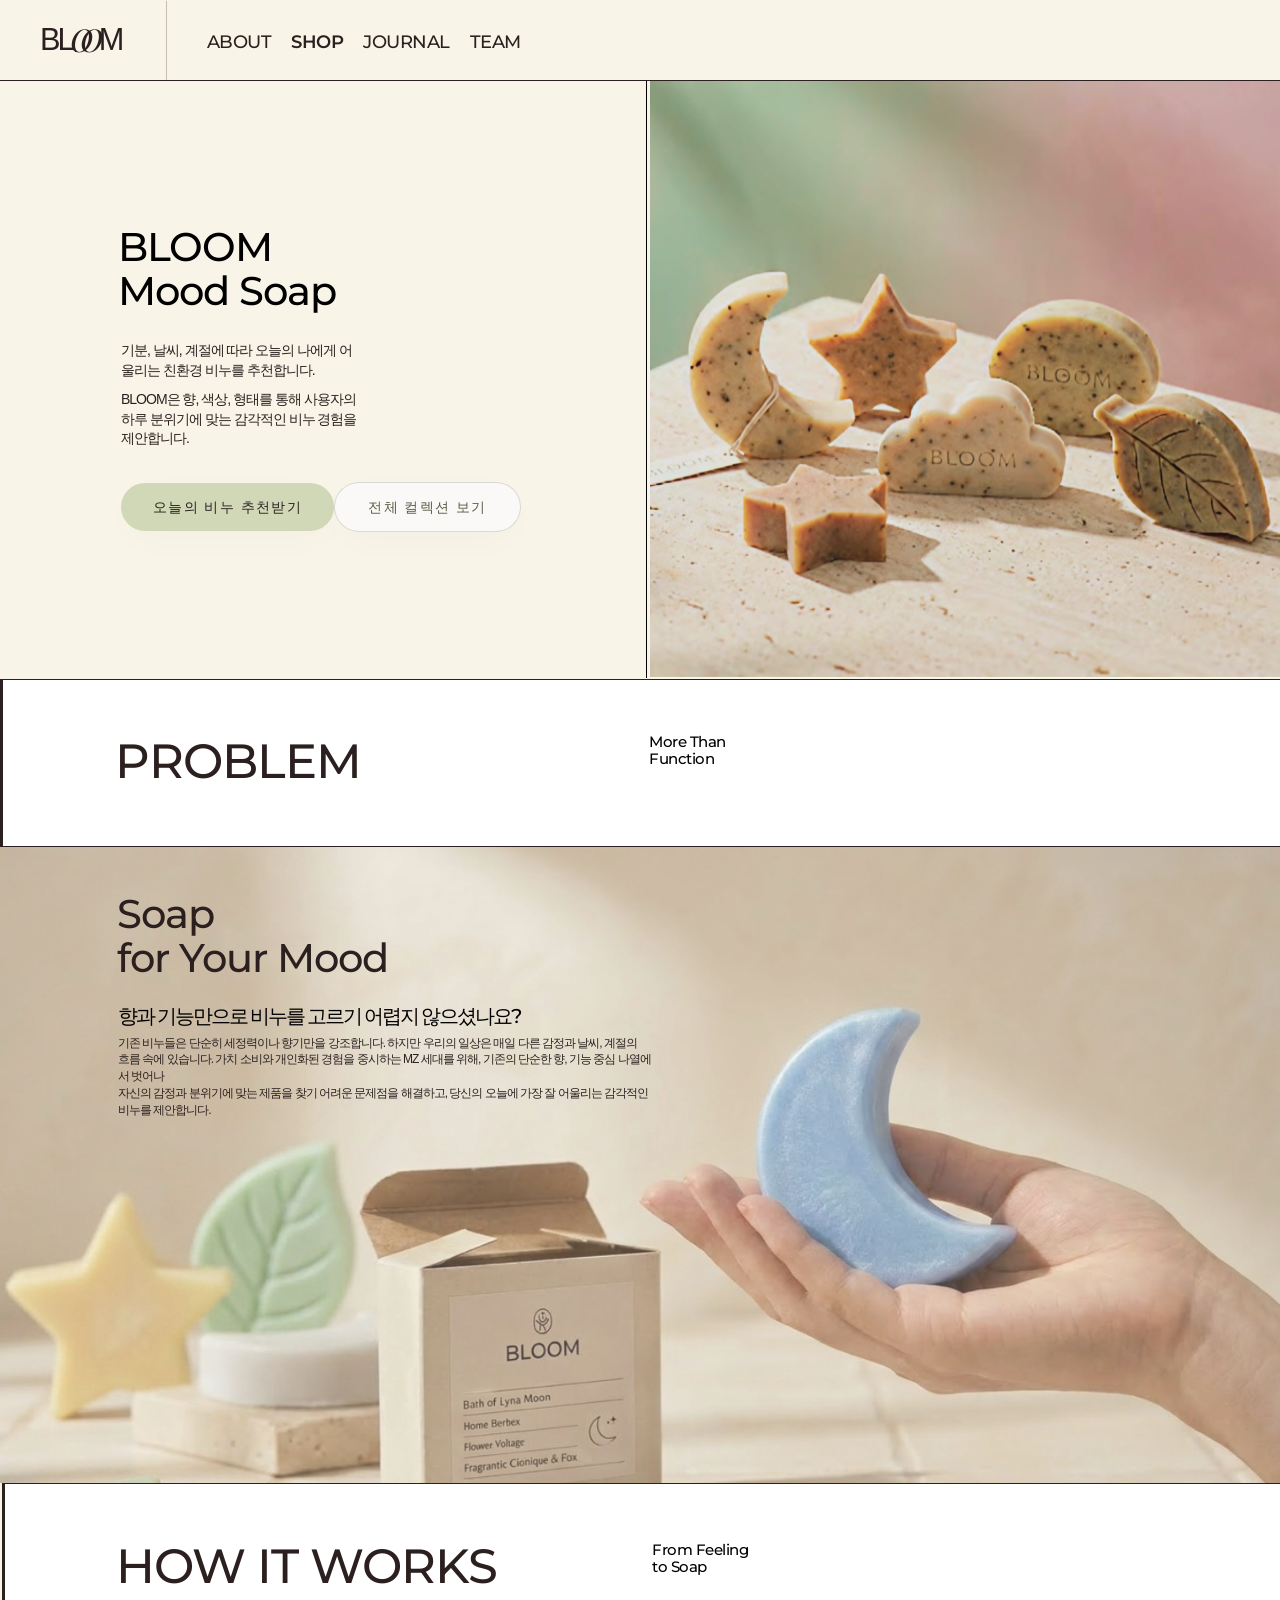
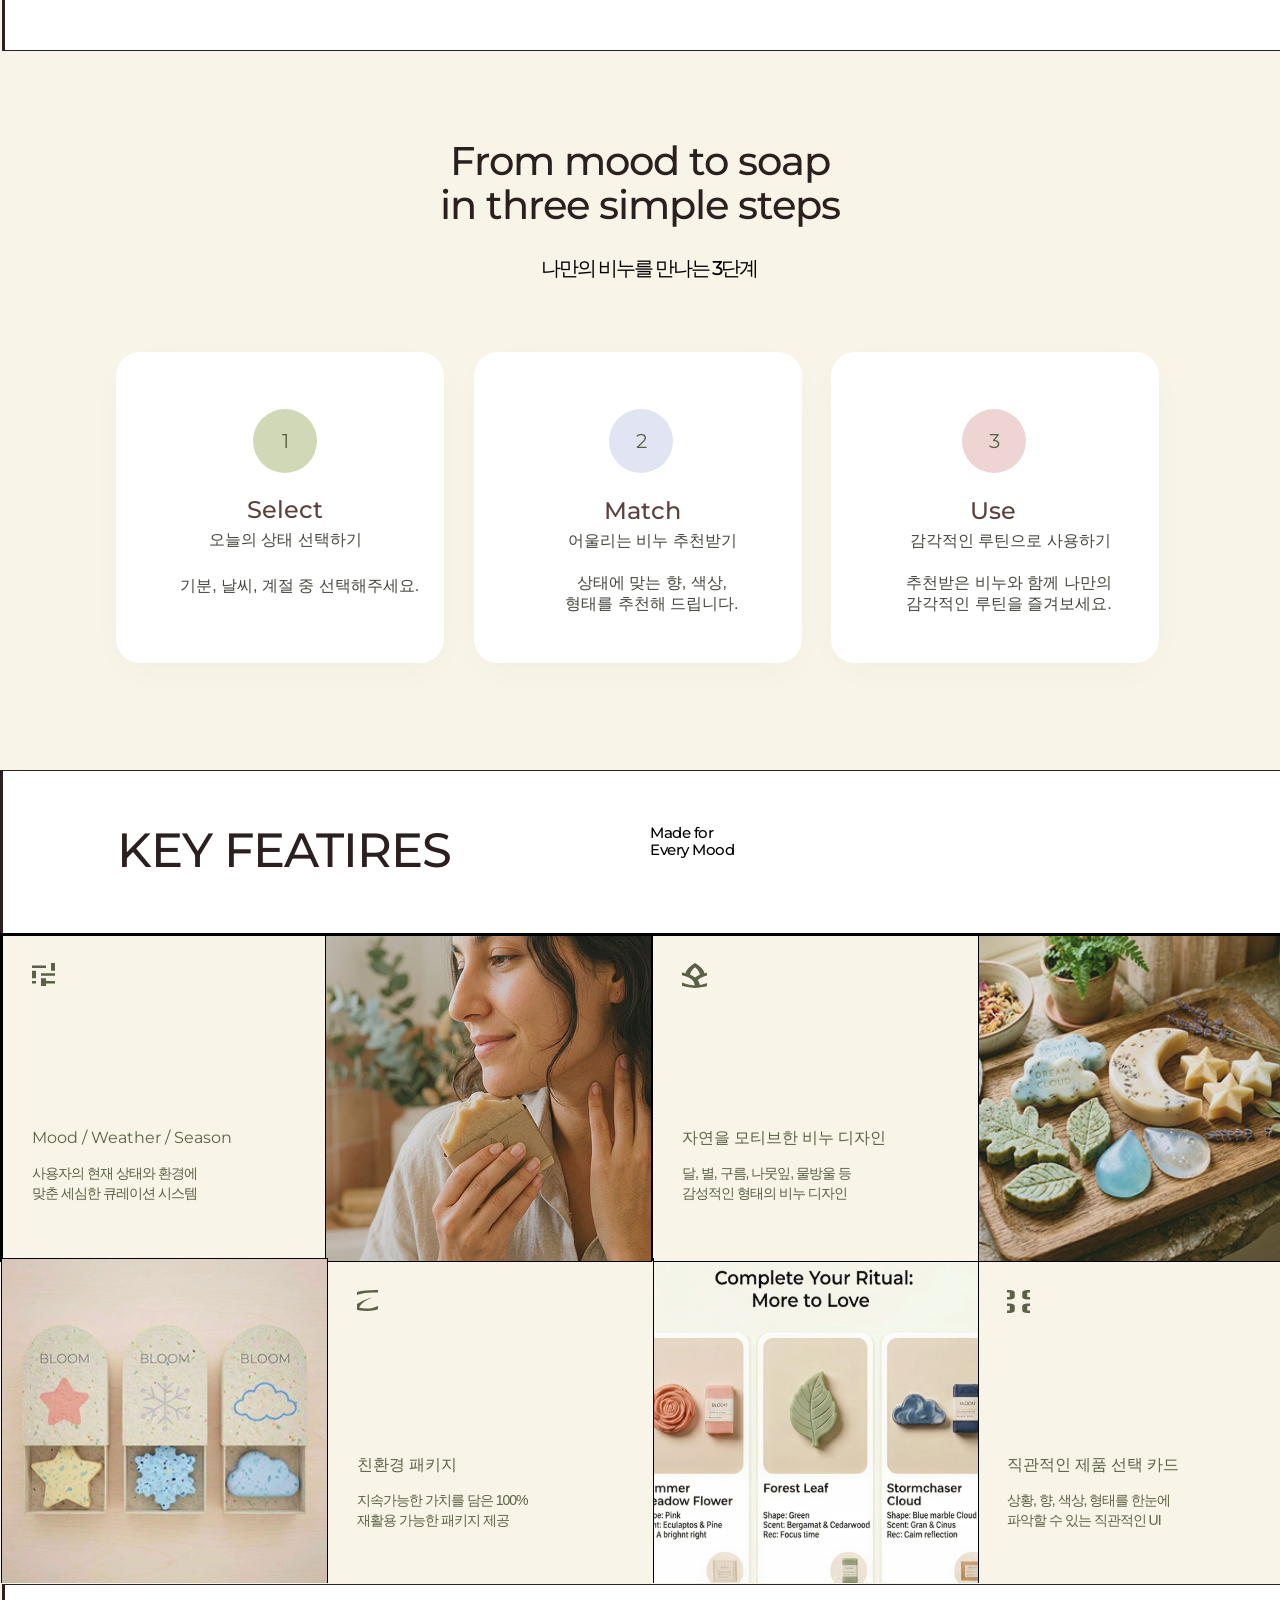
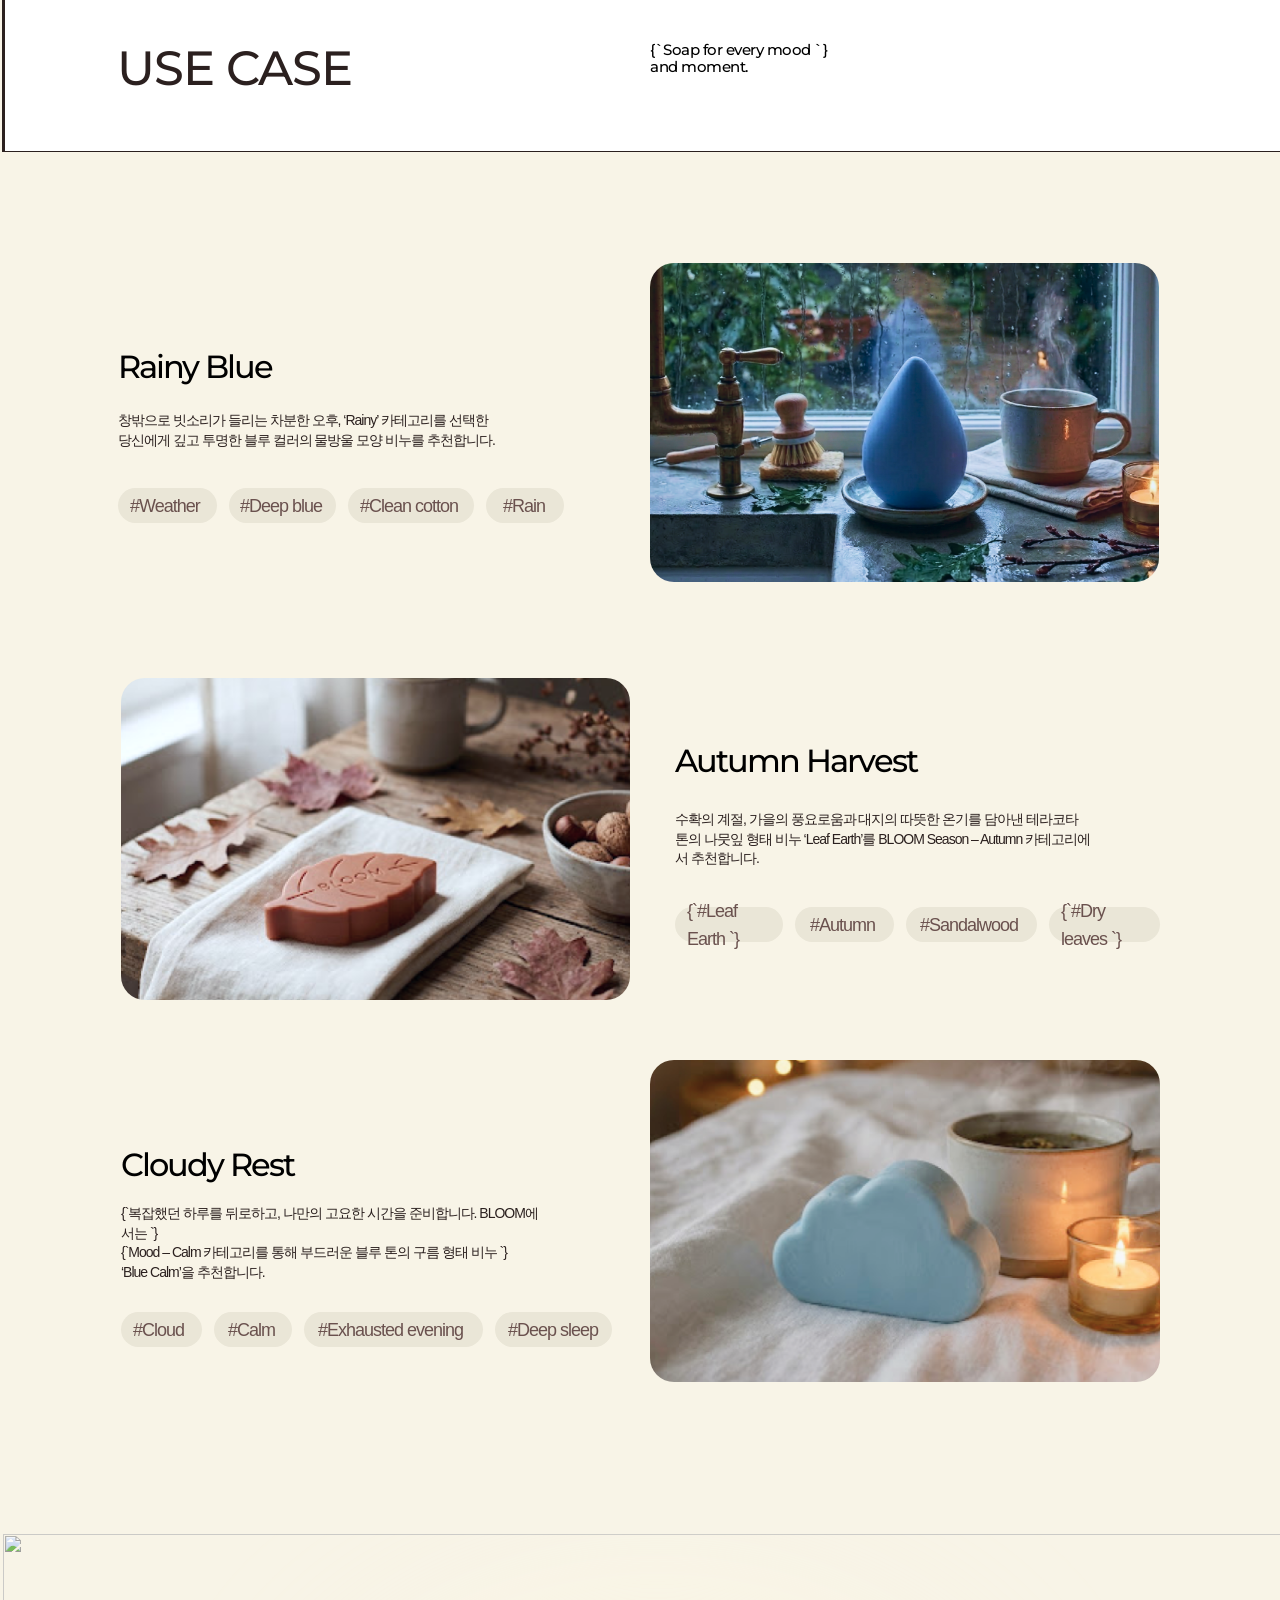
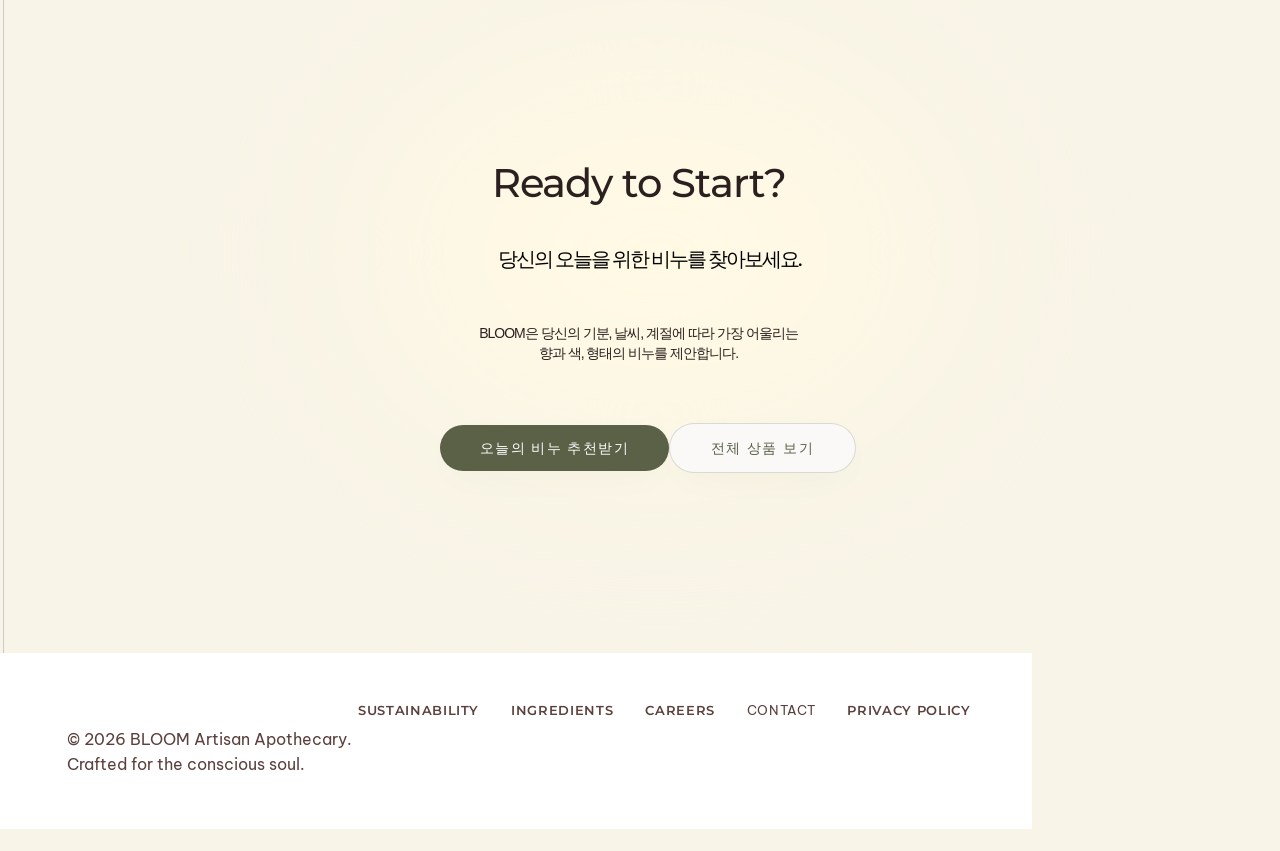
==== shop.html @ 7a65ee80 "add team page" ====
<!DOCTYPE html>
<html lang="ko">
<head>
  <meta charset="UTF-8">
  <meta name="viewport" content="width=device-width, initial-scale=1.0">
  <title>BLOOM | SHOP</title>
  <link rel="preconnect" href="https://fonts.googleapis.com">
  <link rel="preconnect" href="https://fonts.gstatic.com" crossorigin>
  <link href="https://fonts.googleapis.com/css2?family=Be+Vietnam+Pro:wght@400;600&family=Montserrat:ital,wght@0,400;0,500;0,600;1,400&family=Playfair+Display:ital@1&family=Helvetica+Neue:wght@500&display=swap" rel="stylesheet">
  <link rel="stylesheet" as="style" crossorigin href="https://cdn.jsdelivr.net/gh/orioncactus/pretendard@v1.3.9/dist/web/static/pretendard.min.css" />
  <link rel="stylesheet" href="style.css">
  <style>
    body { margin: 0; padding: 0; background-color: #e5e5e5; display: flex; justify-content: center; font-family: 'Pretendard', sans-serif; color: #2b201f; }
    .figma-container { width: 100vw; height: 5651px; overflow: hidden; position: relative; background: #f8f4e7; }
  </style>
</head>
<body>
  <div class="figma-container">
    <!-- Top horizontal line -->
    <div class="abs line-top-horiz">
      <img src="assets/vector2.svg" class="abs line-svg">
    </div>

    <!-- Header vertical line -->
    <div class="abs line-header-vert-wrapper">
      <div class="line-rotate">
        <div class="line-rotate-inner">
          <img src="assets/vector4.svg" class="abs line-svg">
        </div>
      </div>
    </div>

    <!-- Nav links -->
    <div class="abs flex-row nav-links-wrapper">
      <a href="index.html#everyday" class="nav-link nav-link-text" style="text-decoration: none; color: inherit; cursor: pointer;">ABOUT</a>
      <a href="shop.html" class="nav-link nav-link-text" style="font-weight: 600; text-decoration: none; color: inherit; cursor: pointer;">SHOP</a>
      <p class="nav-link nav-link-text">JOURNAL</p>
      <a href="team.html" class="nav-link nav-link-text" style="text-decoration: none; color: inherit;">TEAM</a>
    </div>

    <!-- Logo text top left -->
    <a href="index.html" class="abs logo-small-wrapper" style="text-decoration: none; cursor: pointer;">
      <span class="abs logo-small-oo">OO</span>
      <span class="abs logo-small-b">B</span>
      <span class="abs logo-small-l">L</span>
      <span class="abs logo-small-m">M</span>
      <div class="abs logo-small-dot"></div>
    </a>
    
    <div class="" data-node-id="124:429" data-name="Html → Body" style="position: relative; width: 100%; height: 100%; background-image: linear-gradient(90deg, rgb(248, 244, 231) 0%, rgb(248, 244, 231) 100%), linear-gradient(90deg, rgb(255, 255, 255) 0%, rgb(255, 255, 255) 100%);">
      <div class="content-stretch items-start left-0 right-0" style="position: absolute; background-color: white; display: flex; flex-direction: column; padding-left: 5.0vw; padding-right: 5.0vw; padding-top: 3.75vw; padding-bottom: 3.75vw; top: 426.015625vw;" data-node-id="124:453" data-name="Footer">
        <div class="max-w-[1280px]" style="position: relative; flex-shrink: 0; width: 100%;" data-node-id="124:454" data-name="Container">
          <div class="bg-clip-padding border-0 content-stretch items-start max-w-[inherit]" style="border-color: transparent; border-style: solid; display: flex; justify-content: space-between; position: relative; width: 100%; height: 100%;">
            <div class="content-stretch items-start" style="display: flex; flex-direction: column; gap: 1.25vw; position: relative; flex-shrink: 0;" data-node-id="124:455" data-name="Container">
              <div class="content-stretch items-start" style="display: flex; flex-direction: column; position: relative; flex-shrink: 0; width: 7.5vw;" data-node-id="124:456" data-name="Link">
                <div class="aspect-[96/52.880001068115234]" style="opacity: 0.8; position: relative; flex-shrink: 0; width: 100%;" data-node-id="124:457" data-name="BLOOM">
                  <div aria-hidden="true" class="" style="position: absolute; top: 0; right: 0; bottom: 0; left: 0; pointer-events: none;">
                    <div class="" style="position: absolute; top: 0; right: 0; bottom: 0; left: 0; overflow: hidden;">
                      <img alt="" class="left-0 top-0" style="position: absolute; height: 99.99%; max-width: none; width: 100%;" src="assets/715126c354b3178aac051726597514a368a217ac.png">
                    </div>
                    <div class="mix-blend-saturation" style="position: absolute; background-color: white; top: 0; right: 0; bottom: 0; left: 0;"></div>
                  </div>
                </div>
              </div>
              <div class="content-stretch items-start" style="display: flex; flex-direction: column; padding-bottom: 0.030859375vw; padding-top: 0.5308593749999999vw; position: relative; flex-shrink: 0;" data-node-id="124:458" data-name="Margin">
                <div class="[word-break:break-word] not-italic" style="display: flex; flex-direction: column; font-family: 'Be Vietnam Pro', sans-serif; justify-content: center; line-height: 0; position: relative; flex-shrink: 0; color: #5b403d; font-size: 1.25vw; white-space: nowrap;" data-node-id="124:459">
                  <p class="" style="line-height: 2.0vw; margin-bottom: 0;">© 2026 BLOOM Artisan Apothecary.</p>
                  <p class="" style="line-height: 2.0vw;">Crafted for the conscious soul.</p>
                </div>
              </div>
            </div>
            <div class="content-stretch items-start" style="display: flex; gap: 2.5vw; height: 1.015625vw; justify-content: flex-end; position: relative; flex-shrink: 0;" data-node-id="124:460" data-name="Container">
              <div class="content-stretch items-start self-stretch" style="display: flex; flex-direction: column; position: relative; flex-shrink: 0;" data-node-id="124:461" data-name="Link">
                <div class="[word-break:break-word]" style="display: flex; flex-direction: column; font-family: 'Montserrat', sans-serif; font-weight: 600; justify-content: center; line-height: 0; position: relative; flex-shrink: 0; color: #5b403d; font-size: 1.015625vw; letter-spacing: 0.05078125vw; text-transform: uppercase; white-space: nowrap;" data-node-id="124:462">
                  <p class="" style="line-height: 1.015625vw;">SUSTAINABILITY</p>
                </div>
              </div>
              <div class="content-stretch items-start self-stretch" style="display: flex; flex-direction: column; position: relative; flex-shrink: 0;" data-node-id="124:463" data-name="Link">
                <div class="[word-break:break-word]" style="display: flex; flex-direction: column; font-family: 'Montserrat', sans-serif; font-weight: 600; justify-content: center; line-height: 0; position: relative; flex-shrink: 0; color: #5b403d; font-size: 1.015625vw; letter-spacing: 0.05078125vw; text-transform: uppercase; white-space: nowrap;" data-node-id="124:464">
                  <p class="" style="line-height: 1.015625vw;">INGREDIENTS</p>
                </div>
              </div>
              <div class="content-stretch items-start self-stretch" style="display: flex; flex-direction: column; position: relative; flex-shrink: 0;" data-node-id="124:465" data-name="Link">
                <div class="[word-break:break-word]" style="display: flex; flex-direction: column; font-family: 'Montserrat', sans-serif; font-weight: 600; justify-content: center; line-height: 0; position: relative; flex-shrink: 0; color: #5b403d; font-size: 1.015625vw; letter-spacing: 0.05078125vw; text-transform: uppercase; white-space: nowrap;" data-node-id="124:466">
                  <p class="" style="line-height: 1.015625vw;">CAREERS</p>
                </div>
              </div>
              <div class="content-stretch items-start self-stretch" style="display: flex; flex-direction: column; position: relative; flex-shrink: 0;" data-node-id="124:467" data-name="Link">
                <div class="[word-break:break-word] not-italic" style="display: flex; flex-direction: column; font-family: 'Be Vietnam Pro', sans-serif; justify-content: center; line-height: 0; position: relative; flex-shrink: 0; color: #5b403d; font-size: 1.015625vw; letter-spacing: 0.05078125vw; text-transform: uppercase; white-space: nowrap;" data-node-id="124:468">
                  <p class="" style="line-height: 1.015625vw;">CONTACT</p>
                </div>
              </div>
              <div class="content-stretch items-start self-stretch" style="display: flex; flex-direction: column; position: relative; flex-shrink: 0;" data-node-id="124:469" data-name="Link">
                <div class="[word-break:break-word]" style="display: flex; flex-direction: column; font-family: 'Montserrat', sans-serif; font-weight: 600; justify-content: center; line-height: 0; position: relative; flex-shrink: 0; color: #5b403d; font-size: 1.015625vw; letter-spacing: 0.05078125vw; text-transform: uppercase; white-space: nowrap;" data-node-id="124:470">
                  <p class="" style="line-height: 1.015625vw;">PRIVACY POLICY</p>
                </div>
              </div>
            </div>
          </div>
        </div>
      </div>
      <div class="left-0" style="position: absolute; height: 46.71875vw; overflow: clip; top: 6.25vw; width: 100.0vw;" data-node-id="124:605" data-name="1">
        <div class="top-0" style="position: absolute; height: 46.71875vw; left: 50.78125vw; width: 49.21875vw;" data-node-id="125:629" data-name="BLOOM Mood Soap Collection">
          <img alt="" class="" style="position: absolute; top: 0; right: 0; bottom: 0; left: 0; max-width: none; object-position: bottom; pointer-events: none; width: 100%; height: 100%;" src="assets/2e177b580797db9822e70c5a8231b9b4d5d96bc9.png">
        </div>
        <div class="contents" style="position: absolute; display: contents; left: 9.21875vw; top: 11.328125vw;" data-node-id="124:487">
          <div class="content-stretch" style="position: absolute; display: flex; align-items: center; justify-content: space-between; left: 9.453125vw; top: 31.40625vw; width: 29.685234375vw;" data-node-id="126:696">
            <div class="content-stretch" style="background-color: #D1D8B7; display: flex; flex-direction: column; align-items: center; justify-content: center; padding-left: 2.5vw; padding-right: 2.5vw; padding-top: 1.328125vw; padding-bottom: 1.328125vw; position: relative; border-radius: 781.171875vw; flex-shrink: 0;" data-node-id="124:488" data-name="Button">
              <div class="" style="position: absolute; inset: 0 0.00234375vw 0 0; border-radius: 781.171875vw; box-shadow: 0.0vw 0.78125vw 3.125vw -0.78125vw rgba(0,0,0,0.04);" data-node-id="124:489" data-name="Button:shadow"></div>
              <div class="[word-break:break-word] not-italic" style="display: flex; flex-direction: column; font-family: 'Pretendard', sans-serif; justify-content: center; line-height: 0; position: relative; flex-shrink: 0; color: #2b201f; font-size: 1.09375vw; text-align: center; letter-spacing: 0.10937499999999999vw; text-transform: uppercase; white-space: nowrap;" data-node-id="124:490">
                <p class="" style="line-height: 1.09375vw;">오늘의 비누 추천받기</p>
              </div>
            </div>
            <div class="content-stretch" style="background-color: #faf9f7; border-width: 1px; border-color: rgba(91,97,71,0.2); border-style: solid; display: flex; flex-direction: column; align-items: center; justify-content: center; padding-left: 2.578125vw; padding-right: 2.578125vw; padding-top: 1.328125vw; padding-bottom: 1.328125vw; position: relative; border-radius: 781.171875vw; flex-shrink: 0;" data-node-id="124:491" data-name="Button">
              <div class="" style="position: absolute; background-color: rgba(255,255,255,0); inset: -0.078125vw -0.07578125vw -0.078125vw -0.078125vw; border-radius: 781.171875vw; box-shadow: 0.0vw 0.78125vw 3.125vw -0.78125vw rgba(0,0,0,0.04);" data-node-id="124:492" data-name="Button:shadow"></div>
              <div class="[word-break:break-word] not-italic" style="display: flex; flex-direction: column; font-family: 'Pretendard', sans-serif; justify-content: center; line-height: 0; position: relative; flex-shrink: 0; color: #5b6147; font-size: 1.09375vw; text-align: center; letter-spacing: 0.10937499999999999vw; text-transform: uppercase; white-space: nowrap;" data-node-id="124:493">
                <p class="" style="line-height: 1.09375vw;">전체 컬렉션 보기</p>
              </div>
            </div>
          </div>
          <div class="[word-break:break-word]" style="transform: translateY(-50%); position: absolute; display: flex; flex-direction: column; font-family: 'Montserrat', sans-serif; font-weight: 500; justify-content: center; line-height: 0; left: 9.21875vw; font-size: 3.125vw; color: black; top: 14.765625vw; letter-spacing: -0.078125vw; white-space: nowrap;" data-node-id="124:494">
            <p class="" style="line-height: 1.1; margin-bottom: 0;">BLOOM</p>
            <p class="" style="line-height: 1.1;">Mood Soap</p>
          </div>
          <div class="[word-break:break-word] content-stretch items-start not-italic" style="position: absolute; display: flex; flex-direction: column; font-family: 'Pretendard', sans-serif; gap: 0.78125vw; line-height: 0; left: 9.453125vw; color: #2b201f; font-size: 1.09375vw; top: 20.390625vw; letter-spacing: -0.078125vw; width: 19.0625vw;" data-node-id="126:695">
            <div class="" style="display: flex; flex-direction: column; justify-content: center; position: relative; flex-shrink: 0; width: 100%;" data-node-id="124:495">
              <p class="" style="line-height: 1.4;">기분, 날씨, 계절에 따라 오늘의 나에게 어울리는 친환경 비누를 추천합니다.</p>
            </div>
            <div class="" style="display: flex; flex-direction: column; justify-content: center; position: relative; flex-shrink: 0; width: 100%;" data-node-id="124:496">
              <p class="" style="line-height: 1.4;">BLOOM은 향, 색상, 형태를 통해 사용자의 하루 분위기에 맞는 감각적인 비누 경험을 제안합니다.</p>
            </div>
          </div>
        </div>
        <div class="top-0 w-0" style="position: absolute; display: flex; height: 46.71875vw; align-items: center; justify-content: center; left: 28.1vw;">
          <div class="flex-none" style="transform: rotate(90deg);">
            <div class="h-0" style="position: relative; width: 46.71875vw;" data-node-id="125:631">
              <div class="" style="position: absolute; inset: -0.078125vw 0 0 0;">
                <img alt="" class="block" style="max-width: none; width: 100%; height: 100%;" src="assets/0b0904033f8f4aa68ae2980372a6330263f604de.svg">
              </div>
            </div>
          </div>
        </div>
      </div>
      <div class="left-0" style="position: absolute; height: 62.8125vw; overflow: clip; top: 53.046875vw; width: 100.0vw;" data-node-id="125:623" data-name="2">
        <div class="left-0" style="position: absolute; height: 49.921875vw; top: 12.890625vw; width: 100.0vw;" data-node-id="125:624" data-name="image 725">
          <div class="" style="position: absolute; top: 0; right: 0; bottom: 0; left: 0; opacity: 0.75; overflow: hidden; pointer-events: none;">
            <img alt="" class="" style="position: absolute; height: 114.55%; left: -1.72%; max-width: none; top: -4.48%; width: 101.72%;" src="assets/f9c973a9ae3fbb43b12e964196175d963f8e803b.png">
          </div>
        </div>
        <div class="left-0 top-0" style="position: absolute; background-color: white; border-color: #2b201f; border-bottom-width: 1px; border-style: solid; border-top-width: 1px; height: 12.96875vw; width: 100.0vw;" data-node-id="125:626"></div>
        <div class="[word-break:break-word] contents" style="position: absolute; display: contents; line-height: 0; left: 9.140625vw; top: 16.640625vw;" data-node-id="124:522">
          <div class="" style="transform: translateY(-50%); position: absolute; display: flex; flex-direction: column; font-family: 'Montserrat', sans-serif; font-weight: 500; justify-content: center; left: calc(50% - 40.78125vw); font-size: 1.5625vw; color: black; top: 26.328125vw; letter-spacing: -0.15625vw; white-space: nowrap;" data-node-id="124:523">
            <p class="" style="line-height: 3.28125vw;">향과 기능만으로 비누를 고르기 어렵지 않으셨나요?</p>
          </div>
          <div class="not-italic" style="transform: translateY(-50%); position: absolute; display: flex; flex-direction: column; font-family: 'Pretendard', sans-serif; justify-content: center; left: calc(50% - 40.78125vw); color: #2b201f; font-size: 0.9375vw; top: 31.0546875vw; letter-spacing: -0.078125vw; width: 41.640625vw; white-space: pre-wrap;" data-node-id="124:524">
            <p class="" style="line-height: 1.4; margin-bottom: 0;">기존 비누들은 단순히 세정력이나 향기만을 강조합니다. 하지만 우리의 일상은 매일 다른 감정과 날씨, 계절의</p>
            <p class="" style="line-height: 1.4; margin-bottom: 0;">흐름 속에 있습니다. 가치 소비와 개인화된 경험을 중시하는 MZ 세대를 위해, 기존의 단순한 향, 기능 중심 나열에서 벗어나</p>
            <p class="" style="line-height: 1.4;">자신의 감정과 분위기에 맞는 제품을 찾기 어려운 문제점을 해결하고, 당신의 오늘에 가장 잘 어울리는 감각적인 비누를 제안합니다.</p>
          </div>
          <div class="" style="transform: translateY(-50%); position: absolute; display: flex; flex-direction: column; font-family: 'Montserrat', sans-serif; font-weight: 500; justify-content: center; left: 9.140625vw; color: #2b201f; font-size: 3.125vw; top: 20.078125vw; letter-spacing: -0.078125vw; white-space: nowrap;" data-node-id="124:525">
            <p class="" style="line-height: 1.1; margin-bottom: 0;">Soap</p>
            <p class="" style="line-height: 1.1;">for Your Mood</p>
          </div>
        </div>
        <div class="[word-break:break-word]" style="transform: translateY(-50%); position: absolute; display: flex; flex-direction: column; font-family: 'Montserrat', sans-serif; font-weight: 500; justify-content: center; line-height: 0; left: calc(50% - 41.015625vw); color: #2b201f; font-size: 3.75vw; top: 6.40625vw; letter-spacing: -0.078125vw; text-transform: uppercase; white-space: nowrap;" data-node-id="124:563">
          <p class="" style="line-height: 5.46875vw;">Problem</p>
        </div>
        <div class="[word-break:break-word]" style="transform: translateY(-50%); position: absolute; display: flex; flex-direction: column; font-family: 'Montserrat', sans-serif; font-weight: 500; justify-content: center; line-height: 0; left: 50.703125vw; font-size: 1.171875vw; color: black; top: 5.625vw; letter-spacing: -0.0390625vw; white-space: nowrap;" data-node-id="124:567">
          <p class="" style="line-height: 1.12; margin-bottom: 0;">More Than</p>
          <p class="" style="line-height: 1.12;">Function</p>
        </div>
      </div>
      <div class="" style="position: absolute; height: 69.296875vw; left: 0.15625vw; overflow: clip; top: 115.859375vw; width: 100.46875vw;" data-node-id="125:635" data-name="4">
        <div class="contents" style="position: absolute; display: contents; left: 8.90625vw; top: 20.0vw;" data-node-id="125:636">
          <div class="[word-break:break-word]" style="transform: translateY(-50%); position: absolute; display: flex; flex-direction: column; font-family: 'Montserrat', sans-serif; font-weight: 500; justify-content: center; line-height: 0; left: calc(50% - 8.125vw); font-size: 1.5625vw; color: black; top: 30.078125vw; letter-spacing: -0.15625vw; white-space: nowrap;" data-node-id="125:637">
            <p class="" style="line-height: 3.28125vw;">나만의 비누를 만나는 3단계</p>
          </div>
          <div class="" style="transform: translateX(-50%); position: absolute; background-color: white; height: 24.296875vw; left: calc(50% - 28.515625vw); border-radius: 1.875vw; box-shadow: 0.0vw 0.78125vw 3.125vw -0.78125vw rgba(0,0,0,0.04); top: 36.670312499999994vw; width: 25.625vw;" data-node-id="125:638" data-name="Step 1:shadow"></div>
          <div class="contents" style="position: absolute; display: contents; left: 11.71875vw; top: 41.09375vw;" data-node-id="125:639">
            <div class="content-stretch" style="transform: translateX(-50%); position: absolute; background-color: #d1d8b7; display: flex; align-items: center; justify-content: center; left: calc(50% - 28.09921875vw); border-radius: 781.171875vw; width: 5.0vw; height: 5.0vw; top: 41.09375vw;" data-node-id="125:640" data-name="Background">
              <div class="[word-break:break-word]" style="display: flex; flex-direction: column; font-family: 'Montserrat', sans-serif; font-weight: 400; justify-content: center; line-height: 0; position: relative; flex-shrink: 0; color: #5b6147; font-size: 1.5625vw; text-align: center; white-space: nowrap;" data-node-id="125:641">
                <p class="" style="line-height: 2.1875vw;">1</p>
              </div>
            </div>
            <div class="content-stretch right-[869.33px]" style="position: absolute; display: flex; flex-direction: column; align-items: center; left: 11.71875vw; top: 47.65625vw;" data-node-id="125:642" data-name="Heading 3">
              <div class="[word-break:break-word]" style="display: flex; flex-direction: column; font-family: 'Montserrat', sans-serif; font-weight: 500; justify-content: center; line-height: 0; position: relative; flex-shrink: 0; color: #5b403d; font-size: 1.875vw; text-align: center; white-space: nowrap; left: 7.4vw;" data-node-id="125:643">
                <p class="" style="line-height: 2.625vw; ">Select</p>
              </div>
            </div>
            <div class="content-stretch" style="position: absolute; display: flex; flex-direction: column; align-items: center; left: 11.71875vw; top: 50.3125vw; width: 20.833359374999997vw;" data-node-id="125:644" data-name="Heading 4">
              <div class="[word-break:break-word] not-italic" style="display: flex; flex-direction: column; font-family: 'Pretendard', sans-serif; justify-content: center; line-height: 0; position: relative; flex-shrink: 0; color: #46483f; font-size: 1.25vw; text-align: center; white-space: nowrap;" data-node-id="125:645">
                <p class="" style="line-height: 2.0vw;">오늘의 상태 선택하기</p>
              </div>
            </div>
            <div class="content-stretch right-[869.33px]" style="position: absolute; display: flex; flex-direction: column; align-items: center; left: 11.71875vw; top: 53.90625vw;" data-node-id="125:646" data-name="Container">
              <div class="[word-break:break-word] not-italic" style="display: flex; flex-direction: column; font-family: 'Pretendard', sans-serif; justify-content: center; line-height: 0; position: relative; flex-shrink: 0; color: #46483f; font-size: 1.25vw; text-align: center; white-space: nowrap; left: 2.2vw" data-node-id="125:647">
                <p class="" style="line-height: 2.0vw;">기분, 날씨, 계절 중 선택해주세요.</p>
              </div>
            </div>
          </div>
          <div class="" style="transform: translateX(-50%); position: absolute; background-color: white; height: 24.296875vw; left: calc(50% - 0.546875vw); border-radius: 1.875vw; box-shadow: 0.0vw 0.78125vw 3.125vw -0.78125vw rgba(0,0,0,0.04); top: 36.670312499999994vw; width: 25.625vw;" data-node-id="125:648" data-name="Step 2:shadow"></div>
          <div class="contents" style="position: absolute; display: contents; left: 39.53125vw; top: 41.09375vw;" data-node-id="125:649">
            <div class="content-stretch" style="transform: translateX(-50%); position: absolute; background-color: #e1e5f3; display: flex; align-items: center; justify-content: center; left: calc(50% - 0.28671874999999997vw); border-radius: 781.171875vw; width: 5.0vw; height: 5.0vw; top: 41.09375vw;" data-node-id="125:650" data-name="Background">
              <div class="[word-break:break-word]" style="display: flex; flex-direction: column; font-family: 'Montserrat', sans-serif; font-weight: 400; justify-content: center; line-height: 0; position: relative; flex-shrink: 0; color: #5b6147; font-size: 1.5625vw; text-align: center; white-space: nowrap;" data-node-id="125:651">
                <p class="" style="line-height: 2.1875vw;">2</p>
              </div>
            </div>
            <div class="content-stretch right-[513.33px]" style="position: absolute; display: flex; flex-direction: column; align-items: center; left: 39.53125vw; padding-top: 0.05468749999999999vw; top: 47.65625vw;" data-node-id="125:652" data-name="Heading 3">
              <div class="[word-break:break-word]" style="display: flex; flex-direction: column; font-family: 'Montserrat', sans-serif; font-weight: 500; justify-content: center; line-height: 0; position: relative; flex-shrink: 0; color: #5b403d; font-size: 1.875vw; text-align: center; white-space: nowrap; left: 7.5vw" data-node-id="125:653">
                <p class="" style="line-height: 2.625vw;">Match</p>
              </div>
            </div>
            <div class="content-stretch right-[513.33px]" style="position: absolute; display: flex; flex-direction: column; align-items: center; left: 44.2vw; padding-top: 0.05546875vw; top: 50.3125vw;" data-node-id="125:654" data-name="Heading 4">
              <div class="[word-break:break-word] not-italic" style="display: flex; flex-direction: column; font-family: 'Pretendard', sans-serif; justify-content: center; line-height: 0; position: relative; flex-shrink: 0; color: #46483f; font-size: 1.25vw; text-align: center; white-space: nowrap; " data-node-id="125:655">
                <p class="" style="line-height: 2.0vw;">어울리는 비누 추천받기</p>
              </div>
            </div>
            <div class="content-stretch right-[513px]" style="position: absolute; display: flex; flex-direction: column; align-items: center; left: 44vw; top: 53.90625vw;" data-node-id="125:656" data-name="Container">
              <div class="[word-break:break-word] not-italic" style="display: flex; flex-direction: column; font-family: 'Pretendard', sans-serif; justify-content: center; line-height: 0; position: relative; flex-shrink: 0; color: #46483f; font-size: 1.25vw; text-align: center; white-space: nowrap;" data-node-id="125:657">
                <p class="" style="line-height: 1.3; margin-bottom: 0;">상태에 맞는 향, 색상,</p>
                <p class="" style="line-height: 1.3;">형태를 추천해 드립니다.</p>
              </div>
            </div>
          </div>
          <div class="" style="transform: translateX(-50%); position: absolute; background-color: white; height: 24.296875vw; left: calc(50% + 27.34375vw); border-radius: 1.875vw; box-shadow: 0.0vw 0.78125vw 3.125vw -0.78125vw rgba(0,0,0,0.04); top: 36.670312499999994vw; width: 25.625vw;" data-node-id="125:658" data-name="Step 3:shadow"></div>
          <div class="contents" style="position: absolute; display: contents; left: 67.109375vw; top: 41.09375vw;" data-node-id="125:659">
            <div class="content-stretch" style="transform: translateX(-50%); position: absolute; background-color: #efd4d4; display: flex; align-items: center; justify-content: center; left: calc(50% + 27.291406249999998vw); border-radius: 781.171875vw; width: 5.0vw; height: 5.0vw; top: 41.09375vw;" data-node-id="125:660" data-name="Background">
              <div class="[word-break:break-word]" style="display: flex; flex-direction: column; font-family: 'Montserrat', sans-serif; font-weight: 400; justify-content: center; line-height: 0; position: relative; flex-shrink: 0; color: #5b6147; font-size: 1.5625vw; text-align: center; white-space: nowrap;" data-node-id="125:661">
                <p class="" style="line-height: 2.1875vw;">3</p>
              </div>
            </div>
            <div class="content-stretch right-[160.33px]" style="position: absolute; display: flex; flex-direction: column; align-items: center; left: 67.109375vw; padding-top: 0.05468749999999999vw; top: 47.67968749999999vw;" data-node-id="125:662" data-name="Heading 3">
              <div class="[word-break:break-word]" style="display: flex; flex-direction: column; font-family: 'Montserrat', sans-serif; font-weight: 500; justify-content: center; line-height: 0; position: relative; left: 8.5vw; flex-shrink: 0; color: #5b403d; font-size: 1.875vw; text-align: center; white-space: nowrap;" data-node-id="125:663">
                <p class="" style="line-height: 2.625vw;">Use</p>
              </div>
            </div>
            <div class="content-stretch right-[160.33px]" style="position: absolute; display: flex; flex-direction: column; align-items: center; left: 67.109375vw; padding-top: 0.05546875vw; top: 50.3125vw;" data-node-id="125:664" data-name="Heading 4">
              <div class="[word-break:break-word] not-italic" style="display: flex; flex-direction: column; font-family: 'Pretendard', sans-serif;     left: 3.8vw;justify-content: center; line-height: 0; position: relative; flex-shrink: 0; color: #46483f; font-size: 1.25vw; text-align: center; white-space: nowrap;" data-node-id="125:665">
                <p class="" style="line-height: 2.0vw;">감각적인 루틴으로 사용하기</p>
              </div>
            </div>
            <div class="content-stretch right-[159.67px]" style="position: absolute; display: flex; flex-direction: column; align-items: center; left: 67.16171874999999vw; top: 53.90625vw;" data-node-id="125:666" data-name="Container">
              <div class="[word-break:break-word] not-italic" style="display: flex; flex-direction: column; font-family: 'Pretendard', sans-serif; left: 3.5vw;justify-content: center; line-height: 0; position: relative; flex-shrink: 0; color: #46483f; font-size: 1.25vw; text-align: center; white-space: nowrap;" data-node-id="125:667">
                <p class="" style="line-height: 1.3; margin-bottom: 0;">추천받은 비누와 함께 나만의</p>
                <p class="" style="line-height: 1.3;">감각적인 루틴을 즐겨보세요.</p>
              </div>
            </div>
          </div>
          <div class="[word-break:break-word]" style="transform: translateX(-50%); transform: translateY(-50%); position: absolute; display: flex; flex-direction: column; font-family: 'Montserrat', sans-serif; font-weight: 500; justify-content: center; line-height: 0; left: 34.2vw; color: #2b201f; font-size: 3.125vw; text-align: center; top: 23.4375vw; letter-spacing: -0.078125vw; white-space: nowrap;" data-node-id="125:668">
            <p class="" style="line-height: 1.1; margin-bottom: 0;">From mood to soap</p>
            <p class="" style="line-height: 1.1;">in three simple steps</p>
          </div>
        </div>
        <div class="left-0 top-0" style="position: absolute; background-color: white; border-color: #2b201f; border-bottom-width: 1px; border-style: solid; border-top-width: 1px; height: 12.96875vw; width: 100.0vw;" data-node-id="125:669"></div>
        <div class="[word-break:break-word]" style="transform: translateY(-50%); position: absolute; display: flex; flex-direction: column; font-family: 'Montserrat', sans-serif; font-weight: 500; justify-content: center; line-height: 0; left: calc(50% - 41.328125vw); color: #2b201f; font-size: 3.75vw; top: 6.484375vw; letter-spacing: -0.078125vw; text-transform: uppercase; white-space: nowrap;" data-node-id="125:670">
          <p class="" style="line-height: 5.46875vw;">HOW IT WORKS</p>
        </div>
        <div class="[word-break:break-word]" style="transform: translateY(-50%); position: absolute; display: flex; flex-direction: column; font-family: 'Montserrat', sans-serif; font-weight: 500; justify-content: center; line-height: 0; left: 50.78125vw; font-size: 1.171875vw; color: black; top: 5.9375vw; letter-spacing: -0.0390625vw; white-space: nowrap;" data-node-id="125:671">
          <p class="" style="line-height: 1.12; margin-bottom: 0;">From Feeling</p>
          <p class="" style="line-height: 1.12;">to Soap</p>
        </div>
      </div>
      <div class="" style="position: absolute; height: 63.515625vw; left: 0; overflow: clip; top: 185.15625vw; width: 100.0vw;" data-node-id="134:235" data-name="5">
      <div class="" style="position: absolute; background-color: white; border-color: #2b201f;  border-style: solid; border-top-width: 1px; height: 12.734375vw; left: 0; top: 0; width: 100.0vw;" data-node-id="134:240"></div>
      <div class="" style="transform: translateX(-50%); position: absolute; background-color: #f8f4e7; left: calc(50vw - 37.3046875vw); width: 25.390625vw; height: 25.390625vw; top: 12.734375vw;" data-node-id="134:241"></div>
      <div class="" style="transform: translateX(-50%); position: absolute; background-color: #f8f4e7; left: calc(50vw - 11.9140625vw); width: 25.390625vw; height: 25.390625vw; top: 38.125vw;" data-node-id="134:242"></div>
      <div class="" style="transform: translateX(-50%); position: absolute; background-color: #f8f4e7; left: calc(50vw + 13.4765625vw); width: 25.390625vw; height: 25.390625vw; top: 12.734375vw;" data-node-id="134:243"></div>
      <div class="" style="transform: translateX(-50%); position: absolute; background-color: #f8f4e7; height: 25.390625vw; left: calc(50vw + 38.0859375vw); top: 38.125vw; width: 23.828125vw;" data-node-id="134:244"></div>
      <div class="[word-break:break-word]" style="transform: translateY(-50%); position: absolute; display: flex; flex-direction: column; font-family: 'Montserrat', sans-serif; font-weight: 500; justify-content: center; line-height: 0; left: calc(50vw - 40.859375vw); color: #2b201f; font-size: 3.75vw; top: 6.25vw; letter-spacing: -0.078125vw; text-transform: uppercase; white-space: nowrap;" data-node-id="134:245">
        <p class="" style="line-height: 5.46875vw;">KEY FEATIRES</p>
      </div>
      <div class="[word-break:break-word]" style="transform: translateY(-50%); position: absolute; display: flex; flex-direction: column; font-family: 'Montserrat', sans-serif; font-weight: 500; justify-content: center; line-height: 0; left: 50.78125vw; font-size: 1.171875vw; color: black; top: 5.625vw; letter-spacing: -0.0390625vw; white-space: nowrap;" data-node-id="134:246">
        <p class="mb-0" style="line-height: 1.12;">Made for</p>
        <p class="" style="line-height: 1.12;">Every Mood</p>
      </div>
      <div class="" style="position: absolute; border-bottom-width: 1px; border-color: black; border-right-width: 1px; border-style: solid; left: 50.78125vw; width: 25.390625vw; height: 25.390625vw; top: 38.125vw;" data-node-id="134:334" data-name="key4 2">
        <img alt="" class="" style="object-fit: cover; position: absolute; top: 0; right: 0; bottom: 0; left: 0; max-width: none; object-fit: cover; pointer-events: none; width: 100%; height: 100%;" src="assets/c7fa7ae02f1e7f4fccd74523ca53c37f36195894.png">
      </div>
      <div class="" style="position: absolute; border-bottom-width: 1px; border-color: black; border-right-width: 1px; border-style: solid; left: 76.171875vw; width: 25.390625vw; height: 25.390625vw; top: 12.734375vw;" data-node-id="134:335" data-name="key2 2">
        <div class="" style="position: absolute; top: 0; right: 0; bottom: 0; left: 0; overflow: hidden; pointer-events: none;">
          <img alt="" class="" style="object-fit: cover; position: absolute; height: 106.23%; left: 0; max-width: none; top: -6.19%; width: 100%;" src="assets/bb3d31f91850b559e0c11a14eb5be5a840b62716.png">
        </div>
      </div>
      <div class="" style="position: absolute; background-color: #f8f4e7; border-bottom-width: 1px; border-color: black; border-right-width: 1px; border-style: solid; left: 0; width: 25.390625vw; height: 25.390625vw; top: 12.734375vw;" data-node-id="134:336"></div>
      <div class="" style="position: absolute; background-color: #f8f4e7; border-bottom-width: 1px; border-color: black; border-right-width: 1px; border-style: solid; left: 50.78125vw; width: 25.390625vw; height: 25.390625vw; top: 12.734375vw;" data-node-id="134:337"></div>
      <div class="" style="position: absolute; background-color: #f8f4e7; border-bottom-width: 1px; border-color: black; border-right-width: 1px; border-style: solid; left: 25.390625vw; width: 25.390625vw; height: 25.390625vw; top: 38.125vw;" data-node-id="134:338"></div>
      <!-- <div class="" style="position: absolute; background-color: #f8f4e7; border-bottom-width: 1px; border-color: black; border-right-width: 1px; border-style: solid; left: 76.171875vw; width: 25.390625vw; height: 25.390625vw; top: 38.125vw;" data-node-id="134:339"></div> -->
      <div class="" style="position: absolute; border-bottom-width: 1px; border-color: black; border-right-width: 1px; border-style: solid; left: 25.390625vw; width: 25.390625vw; height: 25.390625vw; top: 12.734375vw;    border-left-width: 1px;
" data-node-id="134:340" data-name="key 1 1">
        <img alt="" class="" style="object-fit: cover; position: absolute; top: 0; right: 0; bottom: 0; left: 0; max-width: none; object-fit: cover; pointer-events: none; width: 100%; height: 100%;" src="assets/a76e3bc385cb7fb89344d05b3546209b2b3ec771.png">
      </div>
      <div class="" style="position: absolute; border-bottom-width: 0px; border-color: black; border-right-width: 1px; border-style: solid; left: 0.0390625vw; width: 25.390625vw; height: 25.390625vw; top: 38.125vw; border-left-width: 1px; border-top-width: 1px;" data-node-id="134:341" data-name="key3 1">
        <img alt="" class="" style="object-fit: cover; position: absolute; top: 0; right: 0; bottom: 0; left: 0; max-width: none; object-fit: cover; pointer-events: none; width: 100%; height: 100%;" src="assets/2bb98733d2978ba7cbbc76244d9b91a45138c771.png">
      </div>
      <div class="[word-break:break-word]" style="transform: translateY(-50%); position: absolute; display: flex; flex-direction: column; font-family: 'Montserrat', sans-serif; font-weight: 400; justify-content: center; line-height: 0; left: 2.5vw; color: #5b6147; font-size: 1.25vw; top: 28.75vw; white-space: nowrap;" data-node-id="134:342">
        <p class="" style="line-height: 1.875vw;">Mood / Weather / Season</p>
      </div>
      <div class="[word-break:break-word]" style="transform: translateY(-50%); position: absolute; display: flex; flex-direction: column; font-family: 'Montserrat', sans-serif; font-weight: 400; justify-content: center; line-height: 0; left: 27.890625vw; color: #5b6147; font-size: 1.25vw; top: 54.296875vw; white-space: nowrap;" data-node-id="134:343">
        <p class="" style="line-height: 1.875vw;">친환경 패키지</p>
      </div>
      <div class="[word-break:break-word]" style="transform: translateY(-50%); position: absolute; display: flex; flex-direction: column; font-family: 'Montserrat', sans-serif; font-weight: 400; justify-content: center; line-height: 0; left: 78.671875vw; color: #5b6147; font-size: 1.25vw; top: 54.296875vw; white-space: nowrap;" data-node-id="134:344">
        <p class="" style="line-height: 1.875vw;">직관적인 제품 선택 카드</p>
      </div>
      <div class="[word-break:break-word]" style="transform: translateY(-50%); position: absolute; display: flex; flex-direction: column; font-family: 'Montserrat', sans-serif; font-weight: 400; justify-content: center; line-height: 0; left: 53.28125vw; color: #5b6147; font-size: 1.25vw; top: 28.75vw; white-space: nowrap;" data-node-id="134:345">
        <p class="" style="line-height: 1.875vw;">자연을 모티브한 비누 디자인</p>
      </div>
      <div class="[word-break:break-word] not-italic" style="transform: translateY(-50%); position: absolute; display: flex; flex-direction: column; font-family: 'Pretendard', sans-serif; justify-content: center; line-height: 0; left: 2.5vw; color: #5b6147; font-size: 1.09375vw; top: 32.34375vw; letter-spacing: -0.078125vw; white-space: nowrap;" data-node-id="134:346">
        <p class="mb-0" style="line-height: 1.4;">사용자의 현재 상태와 환경에</p>
        <p class="" style="line-height: 1.4;">맞춘 세심한 큐레이션 시스템</p>
      </div>
      <div class="[word-break:break-word] not-italic" style="transform: translateY(-50%); position: absolute; display: flex; flex-direction: column; font-family: 'Pretendard', sans-serif; justify-content: center; line-height: 0; left: 27.890625vw; color: #5b6147; font-size: 1.09375vw; top: 57.890625vw; letter-spacing: -0.078125vw; white-space: nowrap;" data-node-id="134:347">
        <p class="mb-0" style="line-height: 1.4;">지속가능한 가치를 담은 100%</p>
        <p class="" style="line-height: 1.4;">재활용 가능한 패키지 제공</p>
      </div>
      <div class="[word-break:break-word] not-italic" style="transform: translateY(-50%); position: absolute; display: flex; flex-direction: column; font-family: 'Pretendard', sans-serif; justify-content: center; line-height: 0; left: 78.671875vw; color: #5b6147; font-size: 1.09375vw; top: 57.890625vw; letter-spacing: -0.078125vw; white-space: nowrap;" data-node-id="134:348">
        <p class="mb-0" style="line-height: 1.4;">상황, 향, 색상, 형태를 한눈에</p>
        <p class="" style="line-height: 1.4;">파악할 수 있는 직관적인 UI</p>
      </div>
      <div class="[word-break:break-word] not-italic" style="transform: translateY(-50%); position: absolute; display: flex; flex-direction: column; font-family: 'Pretendard', sans-serif; justify-content: center; line-height: 0; left: 53.28125vw; color: #5b6147; font-size: 1.09375vw; top: 32.34375vw; letter-spacing: -0.078125vw; white-space: nowrap;" data-node-id="134:349">
        <p class="mb-0" style="line-height: 1.4;">달, 별, 구름, 나뭇잎, 물방울 등</p>
        <p class="" style="line-height: 1.4;">감성적인 형태의 비누 디자인</p>
      </div>
      <div class="" style="position: absolute; left: 2.5vw; width: 1.7578125vw; height: 1.7578125vw; top: 15.078125vw;" data-node-id="134:350" data-name="Icon">
        <img alt="" class="block" style="object-fit: cover; position: absolute; top: 0; right: 0; bottom: 0; left: 0; max-width: none; width: 100%; height: 100%;" src="assets/a80a695158b558534d3f60d79fba2cf360057dae.svg">
      </div>
      <div class="" style="position: absolute; left: 78.671875vw; width: 1.7578125vw; height: 1.7578125vw; top: 40.625vw;" data-node-id="134:351" data-name="Icon">
        <img alt="" class="block" style="object-fit: cover; position: absolute; top: 0; right: 0; bottom: 0; left: 0; max-width: none; width: 100%; height: 100%;" src="assets/d3a4f7930b9eae18eeb9ee450f8c730ae1bde107.svg">
      </div>
      <div class="" style="position: absolute; left: 53.28125vw; width: 1.953125vw; height: 1.953125vw; top: 15.078125vw;" data-node-id="134:352" data-name="Icon">
        <img alt="" class="block" style="object-fit: cover; position: absolute; top: 0; right: 0; bottom: 0; left: 0; max-width: none; width: 100%; height: 100%;" src="assets/baed350c137d5e633d976094a82e9131e96dc794.svg">
      </div>
      <div class="" style="position: absolute; height: 1.6593749999999998vw; left: 27.890625vw; top: 40.625vw; width: 1.6596875vw;" data-node-id="134:353" data-name="Icon">
        <img alt="" class="block" style="object-fit: cover; position: absolute; top: 0; right: 0; bottom: 0; left: 0; max-width: none; width: 100%; height: 100%;" src="assets/92a7df1e48981c777d31e09b46129ad57a5b7b24.svg">
      </div>
    </div>
      <div class="" style="position: absolute; height: 121.015625vw; left: 0.15625vw; overflow: clip; top: 248.75vw; width: 99.84375vw;" data-node-id="125:676" data-name="6">
        <div class="left-0 top-0" style="position: absolute; background-color: white; border-color: #2b201f; border-bottom-width: 1px; border-style: solid; border-top-width: 1px; height: 12.96875vw; width: 100.0vw;" data-node-id="125:677"></div>
        <div class="" style="position: absolute; background-color: #eae6d7; height: 2.734375vw; left: 9.0625vw; border-radius: 2.34375vw; top: 39.375vw; width: 7.734375vw;" data-node-id="124:437"></div>
        <div class="" style="position: absolute; background-color: #eae6d7; height: 2.734375vw; left: 17.734375vw; border-radius: 2.34375vw; top: 39.375vw; width: 8.359375vw;" data-node-id="124:438"></div>
        <div class="" style="position: absolute; background-color: #eae6d7; height: 2.734375vw; left: 27.03125vw; border-radius: 2.34375vw; top: 39.375vw; width: 9.84375vw;" data-node-id="124:439"></div>
        <div class="" style="position: absolute; background-color: #eae6d7; height: 2.734375vw; left: 37.8125vw; border-radius: 2.34375vw; top: 39.375vw; width: 6.09375vw;" data-node-id="124:440"></div>
        <div class="" style="position: absolute; background-color: #eae6d7; height: 2.734375vw; left: 52.578125vw; border-radius: 2.34375vw; top: 72.109375vw; width: 8.4375vw;" data-node-id="124:441"></div>
        <div class="" style="position: absolute; background-color: #eae6d7; height: 2.734375vw; left: 61.953125vw; border-radius: 2.34375vw; top: 72.109375vw; width: 7.734375vw;" data-node-id="124:442"></div>
        <div class="" style="position: absolute; background-color: #eae6d7; height: 2.734375vw; left: 70.625vw; border-radius: 2.34375vw; top: 72.109375vw; width: 10.234375vw;" data-node-id="124:443"></div>
        <div class="" style="position: absolute; background-color: #eae6d7; height: 2.734375vw; left: 81.796875vw; border-radius: 2.34375vw; top: 72.109375vw; width: 8.671875vw;" data-node-id="124:444"></div>
        <div class="[word-break:break-word] contents" style="position: absolute; display: contents; line-height: 0; left: 9.0625vw; top: 28.28125vw;" data-node-id="124:497">
          <div class="" style="transform: translateY(-50%); position: absolute; display: flex; flex-direction: column; font-family: 'Montserrat', sans-serif; font-weight: 500; justify-content: center; left: 9.0625vw; font-size: 2.5vw; color: black; top: 29.921875vw; letter-spacing: -0.15625vw; white-space: nowrap;" data-node-id="124:498">
            <p class="" style="line-height: 3.28125vw;">Rainy Blue</p>
          </div>
          <div class="not-italic" style="transform: translateY(-50%); position: absolute; display: flex; flex-direction: column; font-family: 'Pretendard', sans-serif; justify-content: center; left: calc(50% - 40.859375vw); color: #2b201f; font-size: 1.09375vw; top: 34.921875vw; letter-spacing: -0.078125vw; width: 29.453125vw;" data-node-id="124:499">
            <p class="" style="line-height: 1.4;">창밖으로 빗소리가 들리는 차분한 오후, ‘Rainy’ 카테고리를 선택한 당신에게 깊고 투명한 블루 컬러의 물방울 모양 비누를 추천합니다.</p>
          </div>
          <div class="not-italic" style="transform: translateY(-50%); position: absolute; display: flex; flex-direction: column; font-family: 'Pretendard', sans-serif; justify-content: center; left: calc(50% - 39.921875vw); color: #6a514e; font-size: 1.40625vw; top: 40.78125vw; letter-spacing: -0.078125vw; width: 5.859375vw;" data-node-id="124:500">
            <p class="" style="line-height: 2.1875vw;">#Weather</p>
          </div>
          <div class="not-italic" style="transform: translateY(-50%); position: absolute; display: flex; flex-direction: column; font-family: 'Pretendard', sans-serif; justify-content: center; left: calc(50% - 31.328125vw); color: #6a514e; font-size: 1.40625vw; top: 40.78125vw; letter-spacing: -0.078125vw; width: 6.640625vw;" data-node-id="124:501">
            <p class="" style="line-height: 2.1875vw;">#Deep blue</p>
          </div>
          <div class="not-italic" style="transform: translateY(-50%); position: absolute; display: flex; flex-direction: column; font-family: 'Pretendard', sans-serif; justify-content: center; left: calc(50% - 21.953125vw); color: #6a514e; font-size: 1.40625vw; top: 40.78125vw; letter-spacing: -0.078125vw; width: 7.96875vw;" data-node-id="124:502">
            <p class="" style="line-height: 2.1875vw;">#Clean cotton</p>
          </div>
          <div class="not-italic" style="transform: translateY(-50%); position: absolute; display: flex; flex-direction: column; font-family: 'Pretendard', sans-serif; justify-content: center; left: calc(50% - 10.78125vw); color: #6a514e; font-size: 1.40625vw; top: 40.78125vw; letter-spacing: -0.078125vw; width: 3.359375vw;" data-node-id="124:503">
            <p class="" style="line-height: 2.1875vw;">#Rain</p>
          </div>
        </div>
        <div class="contents" style="position: absolute; display: contents; left: 9.296875vw; top: 90.625vw;" data-node-id="124:504">
          <div class="[word-break:break-word]" style="transform: translateY(-50%); position: absolute; display: flex; flex-direction: column; font-family: 'Montserrat', sans-serif; font-weight: 500; justify-content: center; line-height: 0; left: 9.296875vw; font-size: 2.5vw; color: black; top: 92.265625vw; letter-spacing: -0.15625vw; white-space: nowrap;" data-node-id="124:505">
            <p class="" style="line-height: 3.28125vw;">Cloudy Rest</p>
          </div>
          <div class="[word-break:break-word] not-italic" style="transform: translateY(-50%); position: absolute; display: flex; flex-direction: column; font-family: 'Pretendard', sans-serif; justify-content: center; line-height: 0; left: calc(50% - 40.625vw); color: #2b201f; font-size: 1.09375vw; top: 98.359375vw; letter-spacing: -0.078125vw; width: 33.046875vw; white-space: pre-wrap;" data-node-id="124:506">
            <p class="" style="line-height: 1.4; margin-bottom: 0;">{`복잡했던 하루를 뒤로하고, 나만의 고요한 시간을 준비합니다. BLOOM에서는 `}</p>
            <p class="" style="line-height: 1.4; margin-bottom: 0;">{`Mood – Calm 카테고리를 통해 부드러운 블루 톤의 구름 형태 비누 `}</p>
            <p class="" style="line-height: 1.4;">‘Blue Calm’을 추천합니다.</p>
          </div>
          <div class="" style="position: absolute; background-color: #eae6d7; height: 2.734375vw; left: 9.296875vw; border-radius: 2.34375vw; top: 103.75vw; width: 6.328125vw;" data-node-id="124:507"></div>
          <div class="" style="position: absolute; background-color: #eae6d7; height: 2.734375vw; left: 16.5625vw; border-radius: 2.34375vw; top: 103.75vw; width: 6.09375vw;" data-node-id="124:508"></div>
          <div class="" style="position: absolute; background-color: #eae6d7; height: 2.734375vw; left: 23.59375vw; border-radius: 2.34375vw; top: 103.75vw; width: 13.984375vw;" data-node-id="124:509"></div>
          <div class="" style="position: absolute; background-color: #eae6d7; height: 2.734375vw; left: 38.515625vw; border-radius: 2.34375vw; top: 103.75vw; width: 9.140625vw;" data-node-id="124:510"></div>
          <div class="[word-break:break-word] not-italic" style="transform: translateY(-50%); position: absolute; display: flex; flex-direction: column; font-family: 'Pretendard', sans-serif; justify-content: center; line-height: 0; left: calc(50% - 32.265625vw); color: #6a514e; font-size: 1.40625vw; top: 105.15625vw; letter-spacing: -0.078125vw; width: 5.3125vw;" data-node-id="124:511">
            <p class="" style="line-height: 2.1875vw;">#Calm</p>
          </div>
          <div class="[word-break:break-word] not-italic" style="transform: translateY(-50%); position: absolute; display: flex; flex-direction: column; font-family: 'Pretendard', sans-serif; justify-content: center; line-height: 0; left: calc(50% - 25.234375vw); color: #6a514e; font-size: 1.40625vw; top: 105.15625vw; letter-spacing: -0.078125vw; width: 11.796875vw;" data-node-id="124:512">
            <p class="" style="line-height: 2.1875vw;">#Exhausted evening</p>
          </div>
          <div class="[word-break:break-word] not-italic" style="transform: translateY(-50%); position: absolute; display: flex; flex-direction: column; font-family: 'Pretendard', sans-serif; justify-content: center; line-height: 0; left: calc(50% - 39.6875vw); color: #6a514e; font-size: 1.40625vw; top: 105.15625vw; letter-spacing: -0.078125vw; width: 6.796875vw;" data-node-id="124:513">
            <p class="" style="line-height: 2.1875vw;">#Cloud</p>
          </div>
          <div class="[word-break:break-word] not-italic" style="transform: translateY(-50%); position: absolute; display: flex; flex-direction: column; font-family: 'Pretendard', sans-serif; justify-content: center; line-height: 0; left: calc(50% - 10.390625vw); color: #6a514e; font-size: 1.40625vw; top: 105.15625vw; letter-spacing: -0.078125vw; width: 7.578125vw;" data-node-id="124:514">
            <p class="" style="line-height: 2.1875vw;">#Deep sleep</p>
          </div>
        </div>
        <div class="[word-break:break-word] contents" style="position: absolute; display: contents; line-height: 0; left: 52.578125vw; top: 59.0625vw;" data-node-id="124:515">
          <div class="" style="transform: translateY(-50%); position: absolute; display: flex; flex-direction: column; font-family: 'Montserrat', sans-serif; font-weight: 500; justify-content: center; left: 52.578125vw; font-size: 2.5vw; color: black; top: 60.703125vw; letter-spacing: -0.15625vw; white-space: nowrap;" data-node-id="124:516">
            <p class="" style="line-height: 3.28125vw;">Autumn Harvest</p>
          </div>
          <div class="not-italic" style="transform: translateY(-50%); position: absolute; display: flex; flex-direction: column; font-family: 'Pretendard', sans-serif; justify-content: center; left: calc(50% + 2.65625vw); color: #2b201f; font-size: 1.09375vw; top: 66.796875vw; letter-spacing: -0.078125vw; width: 32.578125vw;" data-node-id="124:517">
            <p class="" style="line-height: 1.4;">수확의 계절, 가을의 풍요로움과 대지의 따뜻한 온기를 담아낸 테라코타 톤의 나뭇잎 형태 비누 ‘Leaf Earth’를 BLOOM Season – Autumn 카테고리에서 추천합니다.</p>
          </div>
          <div class="not-italic" style="transform: translateY(-50%); position: absolute; display: flex; flex-direction: column; font-family: 'Pretendard', sans-serif; justify-content: center; left: calc(50% + 13.203125vw); color: #6a514e; font-size: 1.40625vw; top: 73.515625vw; letter-spacing: -0.078125vw; width: 5.3125vw;" data-node-id="124:518">
            <p class="" style="line-height: 2.1875vw;">#Autumn</p>
          </div>
          <div class="not-italic" style="transform: translateY(-50%); position: absolute; display: flex; flex-direction: column; font-family: 'Pretendard', sans-serif; justify-content: center; left: calc(50% + 21.796875vw); color: #6a514e; font-size: 1.40625vw; top: 73.515625vw; letter-spacing: -0.078125vw; width: 8.28125vw;" data-node-id="124:519">
            <p class="" style="line-height: 2.1875vw;">#Sandalwood</p>
          </div>
          <div class="not-italic" style="transform: translateY(-50%); position: absolute; display: flex; flex-direction: column; font-family: 'Pretendard', sans-serif; justify-content: center; left: calc(50% + 3.59375vw); color: #6a514e; font-size: 1.40625vw; top: 73.515625vw; letter-spacing: -0.078125vw; width: 6.796875vw;" data-node-id="124:520">
            <p class="" style="line-height: 2.1875vw;">{`#Leaf Earth `}</p>
          </div>
          <div class="not-italic" style="transform: translateY(-50%); position: absolute; display: flex; flex-direction: column; font-family: 'Pretendard', sans-serif; justify-content: center; left: calc(50% + 32.8125vw); color: #6a514e; font-size: 1.40625vw; top: 73.515625vw; letter-spacing: -0.078125vw; width: 6.796875vw;" data-node-id="124:521">
            <p class="" style="line-height: 2.1875vw;">{`#Dry leaves `}</p>
          </div>
        </div>
        <div class="[word-break:break-word]" style="transform: translateY(-50%); position: absolute; display: flex; flex-direction: column; font-family: 'Montserrat', sans-serif; font-weight: 500; justify-content: center; line-height: 0; left: calc(50% - 40.9375vw); color: #2b201f; font-size: 3.75vw; top: 6.5625vw; letter-spacing: -0.078125vw; text-transform: uppercase; white-space: nowrap;" data-node-id="124:566">
          <p class="" style="line-height: 5.46875vw;">USE CASE</p>
        </div>
        <div class="[word-break:break-word]" style="transform: translateY(-50%); position: absolute; display: flex; flex-direction: column; font-family: 'Montserrat', sans-serif; font-weight: 500; justify-content: center; line-height: 0; left: 50.625vw; font-size: 1.171875vw; color: black; top: 5.859375vw; letter-spacing: -0.0390625vw; width: 14.296875vw; white-space: pre-wrap;" data-node-id="124:570">
          <p class="" style="line-height: 1.12; margin-bottom: 0;">{`Soap for every mood `}</p>
          <p class="" style="line-height: 1.12;">and moment.</p>
        </div>
        <div class="" style="position: absolute; height: 25.15625vw; left: 50.625vw; border-radius: 1.875vw; top: 84.0625vw; width: 39.84375vw;" data-node-id="124:572" data-name="Cloudy Rest Soap Experience">
          <img alt="" class="" style="position: absolute; top: 0; right: 0; bottom: 0; left: 0; max-width: none; object-position: bottom; pointer-events: none; border-radius: 1.875vw; width: 100%; height: 100%;" src="assets/6691bbdcffacc5fb0a222c980602f03068c25358.png">
        </div>
        <div class="" style="position: absolute; height: 25.15625vw; left: 9.296875vw; border-radius: 1.875vw; top: 54.21875vw; width: 39.765625vw;" data-node-id="124:573" data-name="Autumn Harvest Soap Experience">
          <img alt="" class="" style="position: absolute; top: 0; right: 0; bottom: 0; left: 0; max-width: none; object-position: bottom; pointer-events: none; border-radius: 1.875vw; width: 100%; height: 100%;" src="assets/f357f53b05600b9f9033c540e21729be3ee1d2e5.png">
        </div>
        <div class="" style="position: absolute; height: 24.921875vw; left: 50.625vw; border-radius: 1.875vw; top: 21.796875vw; width: 39.765625vw;" data-node-id="124:574" data-name="image 714">
          <img alt="" class="" style="position: absolute; top: 0; right: 0; bottom: 0; left: 0; max-width: none; object-position: bottom; pointer-events: none; border-radius: 1.875vw; width: 100%; height: 100%;" src="assets/f18fadd674c0f68a267afc389fb519de1df3db0e.png">
        </div>
      </div>
      <div class="" style="position: absolute; height: 56.171875vw; left: 0.234375vw; overflow: clip; top: 369.84375vw; width: 99.765625vw;" data-node-id="125:679" data-name="7">
        <div class="left-0 top-0" style="position: absolute; height: 56.25vw; width: 100.0vw;" data-node-id="125:680">
          <img alt="" class="" style="position: absolute; top: 0; right: 0; bottom: 0; left: 0; max-width: none; object-fit: cover; opacity: 0.8; pointer-events: none; width: 100%; height: 100%;" src="assets/e18b84d5f16917064ecfc340706b36bf6fa15375.png">
        </div>
        <div class="" style="transform: translateX(-50%); position: absolute; height: 30.390625vw; left: calc(50% + 1.2109375vw); top: 9.6875vw; width: 44.53125vw;" data-node-id="124:575">
          <div class="" style="position: absolute; inset: -51.41% -35.09%;">
            <img alt="" class="block" style="max-width: none; width: 100%; height: 100%;" src="assets/4324e5d6420a53b6f9cee2b8392313865ec7fb1a.svg">
          </div>
        </div>
        <div class="content-stretch" style="position: absolute; display: flex; flex-direction: column; gap: 2.578125vw; align-items: center; line-height: 0; left: 28.828125vw; top: 17.734375vw; width: 41.640625vw;" data-node-id="126:709">
          <div class="[word-break:break-word]" style="display: flex; flex-direction: column; font-family: 'Montserrat', sans-serif; font-weight: 500; justify-content: center; position: relative; flex-shrink: 0; color: #2b201f; font-size: 3.125vw; text-align: center; letter-spacing: -0.078125vw; width: 100%;" data-node-id="124:603">
            <p class="" style="line-height: 1.1;">Ready to Start?</p>
          </div>
          <div class="content-stretch" style="display: flex; flex-direction: column; gap: 4.6875vw; align-items: center; position: relative; flex-shrink: 0; width: 100%;" data-node-id="124:576">
            <div class="[word-break:break-word] grid-cols-[max-content] grid-rows-[max-content] inline-grid place-items-start" style="position: relative; flex-shrink: 0;" data-node-id="124:577">
              <div class="col-1 mt-0 row-1" style="display: flex; flex-direction: column; font-family: 'Montserrat', sans-serif; font-weight: 500; justify-content: center; margin-left: 9.84375vw; position: relative; font-size: 1.5625vw; color: black; letter-spacing: -0.15625vw; white-space: nowrap;" data-node-id="124:578">
                <p class="" style="line-height: 3.28125vw;">당신의 오늘을 위한 비누를 찾아보세요.</p>
              </div>
              <div class="col-1 ml-0 not-italic row-1" style="display: flex; flex-direction: column; font-family: 'Pretendard', sans-serif; justify-content: center; margin-top: 3.4375vw; position: relative; color: #2b201f; font-size: 1.09375vw; text-align: center; letter-spacing: -0.078125vw; width: 41.640625vw;" data-node-id="124:579">
                <p class="" style="line-height: 1.4; margin-bottom: 0;">BLOOM은 당신의 기분, 날씨, 계절에 따라 가장 어울리는</p>
                <p class="" style="line-height: 1.4;">향과 색, 형태의 비누를 제안합니다.</p>
              </div>
            </div>
            <div class="grid-cols-[max-content] grid-rows-[max-content] inline-grid place-items-start" style="position: relative; flex-shrink: 0;" data-node-id="124:580">
              <div class="col-1 content-stretch ml-0 mt-0 row-1" style="display: flex; align-items: center; justify-content: space-between; position: relative; width: 31.0540625vw;" data-node-id="126:708">
                <div class="content-stretch" style="background-color: #5b6147; display: flex; flex-direction: column; align-items: center; justify-content: center; padding-left: 3.125vw; padding-right: 3.125vw; padding-top: 1.25vw; padding-bottom: 1.25vw; position: relative; border-radius: 781.171875vw; flex-shrink: 0;" data-node-id="124:581" data-name="Button">
                  <div class="" style="position: absolute; background-color: rgba(255,255,255,0); inset: 0 0.00234375vw 0 0; border-radius: 781.171875vw; box-shadow: 0.0vw 0.78125vw 3.125vw -0.78125vw rgba(0,0,0,0.04);" data-node-id="124:582" data-name="Button:shadow"></div>
                  <div class="[word-break:break-word] not-italic" style="display: flex; flex-direction: column; font-family: 'Pretendard', sans-serif; justify-content: center; line-height: 0; position: relative; flex-shrink: 0; font-size: 1.09375vw; text-align: center; color: white; letter-spacing: 0.10937499999999999vw; text-transform: uppercase; white-space: nowrap;" data-node-id="124:583">
                    <p class="" style="line-height: 1.09375vw;">오늘의 비누 추천받기</p>
                  </div>
                </div>
                <div class="content-stretch" style="background-color: #faf9f7; border-width: 1px; border-color: rgba(91,97,71,0.2); border-style: solid; display: flex; flex-direction: column; align-items: center; justify-content: center; padding-left: 3.203125vw; padding-right: 3.203125vw; padding-top: 1.328125vw; padding-bottom: 1.328125vw; position: relative; border-radius: 781.171875vw; flex-shrink: 0;" data-node-id="124:584" data-name="Button">
                  <div class="" style="position: absolute; background-color: rgba(255,255,255,0); inset: -0.078125vw -0.07578125vw -0.078125vw -0.078125vw; border-radius: 781.171875vw; box-shadow: 0.0vw 0.78125vw 3.125vw -0.78125vw rgba(0,0,0,0.04);" data-node-id="124:585" data-name="Button:shadow"></div>
                  <div class="[word-break:break-word] not-italic" style="display: flex; flex-direction: column; font-family: 'Pretendard', sans-serif; justify-content: center; line-height: 0; position: relative; flex-shrink: 0; color: #5b6147; font-size: 1.09375vw; text-align: center; letter-spacing: 0.10937499999999999vw; text-transform: uppercase; white-space: nowrap;" data-node-id="124:586">
                    <p class="" style="line-height: 1.09375vw;">전체 상품 보기</p>
                  </div>
                </div>
              </div>
            </div>
          </div>
        </div>
      </div>
    </div>
  
  </div>
</body>
</html>
---- style.css ----
/* Globals & Utilities */
body {
  margin: 0;
  padding: 0;
  background-color: #e5e5e5;
  display: flex;
  justify-content: center;
  font-family: 'Pretendard', sans-serif;
  color: #2b201f;
}

.figma-container {
  width: 100vw;
  height: 246.0156vw;
  position: relative;
  background: #f8f4e7;
  overflow: hidden;
  box-shadow: 0 0 1.5625vw rgba(0,0,0,0.05);
}

.abs { position: absolute; }
.flex-col { display: flex; flex-direction: column; }
.flex-row { display: flex; flex-direction: row; }
.center-y { transform: translateY(-50%); }
.center-x { transform: translateX(-50%); }
.center-xy { transform: translate(-50%, -50%); }
p { margin: 0; }

.nav-link { cursor: pointer; transition: opacity 0.2s; }
.nav-link:hover { opacity: 0.6; }



/* Layer Orders (z-index) */
/* 
  z-index 1: Background Images
  z-index 2: Gradients / Blend layers
  z-index 3: Lines (Vectors)
  z-index 4: Snippet Backgrounds / White strips
  z-index 5: Foregound images
  z-index 10: General text, logos, feature backgrounds
  z-index 11: Feature texts and icons
  z-index 20: High priority (Huge logo, Footer wrapper)
*/

/* Hero Section */
.hero-bg-wrapper { width: 100vw; height: 51.3281vw; left: 0; top: 0; overflow: hidden; pointer-events: none; z-index: 1; }
.hero-bg-img { height: 129.88%; width: 100%; left: 0; top: -24.21%; max-width: none; object-fit: cover; z-index: 1; }
.hero-gradient { width: 100vw; height: 19.5312vw; left: 0; top: 0; background: linear-gradient(180deg, rgba(200,158,110,0.5) 12.139%, rgba(255,255,255,0) 100%); z-index: 2; }

/* Lines */
.line-top-horiz { width: 100vw; height: 0.0781vw; left: 0; top: 6.25vw; z-index: 9999; }
.line-svg { width: 100%; height: 100%; top: 0; max-width: none; }
.line-header-vert-wrapper { width: 0; height: 6.25vw; left: calc(8.33% + 4.7135vw); top: 0; display: flex; align-items: center; justify-content: center; z-index: 9999; }
.line-rotate { flex: none; transform: rotate(90deg); }
.line-rotate-inner { position: relative; width: 6.25vw; height: 0.0781vw; }

/* Navigation */
.nav-links-wrapper { left: calc(8.33% + 7.8385vw); top: 2.3438vw; font-family: 'Montserrat', sans-serif; font-size: 1.4062vw; font-weight: 500; letter-spacing: -0.0391vw; gap: 1.5625vw; z-index: 10; }
.nav-link-text { line-height: 1.875vw; }

/* Logos */
.logo-small-wrapper { left: 0; top: 0; font-size: 2.4005vw; white-space: nowrap; line-height: 1.5; color: #2b201f; z-index: 10; }
.logo-small-oo { font-family: 'Playfair Display', serif; font-style: italic; left: 5.4297vw; top: 1.25vw; letter-spacing: -0.9609vw; font-size: 2.4609vw;}
.logo-small-b { font-family: 'Helvetica Neue', sans-serif; font-weight: 500; left: 3.125vw; top: 1.3458vw; letter-spacing: -0.0938vw; }
.logo-small-l { font-family: 'Helvetica Neue', sans-serif; font-weight: 500; left: 4.4932vw; top: 1.3458vw; letter-spacing: -0.0938vw; }
.logo-small-m { font-family: 'Helvetica Neue', sans-serif; font-weight: 500; left: 7.7099vw; top: 1.3458vw; letter-spacing: -0.0938vw; }
.logo-small-dot { background: #2b201f; width: 0.0719vw; height: 0.0479vw; left: 5.8375vw; top: 4.0109vw; }

/* Strip Section */
.white-strip { background: white; width: 100vw; height: 12.9688vw; left: 0; top: 47.6562vw; z-index: 4; }
.strip-line-top { width: 100vw; height: 0.0781vw; left: 0; top: 47.6562vw; z-index: 9999; }
.strip-line-bot { width: 100vw; height: 0.0781vw; left: 0; top: 60.7031vw; z-index: 9999; }
.strip-line-mood { width: 100vw; height: 0.0781vw; left: 0; top: 109.1406vw; z-index: 9999; }

.everyday-vert-left { width: 0; height: 48.4375vw; left: 3.125vw; top: 60.7031vw; display: flex; align-items: center; justify-content: center; z-index: 9999; }
.everyday-vert-right { width: 0; height: 48.4375vw; left: calc(100% - 3.125vw); top: 60.7031vw; display: flex; align-items: center; justify-content: center; z-index: 9999; }
.everyday-vert-inner { position: relative; width: 48.4375vw; height: 0.0781vw; }

.brand-statement { left: calc(37.5% - 7.8708vw); top: 53.5vw; font-family: 'Montserrat', sans-serif; font-size: 1.4062vw; font-weight: 500; letter-spacing: -0.0391vw; white-space: nowrap; z-index: 10; }

/* Large Logo */
.logo-huge-wrapper { left: 0; top: 0; font-size: 9.0906vw; white-space: nowrap; line-height: 1.5; color: #2b201f; z-index: 20; }
.logo-huge-oo { font-family: 'Playfair Display', serif; font-style: italic; left: 11.3vw; top: 46.7188vw; letter-spacing: -3.6328vw; font-size: 9.375vw;}
.logo-huge-b { font-family: 'Helvetica Neue', sans-serif; font-weight: 500; left: 2.5781vw; top: 47.0818vw; letter-spacing: -0.3594vw; }
.logo-huge-l { font-family: 'Helvetica Neue', sans-serif; font-weight: 500; left: 7.7604vw; top: 47.0818vw; letter-spacing: -0.3594vw; }
.logo-huge-m { font-family: 'Helvetica Neue', sans-serif; font-weight: 500; left: 19.9391vw; top: 47.0818vw; letter-spacing: -0.3594vw; }
.logo-huge-dot { background: #2b201f; width: 0.2729vw; height: 0.1818vw; left: 12.8453vw; top: 57.1734vw; }

/* Everyday Section Text */
.everyday-text-1 { left: 50%; top: 91.3281vw; font-size: 1.4062vw; font-weight: 500; letter-spacing: -0.0781vw; text-align: center; white-space: nowrap; z-index: 10; }
.everyday-text-1 p { line-height: 2.1875vw; }
.everyday-text-2 { left: calc(50% - 19.6875vw); top: 84.8438vw; font-size: 2.5vw; font-weight: 600; letter-spacing: -0.0781vw; white-space: nowrap; z-index: 10; }
.everyday-text-2 p { line-height: 3.2812vw; }
.everyday-title { left: calc(33.33% + 16.6667vw); top: 75.8594vw; font-family: 'Montserrat', sans-serif; font-size: 4.6875vw; font-weight: 500; letter-spacing: -0.1562vw; text-align: center; white-space: nowrap; color: #000; z-index: 10; }
.everyday-title p { line-height: 4.9219vw; }

/* Everyday Images */
.everyday-img-moon { width: 53.2812vw; height: 42.3438vw; left: calc(41.67% + 5.0521vw); top: 66.7188vw; overflow: hidden; pointer-events: none; z-index: 5; }
.everyday-img-moon img { height: 100.88%; width: 143.55%; left: 0; top: -0.07%; max-width: none; }

.everyday-img-snip-1 { width: 57.4219vw; height: 14.4531vw; left: 3.125vw; top: 94.6094vw; overflow: hidden; pointer-events: none; z-index: 4; }
.everyday-img-snip-1 img { height: 607.11%; width: 101.36%; left: -1.36%; top: -507.11%; max-width: none; }
.everyday-img-snip-2 { width: 46.875vw; height: 14.4531vw; left: 50%; top: 94.6875vw; overflow: hidden; pointer-events: none; z-index: 4; }
.everyday-img-snip-2 img { height: 607.11%; width: 480.65%; left: -380.65%; top: -507.11%; max-width: none; }

/* Mood Section */
.mood-img-wrap { width: 50vw; height: 46.0938vw; left: calc(79.17% - 4.1667vw); top: 109.1406vw; overflow: hidden; pointer-events: none; z-index: 5; }
.mood-img-wrap img { width: 100%; height: 100%; object-fit: cover; }
.mood-white-bg { background: white; width: 50vw; height: 46.0938vw; left: 0; top: 109.1406vw; z-index: 4; }

.mood-text-1 { left: calc(16.67% - 13.5417vw); top: 148.8281vw; width: 30.2344vw; font-size: 1.4062vw; font-weight: 500; letter-spacing: -0.0781vw; z-index: 10; }
.mood-text-1 p { line-height: 2.1875vw; }
.mood-text-2 { left: calc(12.5% - 9.375vw); top: 140.7031vw; font-size: 2.5vw; font-weight: 600; letter-spacing: -0.0781vw; white-space: nowrap; z-index: 10; }
.mood-text-2 p { line-height: 3.2812vw; }
.mood-title { left: 2.8125vw; top: 130.9375vw; font-family: 'Montserrat', sans-serif; font-size: 4.6875vw; font-weight: 500; letter-spacing: -0.1562vw; white-space: nowrap; color: #000; z-index: 10; }
.mood-title p { line-height: 4.9219vw; }
.mood-title span { font-weight: 700; }

/* Rooted Section */
.rooted-bg-wrap { width: 100vw; height: 53.3594vw; left: 0vw; top: 175.7812vw; overflow: hidden; pointer-events: none; z-index: 1; }
.rooted-bg-wrap img { height: 280.8%; width: 100%; left: 0; top: 0; max-width: none; }

.rooted-title { left: 2.8125vw; top: 164.6094vw; font-family: 'Montserrat', sans-serif; font-size: 4.6875vw; font-weight: 500; letter-spacing: -0.1562vw; white-space: nowrap; color: #000; z-index: 10; }
.rooted-title p { line-height: 4.9219vw; }

.feature-box-1 { background: #d1d8b7; opacity: 0.8; border-radius: 1.5625vw; width: 22.8125vw; height: 13.2812vw; left: 3.125vw; top: 173.9844vw; z-index: 10; }
.feature-text-1-desc { left: calc(12.5% - 7.8125vw); top: 182.4219vw; font-size: 1.4062vw; font-weight: 500; letter-spacing: -0.0781vw; white-space: nowrap; z-index: 11; }
.feature-text-1-title { left: calc(8.33% - 1.3807vw); top: 176.7969vw; font-size: 1.4062vw; font-weight: 600; letter-spacing: -0.0781vw; white-space: nowrap; z-index: 11; }
.feature-icon-1 { left: 4.8438vw; top: 176.1719vw; width: 1.3281vw; height: 1.3281vw; z-index: 11; }

.feature-box-2 { background: #e1e5f3; opacity: 0.8; border-radius: 1.5625vw; width: 22.8125vw; height: 13.2812vw; left: calc(41.67% + 4.8177vw); top: 180.7031vw; z-index: 10; }
.feature-text-2-desc { left: calc(58.33% - 10.2865vw); top: 189.1406vw; font-size: 1.4062vw; font-weight: 500; letter-spacing: -0.0781vw; white-space: nowrap; z-index: 11; }
.feature-text-2-title { left: calc(54.17% - 3.6198vw); top: 183.5156vw; font-size: 1.4062vw; font-weight: 600; letter-spacing: -0.0781vw; white-space: nowrap; z-index: 11; }
.feature-icon-2 { left: calc(41.67% + 6.3802vw); top: 182.6562vw; width: 1.6406vw; height: 1.6406vw; z-index: 11; }

.feature-box-3 { background: #efd4d4; opacity: 0.8; border-radius: 1.5625vw; width: 22.8125vw; height: 13.2812vw; left: calc(16.67% + 2.3182vw); top: 191.9531vw; z-index: 10; }
.feature-text-3-desc { left: calc(29.17% - 8.6198vw); top: 200.3906vw; font-size: 1.4062vw; font-weight: 500; letter-spacing: -0.0781vw; white-space: nowrap; z-index: 11; }
.feature-text-3-title { left: calc(25% - 2.1875vw); top: 194.7656vw; font-size: 1.4062vw; font-weight: 600; letter-spacing: -0.0781vw; white-space: nowrap; z-index: 11; }
.feature-icon-3 { left: calc(16.67% + 3.8802vw); top: 194.0625vw; width: 1.5625vw; height: 1.3281vw; z-index: 11; }
.feature-desc-p { line-height: 2.1875vw; }

/* Footer */
.footer-wrap { background: white; width: 100vw; padding: 3.75vw 5vw; left: 0; top: 229.1406vw; display: flex; justify-content: space-between; align-items: flex-start; box-sizing: border-box; z-index: 20; }
.footer_team-wrap { background: white; width: 100vw; padding: 3.75vw 5vw; left: 0; top: 247.3vw; display: flex; justify-content: space-between; align-items: flex-start; box-sizing: border-box; z-index: 20; }
.footer-left { gap: 1.25vw; }
.footer-logo-wrap { width: 7.5vw; height: 4.1406vw; position: relative; opacity: 0.8; }
.footer-logo-bg { position: absolute; inset: 0; background: white; mix-blend-mode: saturation; z-index: 2; pointer-events: none; }
.footer-logo-img { width: 100%; height: 100%; object-fit: contain; position: relative; z-index: 1; }
.footer-copy { font-family: sans-serif; font-size: 1.25vw; color: #5b403d; line-height: 2vw; }
.footer-links-wrap { gap: 2.5vw; padding-top: 0.7812vw; }
.footer-link-text { font-family: 'Montserrat', sans-serif; font-weight: 600; font-size: 1.0156vw; color: #5b403d; letter-spacing: 0.051vw; }



/* TEAM PAGE SPECIFIC */
.team-container { height: 264.1406vw; }
.team-hero-bg { width: 100vw; height: 60.7031vw; left: 0; top: 0; z-index: 1; overflow: hidden; }
.team-hero-bg img { width: 100%; height: 100%; object-fit: cover; }
.team-hero-title { left: 50%; top: 32.6562vw; z-index: 10; font-family: 'Montserrat', sans-serif; font-size: 2.8125vw; font-weight: 600; letter-spacing: -0.0781vw; transform: translateX(-50%); white-space: nowrap; color: #2b201f; }
.team-hero-desc { left: 50%; top: 38.2812vw; z-index: 10; font-size: 1.4062vw; font-weight: 500; transform: translateX(-50%); white-space: nowrap; color: #2b201f; }
.team-bg-strip-1 { width: 100vw; height: 19.375vw; left: 0; top: 60.7812vw; background: white; z-index: 2; }
.team-bg-strip-2 { width: 100vw; height: 21.1719vw; left: 0; top: 177.5781vw; background: white; z-index: 2; }
.team-bg-half-left { width: 100vw; height: 48.6719vw; left: 0; top: 80.2344vw; background: #f8f4e7; z-index: 2; }
.team-bg-half-right { width: 100vw; height: 48.6719vw; left: 0; top: 128.9062vw; background: #f8f4e7; z-index: 2; }
.team-line-horiz-1 { width: 100vw; height: 0.0781vw; left: 0; top: 60.7031vw; z-index: 9999; }
.team-line-horiz-2 { width: 100vw; height: 0.0781vw; left: 0; top: 80.1562vw; z-index: 9999; }
.team-line-horiz-3 { width: 100vw; height: 0.0781vw; left: 0; top: 177.5781vw; z-index: 9999; }
.team-line-horiz-4 { width: 100vw; height: 0.0781vw; left: 0; top: 198.75vw; z-index: 9999; }
.team-vert-left { width: 0; height: 97.4219vw; left: 3.125vw; top: 80.1562vw; z-index: 9999; display: flex; align-items: center; justify-content: center; }
.team-vert-right { width: 0; height: 97.4219vw; left: 96.875vw; top: 80.1562vw; z-index: 9999; display: flex; align-items: center; justify-content: center; }
.team-vert-inner { position: relative; width: 97.4219vw; height: 0.0781vw; }
.team-title-1 { left: 3.125vw; top: 65.3906vw; font-family: 'Montserrat', sans-serif; font-size: 5.4688vw; font-weight: 500; text-transform: uppercase; z-index: 10; line-height: 5.4688vw; color: #2b201f; }
.team-title-2 { left: 3.125vw; top: 180.0781vw; font-family: 'Montserrat', sans-serif; font-size: 5.4688vw; font-weight: 500; text-transform: uppercase; z-index: 10; line-height: 5.4688vw; color: #2b201f; }
.team-title-desc { left: 50vw; top: 65.3906vw; font-size: 1.4062vw; z-index: 10; line-height: 2.1875vw; color: #2b201f; }
.team-person1-img { width: 50vw; height: 48.6719vw; left: 0; top: 80.2344vw; z-index: 5; }
.team-person1-img img { width: 100%; height: 100%; object-fit: cover; }
.team-person1-floral { width: 33.3594vw; height: 42.5vw; left: 66.6406vw; top: 86.4062vw; z-index: 3; opacity: 0.3; pointer-events: none; }
.team-person1-floral img { width: 100%; height: 100%; object-fit: cover; }
.team-person1-role { left: 53.5156vw; top: 96.9531vw; font-family: 'Montserrat', sans-serif; font-size: 1.875vw; font-weight: 600; z-index: 10; letter-spacing: -0.0781vw; line-height: 2.3438vw; color: #2b201f; }
.team-person1-name { left: 53.5156vw; top: 101.7969vw; font-size: 1.875vw; font-weight: 500; z-index: 10; line-height: 2.5vw; color: #2b201f; }
.team-person1-desc { left: 53.5156vw; top: 104.5312vw; font-size: 0.9375vw; z-index: 10; line-height: 1.4062vw; color: #2b201f; }
.team-person2-img { width: 50vw; height: 48.6719vw; left: 50vw; top: 128.9062vw; z-index: 5; }
.team-person2-img img { width: 100%; height: 100%; object-fit: cover; object-position: top; }
.team-person2-floral { width: 31.0156vw; height: 34.6875vw; left: 0; top: 142.8906vw; z-index: 3; opacity: 0.3; pointer-events: none; transform: scaleX(-1); }
.team-person2-floral img { width: 100%; height: 100%; object-fit: cover; object-position: 38% center; }
.team-person2-role { left: 46.4844vw; top: 145.625vw; font-family: 'Montserrat', sans-serif; font-size: 1.875vw; font-weight: 600; z-index: 10; letter-spacing: -0.0781vw; text-align: right; transform: translateX(-100%); line-height: 2.3438vw; color: #2b201f; }
.team-person2-name { left: 46.4844vw; top: 150.4688vw; font-size: 1.875vw; font-weight: 500; z-index: 10; text-align: right; transform: translateX(-100%); line-height: 2.5vw; color: #2b201f; }
.team-person2-desc { left: 46.4844vw; top: 153.2031vw; font-size: 0.9375vw; z-index: 10; text-align: right; transform: translateX(-100%); line-height: 1.4062vw; color: #2b201f; }
.team-promise-text { left: 50%; top: 194.2578vw; font-size: 1.0938vw; z-index: 10; text-align: left; transform: translateY(-50%); line-height: 1.7188vw; color: #2b201f; }
.team-bottom-img { width: 100vw; height: 51.5625vw; left: 0; top: 198.75vw; z-index: 5; }
.team-bottom-img img { width: 100%; height: 100%; object-fit: cover; transform: scaleX(-1); }
.team-footer-wrap { top: 250.3125vw; }

.dark-text { color: #2b201f !important; }
.team-hero-logo { width: 26.3281vw; height: 6.9531vw; left: 50%; top: 24.0625vw; z-index: 10; transform: translateX(-50%); }
.team-hero-logo img { width: 100%; height: 100%; object-fit: contain; }

.team-hero-rect { position: absolute; width: 100vw; height: 23.75vw; left: 0; top: 20.3125vw; background: rgba(239, 235, 221, 0.6); z-index: 2; pointer-events: none; }
.team-hero-line-01 { position: absolute; width: 100vw; height: 0.0781vw; left: 0; top: 20.3125vw; z-index: 9999; }
.team-hero-line-02 { position: absolute; width: 100vw; height: 0.0781vw; left: 0; top: 44.0625vw; z-index: 9999; }

html { scroll-behavior: smooth; }

/* Shop Page Styles */
.shop-container {
  width: 100vw;
  height: 441.484vw; /* 5651px */
  background: linear-gradient(90deg, #f8f4e7 0%, #f8f4e7 100%);
  position: relative;
  overflow: hidden;
}

.shop-bg-gradient {
  width: 100vw;
  height: 100%;
  background: linear-gradient(90deg, #f8f4e7 0%, #ffffff 100%);
  opacity: 0.7;
}

.shop-header-bg {
  width: 100vw;
  height: 6.25vw; /* 80px */
  background: white;
  opacity: 0.5;
  top: 0;
  left: 0;
  z-index: 100;
}

.shop-hero-img {
  width: 49.21875vw; /* 630px */
  height: 46.71875vw; /* 598px */
  left: 50.78125vw;
  top: 6.25vw;
}

.shop-hero-text {
  left: 3.125vw; /* 40px */
  top: 19.84375vw; /* 254px */
}

.shop-hero-title {
  font-family: 'Montserrat', sans-serif;
  font-weight: 500;
  font-size: 2.5vw; /* 32px */
  line-height: 1.3125; /* 42px / 32px */
  letter-spacing: -0.15625vw;
  color: black;
}

.shop-hero-desc {
  font-family: 'Pretendard', sans-serif;
  font-size: 1.40625vw; /* 18px */
  line-height: 1.55;
  letter-spacing: -0.078125vw;
  color: #2b201f;
  margin-top: 5.3125vw; /* 68px */
  width: 24.7656vw; /* 317px */
}

.shop-hero-desc2 {
  font-family: 'Pretendard', sans-serif;
  font-size: 1.40625vw;
  line-height: 1.55;
  letter-spacing: -0.078125vw;
  color: #2b201f;
  margin-top: 2.5vw;
  width: 24.7656vw;
}

.shop-btn-primary {
  background: #5b6147;
  padding: 1.25vw 2.5vw; /* 16px 32px */
  border-radius: 78.125vw;
  color: white;
  font-family: 'Pretendard', sans-serif;
  font-size: 1.171875vw; /* 15px */
  text-transform: uppercase;
  letter-spacing: 0.109375vw;
  cursor: pointer;
  box-shadow: 0 0.78125vw 3.125vw -0.78125vw rgba(0,0,0,0.04);
}
.shop-btn-primary p { margin: 0; }

.shop-btn-secondary {
  background: #faf9f7;
  border: 1px solid rgba(91,97,71,0.2);
  padding: 1.25vw 2.5vw;
  border-radius: 78.125vw;
  color: #5b6147;
  font-family: 'Pretendard', sans-serif;
  font-size: 1.171875vw;
  text-transform: uppercase;
  letter-spacing: 0.109375vw;
  cursor: pointer;
}
.shop-btn-secondary p { margin: 0; }

.shop-line {
  width: 100vw;
  height: 12.96875vw; /* 166px */
  background: white;
  border-top: 1px solid #2b201f;
  border-bottom: 1px solid #2b201f;
  left: 0;
}

.shop-section-title {
  font-family: 'Montserrat', sans-serif;
  font-weight: 500;
  font-size: 5.46875vw; /* 70px */
  color: #2b201f;
  text-transform: uppercase;
  letter-spacing: -0.078125vw;
}

.shop-section-subtitle {
  font-family: 'Montserrat', sans-serif;
  font-weight: 500;
  font-size: 1.171875vw; /* 15px */
  color: black;
  letter-spacing: -0.0390625vw;
  line-height: 1.12;
}

.shop-problem-main {
  font-family: 'Montserrat', sans-serif;
  font-weight: 500;
  font-size: 3.125vw; /* 40px */
  color: #2b201f;
  line-height: 1.1;
  letter-spacing: -0.078125vw;
}

.shop-problem-sub1 {
  font-family: 'Montserrat', sans-serif;
  font-weight: 500;
  font-size: 1.5625vw; /* 20px */
  color: black;
  letter-spacing: -0.15625vw;
}

.shop-problem-sub2 {
  font-family: 'Pretendard', sans-serif;
  font-size: 0.9375vw; /* 12px */
  color: #2b201f;
  line-height: 1.4;
  letter-spacing: -0.078125vw;
  white-space: pre-wrap;
}

.shop-how-title {
  font-family: 'Montserrat', sans-serif;
  font-weight: 500;
  font-size: 3.125vw; /* 40px */
  color: #2b201f;
  line-height: 1.1;
  letter-spacing: -0.078125vw;
}

.shop-how-subtitle {
  font-family: 'Montserrat', sans-serif;
  font-weight: 500;
  font-size: 1.5625vw; /* 20px */
  color: black;
  letter-spacing: -0.15625vw;
}

.shop-how-card {
  width: 28.333vw; /* 362.66px */
  height: 26.875vw; /* 344px */
  background: white;
  border-radius: 1.875vw; /* 24px */
  box-shadow: 0 0.78125vw 3.125vw -0.78125vw rgba(0,0,0,0.04);
  display: flex;
  flex-direction: column;
  align-items: center;
}

.shop-how-circle {
  width: 5vw; /* 64px */
  height: 5vw;
  border-radius: 50%;
  display: flex;
  justify-content: center;
  align-items: center;
  font-family: 'Montserrat', sans-serif;
  font-size: 1.5625vw; /* 20px */
  color: #5b6147;
  top: 5vw;
  left: 11.66vw;
}

.shop-how-step-title {
  font-family: 'Montserrat', sans-serif;
  font-weight: 500;
  font-size: 1.875vw; /* 24px */
  color: #5b403d;
  margin-top: 11.5625vw; /* 148px */
}

.shop-how-step-desc1 {
  font-family: 'Pretendard', sans-serif;
  font-size: 1.25vw; /* 16px */
  color: #46483f;
  margin-top: 1.25vw;
}

.shop-how-step-desc2 {
  font-family: 'Pretendard', sans-serif;
  font-size: 1.25vw;
  color: #46483f;
  text-align: center;
  margin-top: 1.25vw;
  line-height: 1.3;
}

.shop-feature {
  width: auto;
  align-items: center;
}

.shop-feat-icon {
  width: 1.7578vw; /* ~22px */
  height: 1.7578vw;
  margin-bottom: 1.5625vw;
}

.shop-feat-title {
  font-family: 'Montserrat', sans-serif;
  font-weight: 500;
  font-size: 1.25vw; /* 16px */
  color: #5b6147;
  margin-bottom: 0.78125vw;
}

.shop-feat-desc {
  font-family: 'Pretendard', sans-serif;
  font-size: 1.25vw; /* 16px */
  color: #5b6147;
  text-align: center;
  line-height: 1.5;
}

.shop-vert-divider {
  width: 0.078125vw;
  height: 50.78125vw; /* 650px */
}

.shop-horiz-divider {
  width: 100vw;
  height: 0.078125vw;
  left: 0;
}

.shop-case-img {
  width: 44.140625vw; /* 565px */
  height: 27.65625vw; /* 354px */
}

.shop-case-title {
  font-family: 'Montserrat', sans-serif;
  font-weight: 500;
  font-size: 2.5vw; /* 32px */
  color: black;
  letter-spacing: -0.15625vw;
}

.shop-case-desc {
  font-family: 'Pretendard', sans-serif;
  font-size: 1.40625vw; /* 18px */
  color: #2b201f;
  line-height: 1.55;
  width: 41.640625vw; /* 533px */
  letter-spacing: -0.078125vw;
}

.shop-tags {
  gap: 0.625vw;
  flex-wrap: wrap;
  width: 35vw;
}

.shop-tag {
  background: #eae6d7;
  border-radius: 2.34375vw;
  padding: 0.625vw 1.25vw;
  font-family: 'Pretendard', sans-serif;
  font-size: 1.40625vw;
  color: #6a514e;
  letter-spacing: -0.078125vw;
}

.shop-bg-img1 {
  width: 25.46875vw; /* 326px */
  height: 28.4375vw; /* 364px */
  left: 47.421875vw;
  top: 223.359375vw;
}
.shop-bg-img2 {
  width: 25.46875vw;
  height: 25.625vw; /* 328px */
  left: 88.90625vw;
  top: 198.046875vw;
}

.shop-ready-title {
  font-family: 'Montserrat', sans-serif;
  font-weight: 500;
  font-size: 1.875vw; /* 24px */
  color: black;
  letter-spacing: -0.15625vw;
}

.shop-ready-subtitle {
  font-family: 'Pretendard', sans-serif;
  font-size: 1.40625vw; /* 18px */
  color: #2b201f;
  text-align: center;
  line-height: 1.55;
  letter-spacing: -0.078125vw;
}

.shop-ready-btns {
  gap: 1.5625vw; /* 20px */
}
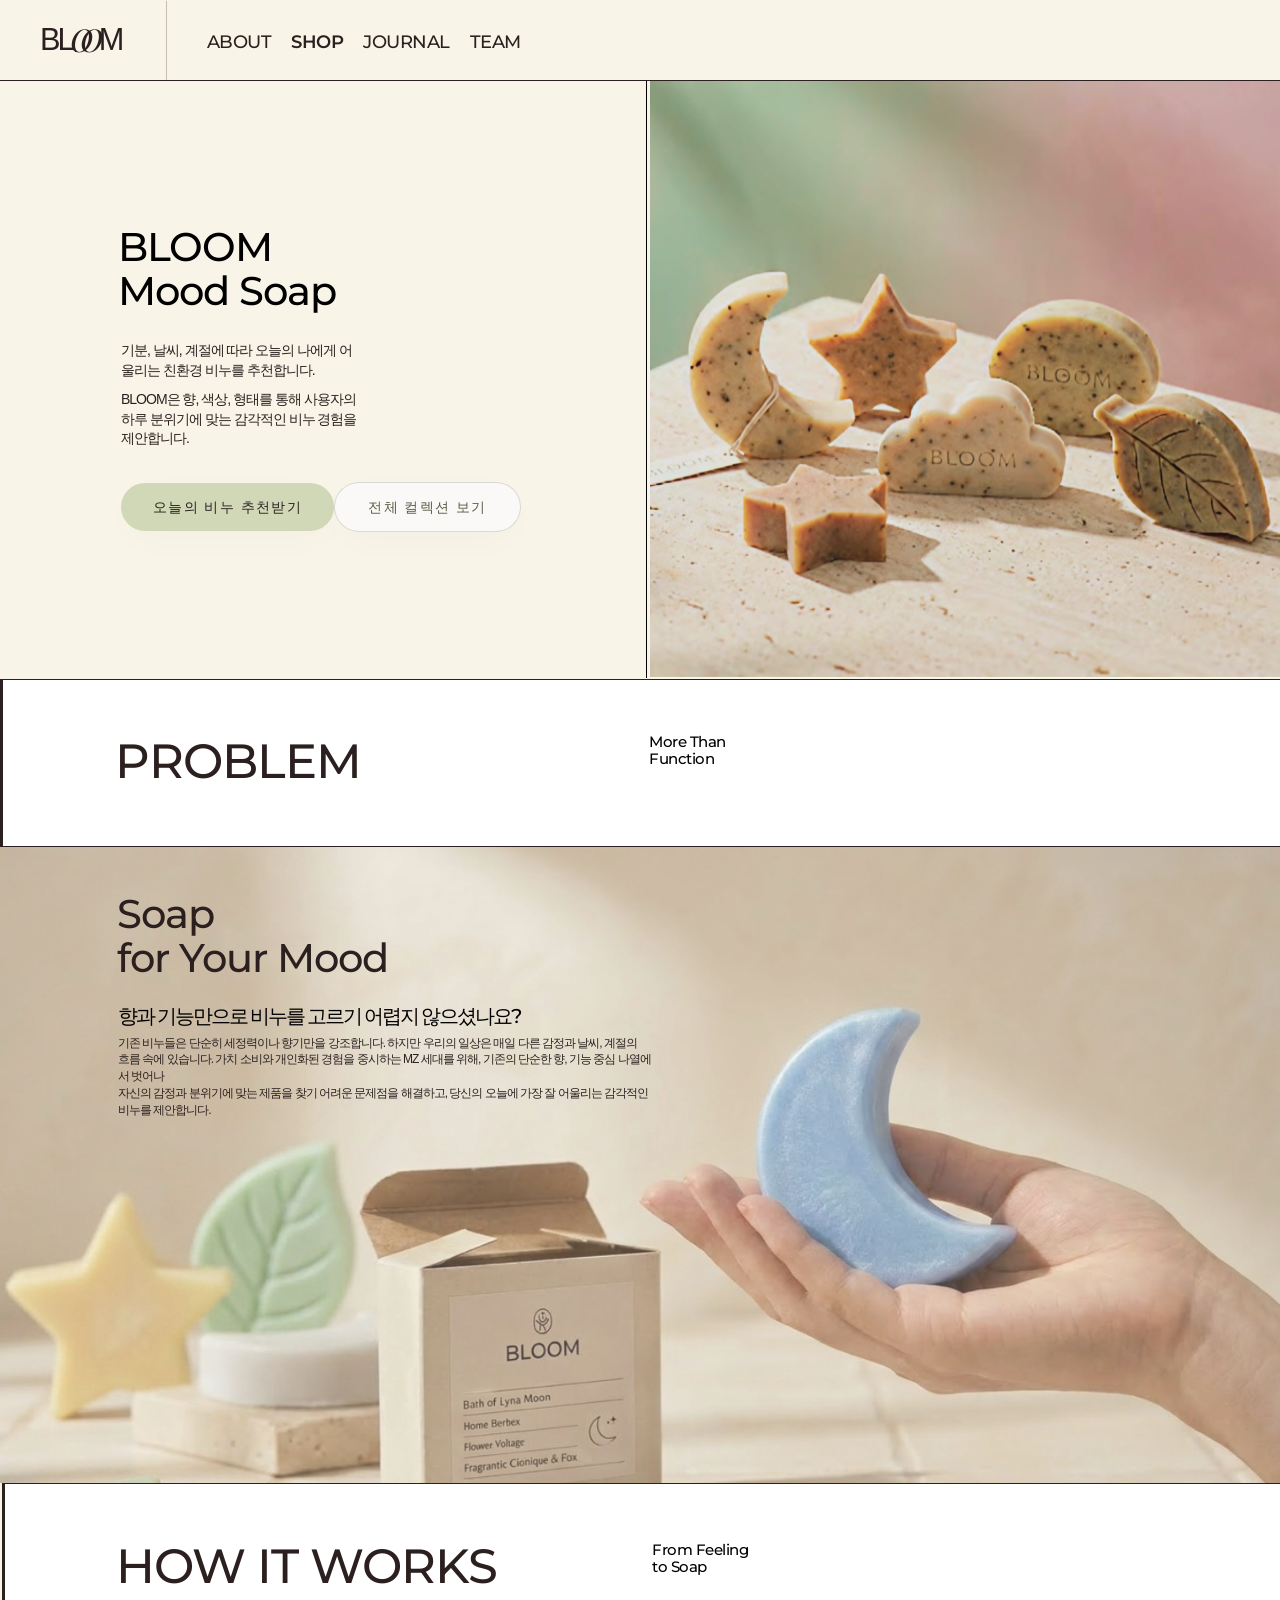
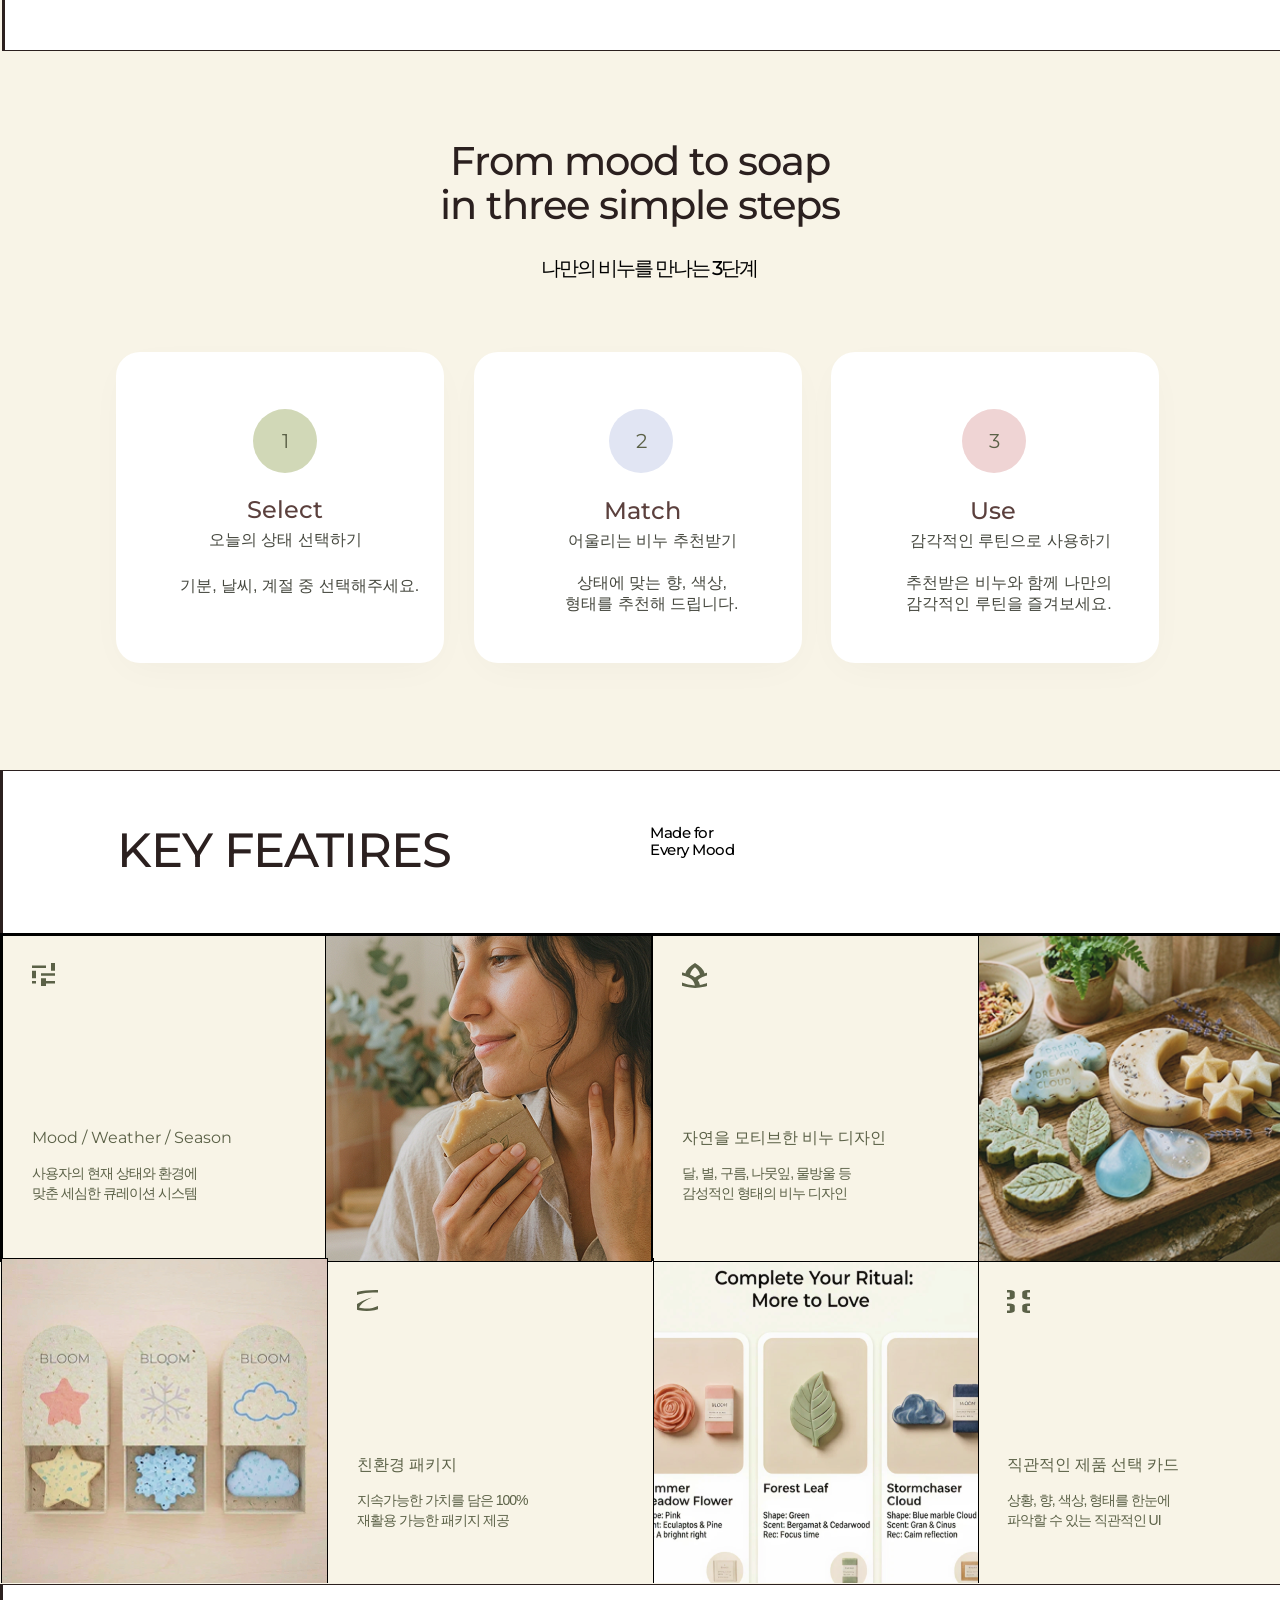
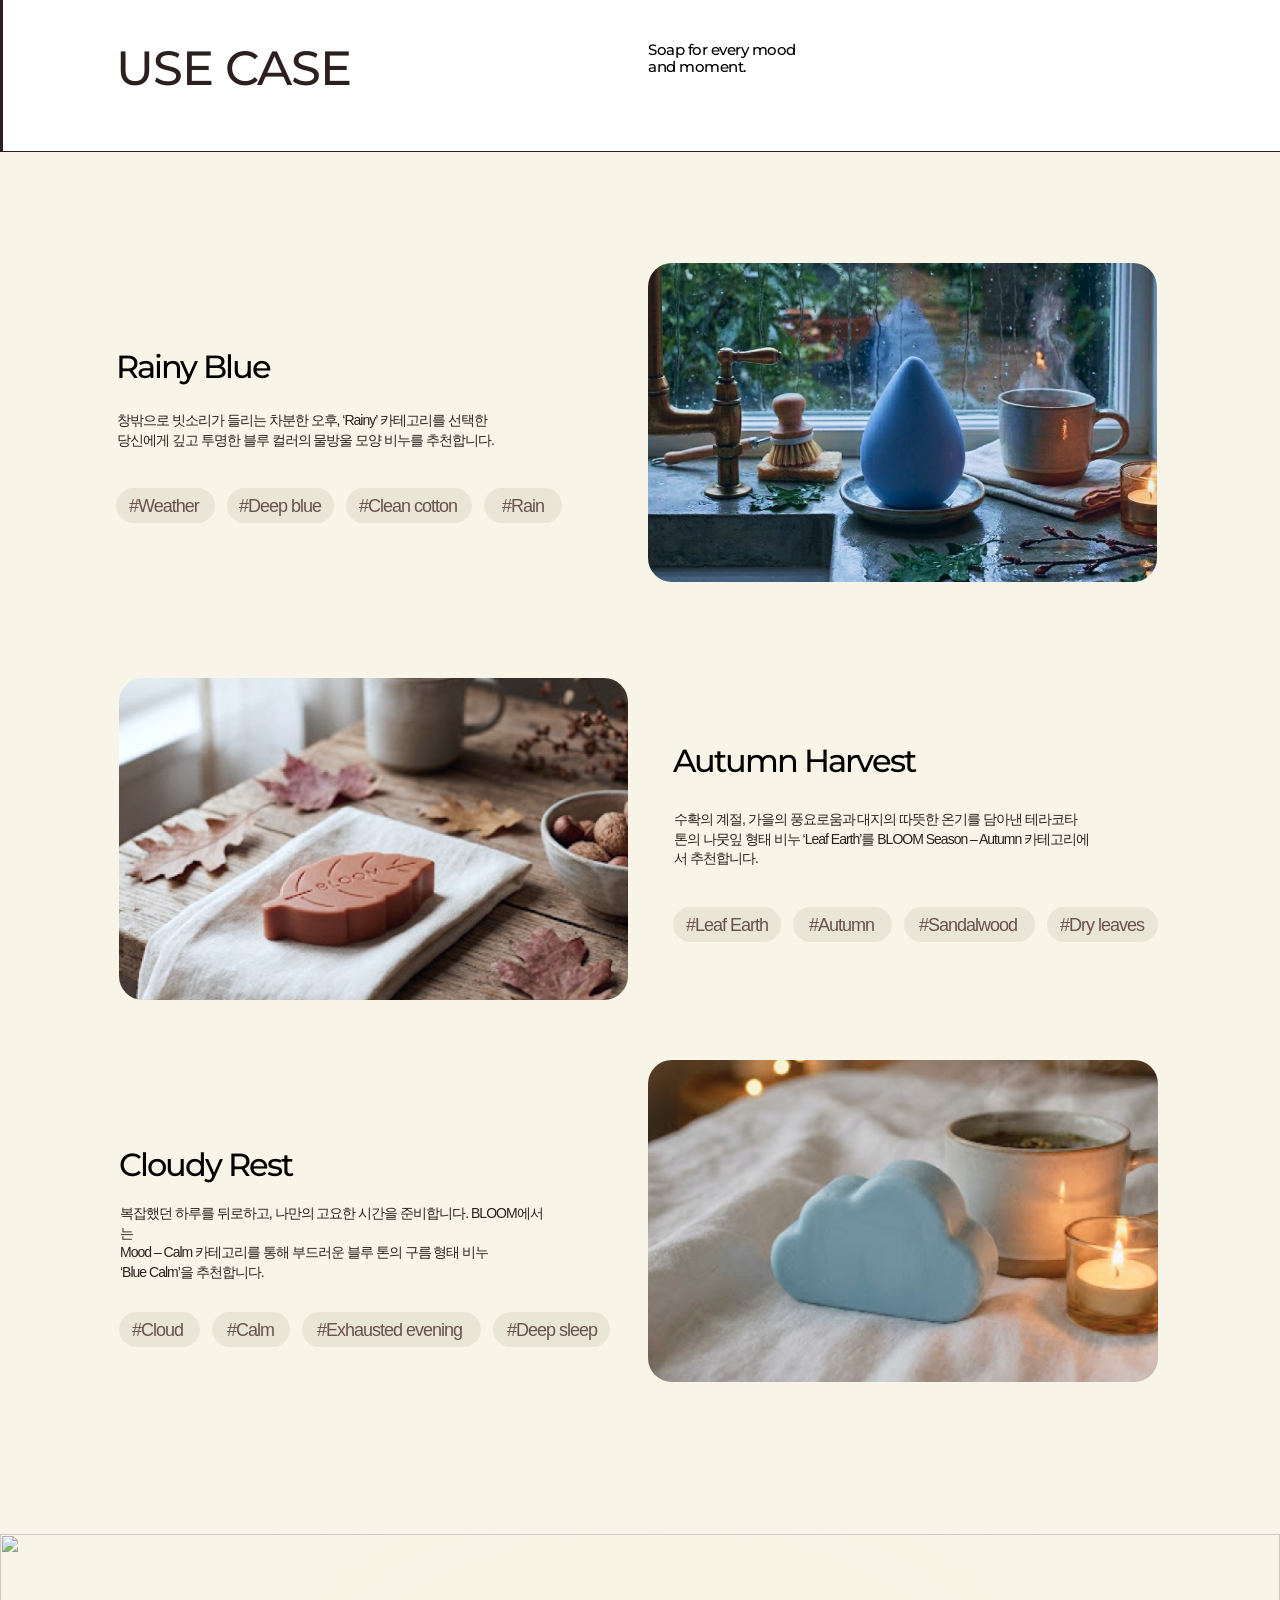
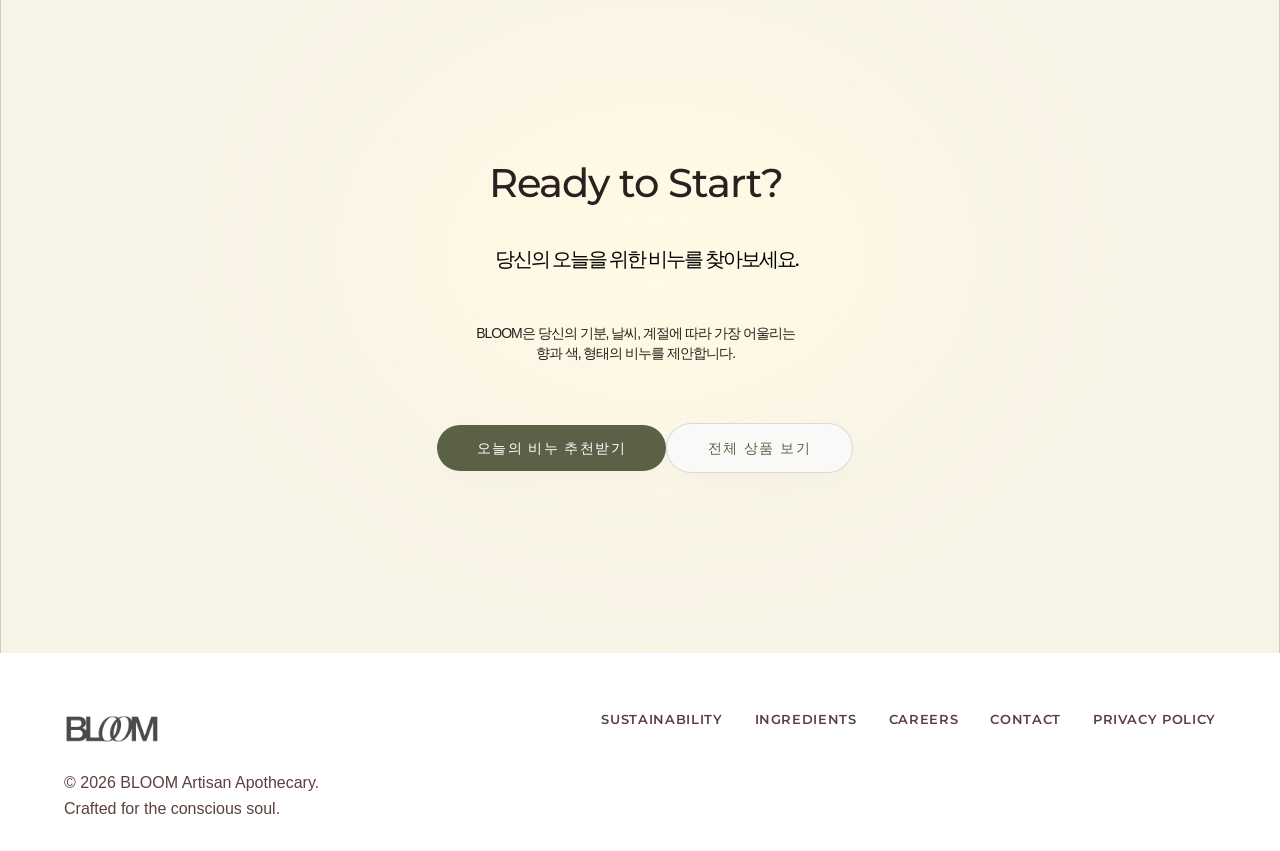
==== commit f5f674f3: "add use case page" ====
--- a/shop.html
+++ b/shop.html
@@ -11,7 +11,7 @@
   <link rel="stylesheet" href="style.css">
   <style>
     body { margin: 0; padding: 0; background-color: #e5e5e5; display: flex; justify-content: center; font-family: 'Pretendard', sans-serif; color: #2b201f; }
-    .figma-container { width: 100vw; height: 5651px; overflow: hidden; position: relative; background: #f8f4e7; }
+    .figma-container { width: 100vw; height: 441.484vw; overflow: hidden; position: relative; background: #f8f4e7; }
   </style>
 </head>
 <body>
@@ -48,62 +48,32 @@
     </a>
     
     <div class="" data-node-id="124:429" data-name="Html → Body" style="position: relative; width: 100%; height: 100%; background-image: linear-gradient(90deg, rgb(248, 244, 231) 0%, rgb(248, 244, 231) 100%), linear-gradient(90deg, rgb(255, 255, 255) 0%, rgb(255, 255, 255) 100%);">
-      <div class="content-stretch items-start left-0 right-0" style="position: absolute; background-color: white; display: flex; flex-direction: column; padding-left: 5.0vw; padding-right: 5.0vw; padding-top: 3.75vw; padding-bottom: 3.75vw; top: 426.015625vw;" data-node-id="124:453" data-name="Footer">
-        <div class="max-w-[1280px]" style="position: relative; flex-shrink: 0; width: 100%;" data-node-id="124:454" data-name="Container">
-          <div class="bg-clip-padding border-0 content-stretch items-start max-w-[inherit]" style="border-color: transparent; border-style: solid; display: flex; justify-content: space-between; position: relative; width: 100%; height: 100%;">
-            <div class="content-stretch items-start" style="display: flex; flex-direction: column; gap: 1.25vw; position: relative; flex-shrink: 0;" data-node-id="124:455" data-name="Container">
-              <div class="content-stretch items-start" style="display: flex; flex-direction: column; position: relative; flex-shrink: 0; width: 7.5vw;" data-node-id="124:456" data-name="Link">
-                <div class="aspect-[96/52.880001068115234]" style="opacity: 0.8; position: relative; flex-shrink: 0; width: 100%;" data-node-id="124:457" data-name="BLOOM">
-                  <div aria-hidden="true" class="" style="position: absolute; top: 0; right: 0; bottom: 0; left: 0; pointer-events: none;">
-                    <div class="" style="position: absolute; top: 0; right: 0; bottom: 0; left: 0; overflow: hidden;">
-                      <img alt="" class="left-0 top-0" style="position: absolute; height: 99.99%; max-width: none; width: 100%;" src="assets/715126c354b3178aac051726597514a368a217ac.png">
-                    </div>
-                    <div class="mix-blend-saturation" style="position: absolute; background-color: white; top: 0; right: 0; bottom: 0; left: 0;"></div>
-                  </div>
-                </div>
-              </div>
-              <div class="content-stretch items-start" style="display: flex; flex-direction: column; padding-bottom: 0.030859375vw; padding-top: 0.5308593749999999vw; position: relative; flex-shrink: 0;" data-node-id="124:458" data-name="Margin">
-                <div class="[word-break:break-word] not-italic" style="display: flex; flex-direction: column; font-family: 'Be Vietnam Pro', sans-serif; justify-content: center; line-height: 0; position: relative; flex-shrink: 0; color: #5b403d; font-size: 1.25vw; white-space: nowrap;" data-node-id="124:459">
-                  <p class="" style="line-height: 2.0vw; margin-bottom: 0;">© 2026 BLOOM Artisan Apothecary.</p>
-                  <p class="" style="line-height: 2.0vw;">Crafted for the conscious soul.</p>
-                </div>
-              </div>
-            </div>
-            <div class="content-stretch items-start" style="display: flex; gap: 2.5vw; height: 1.015625vw; justify-content: flex-end; position: relative; flex-shrink: 0;" data-node-id="124:460" data-name="Container">
-              <div class="content-stretch items-start self-stretch" style="display: flex; flex-direction: column; position: relative; flex-shrink: 0;" data-node-id="124:461" data-name="Link">
-                <div class="[word-break:break-word]" style="display: flex; flex-direction: column; font-family: 'Montserrat', sans-serif; font-weight: 600; justify-content: center; line-height: 0; position: relative; flex-shrink: 0; color: #5b403d; font-size: 1.015625vw; letter-spacing: 0.05078125vw; text-transform: uppercase; white-space: nowrap;" data-node-id="124:462">
-                  <p class="" style="line-height: 1.015625vw;">SUSTAINABILITY</p>
-                </div>
-              </div>
-              <div class="content-stretch items-start self-stretch" style="display: flex; flex-direction: column; position: relative; flex-shrink: 0;" data-node-id="124:463" data-name="Link">
-                <div class="[word-break:break-word]" style="display: flex; flex-direction: column; font-family: 'Montserrat', sans-serif; font-weight: 600; justify-content: center; line-height: 0; position: relative; flex-shrink: 0; color: #5b403d; font-size: 1.015625vw; letter-spacing: 0.05078125vw; text-transform: uppercase; white-space: nowrap;" data-node-id="124:464">
-                  <p class="" style="line-height: 1.015625vw;">INGREDIENTS</p>
-                </div>
-              </div>
-              <div class="content-stretch items-start self-stretch" style="display: flex; flex-direction: column; position: relative; flex-shrink: 0;" data-node-id="124:465" data-name="Link">
-                <div class="[word-break:break-word]" style="display: flex; flex-direction: column; font-family: 'Montserrat', sans-serif; font-weight: 600; justify-content: center; line-height: 0; position: relative; flex-shrink: 0; color: #5b403d; font-size: 1.015625vw; letter-spacing: 0.05078125vw; text-transform: uppercase; white-space: nowrap;" data-node-id="124:466">
-                  <p class="" style="line-height: 1.015625vw;">CAREERS</p>
-                </div>
-              </div>
-              <div class="content-stretch items-start self-stretch" style="display: flex; flex-direction: column; position: relative; flex-shrink: 0;" data-node-id="124:467" data-name="Link">
-                <div class="[word-break:break-word] not-italic" style="display: flex; flex-direction: column; font-family: 'Be Vietnam Pro', sans-serif; justify-content: center; line-height: 0; position: relative; flex-shrink: 0; color: #5b403d; font-size: 1.015625vw; letter-spacing: 0.05078125vw; text-transform: uppercase; white-space: nowrap;" data-node-id="124:468">
-                  <p class="" style="line-height: 1.015625vw;">CONTACT</p>
-                </div>
-              </div>
-              <div class="content-stretch items-start self-stretch" style="display: flex; flex-direction: column; position: relative; flex-shrink: 0;" data-node-id="124:469" data-name="Link">
-                <div class="[word-break:break-word]" style="display: flex; flex-direction: column; font-family: 'Montserrat', sans-serif; font-weight: 600; justify-content: center; line-height: 0; position: relative; flex-shrink: 0; color: #5b403d; font-size: 1.015625vw; letter-spacing: 0.05078125vw; text-transform: uppercase; white-space: nowrap;" data-node-id="124:470">
-                  <p class="" style="line-height: 1.015625vw;">PRIVACY POLICY</p>
-                </div>
-              </div>
-            </div>
-          </div>
-        </div>
-      </div>
+          <!-- Footer -->
+    <div class="abs footer-wrap" style="top: 426.015625vw;">
+      <div class="flex-col footer-left">
+        <div class="footer-logo-wrap">
+          <div class="footer-logo-bg"></div>
+          <img src="assets/bloom.png" class="footer-logo-img">
+        </div>
+        <div class="footer-copy">
+          <p>© 2026 BLOOM Artisan Apothecary.</p>
+          <p>Crafted for the conscious soul.</p>
+        </div>
+      </div>
+      <div class="flex-row footer-links-wrap">
+        <p class="nav-link footer-link-text">SUSTAINABILITY</p>
+        <p class="nav-link footer-link-text">INGREDIENTS</p>
+        <p class="nav-link footer-link-text">CAREERS</p>
+        <p class="nav-link footer-link-text">CONTACT</p>
+        <p class="nav-link footer-link-text">PRIVACY POLICY</p>
+      </div>
+    </div>
+
       <div class="left-0" style="position: absolute; height: 46.71875vw; overflow: clip; top: 6.25vw; width: 100.0vw;" data-node-id="124:605" data-name="1">
         <div class="top-0" style="position: absolute; height: 46.71875vw; left: 50.78125vw; width: 49.21875vw;" data-node-id="125:629" data-name="BLOOM Mood Soap Collection">
           <img alt="" class="" style="position: absolute; top: 0; right: 0; bottom: 0; left: 0; max-width: none; object-position: bottom; pointer-events: none; width: 100%; height: 100%;" src="assets/2e177b580797db9822e70c5a8231b9b4d5d96bc9.png">
         </div>
-        <div class="contents" style="position: absolute; display: contents; left: 9.21875vw; top: 11.328125vw;" data-node-id="124:487">
+        <div class="contents" style="display: contents;" data-node-id="124:487">
           <div class="content-stretch" style="position: absolute; display: flex; align-items: center; justify-content: space-between; left: 9.453125vw; top: 31.40625vw; width: 29.685234375vw;" data-node-id="126:696">
             <div class="content-stretch" style="background-color: #D1D8B7; display: flex; flex-direction: column; align-items: center; justify-content: center; padding-left: 2.5vw; padding-right: 2.5vw; padding-top: 1.328125vw; padding-bottom: 1.328125vw; position: relative; border-radius: 781.171875vw; flex-shrink: 0;" data-node-id="124:488" data-name="Button">
               <div class="" style="position: absolute; inset: 0 0.00234375vw 0 0; border-radius: 781.171875vw; box-shadow: 0.0vw 0.78125vw 3.125vw -0.78125vw rgba(0,0,0,0.04);" data-node-id="124:489" data-name="Button:shadow"></div>
@@ -148,7 +118,7 @@
           </div>
         </div>
         <div class="left-0 top-0" style="position: absolute; background-color: white; border-color: #2b201f; border-bottom-width: 1px; border-style: solid; border-top-width: 1px; height: 12.96875vw; width: 100.0vw;" data-node-id="125:626"></div>
-        <div class="[word-break:break-word] contents" style="position: absolute; display: contents; line-height: 0; left: 9.140625vw; top: 16.640625vw;" data-node-id="124:522">
+        <div class="[word-break:break-word] contents" style="display: contents; line-height: 0;" data-node-id="124:522">
           <div class="" style="transform: translateY(-50%); position: absolute; display: flex; flex-direction: column; font-family: 'Montserrat', sans-serif; font-weight: 500; justify-content: center; left: calc(50% - 40.78125vw); font-size: 1.5625vw; color: black; top: 26.328125vw; letter-spacing: -0.15625vw; white-space: nowrap;" data-node-id="124:523">
             <p class="" style="line-height: 3.28125vw;">향과 기능만으로 비누를 고르기 어렵지 않으셨나요?</p>
           </div>
@@ -171,12 +141,12 @@
         </div>
       </div>
       <div class="" style="position: absolute; height: 69.296875vw; left: 0.15625vw; overflow: clip; top: 115.859375vw; width: 100.46875vw;" data-node-id="125:635" data-name="4">
-        <div class="contents" style="position: absolute; display: contents; left: 8.90625vw; top: 20.0vw;" data-node-id="125:636">
+        <div class="contents" style="display: contents;" data-node-id="125:636">
           <div class="[word-break:break-word]" style="transform: translateY(-50%); position: absolute; display: flex; flex-direction: column; font-family: 'Montserrat', sans-serif; font-weight: 500; justify-content: center; line-height: 0; left: calc(50% - 8.125vw); font-size: 1.5625vw; color: black; top: 30.078125vw; letter-spacing: -0.15625vw; white-space: nowrap;" data-node-id="125:637">
             <p class="" style="line-height: 3.28125vw;">나만의 비누를 만나는 3단계</p>
           </div>
           <div class="" style="transform: translateX(-50%); position: absolute; background-color: white; height: 24.296875vw; left: calc(50% - 28.515625vw); border-radius: 1.875vw; box-shadow: 0.0vw 0.78125vw 3.125vw -0.78125vw rgba(0,0,0,0.04); top: 36.670312499999994vw; width: 25.625vw;" data-node-id="125:638" data-name="Step 1:shadow"></div>
-          <div class="contents" style="position: absolute; display: contents; left: 11.71875vw; top: 41.09375vw;" data-node-id="125:639">
+          <div class="contents" style="display: contents;" data-node-id="125:639">
             <div class="content-stretch" style="transform: translateX(-50%); position: absolute; background-color: #d1d8b7; display: flex; align-items: center; justify-content: center; left: calc(50% - 28.09921875vw); border-radius: 781.171875vw; width: 5.0vw; height: 5.0vw; top: 41.09375vw;" data-node-id="125:640" data-name="Background">
               <div class="[word-break:break-word]" style="display: flex; flex-direction: column; font-family: 'Montserrat', sans-serif; font-weight: 400; justify-content: center; line-height: 0; position: relative; flex-shrink: 0; color: #5b6147; font-size: 1.5625vw; text-align: center; white-space: nowrap;" data-node-id="125:641">
                 <p class="" style="line-height: 2.1875vw;">1</p>
@@ -199,7 +169,7 @@
             </div>
           </div>
           <div class="" style="transform: translateX(-50%); position: absolute; background-color: white; height: 24.296875vw; left: calc(50% - 0.546875vw); border-radius: 1.875vw; box-shadow: 0.0vw 0.78125vw 3.125vw -0.78125vw rgba(0,0,0,0.04); top: 36.670312499999994vw; width: 25.625vw;" data-node-id="125:648" data-name="Step 2:shadow"></div>
-          <div class="contents" style="position: absolute; display: contents; left: 39.53125vw; top: 41.09375vw;" data-node-id="125:649">
+          <div class="contents" style="display: contents;" data-node-id="125:649">
             <div class="content-stretch" style="transform: translateX(-50%); position: absolute; background-color: #e1e5f3; display: flex; align-items: center; justify-content: center; left: calc(50% - 0.28671874999999997vw); border-radius: 781.171875vw; width: 5.0vw; height: 5.0vw; top: 41.09375vw;" data-node-id="125:650" data-name="Background">
               <div class="[word-break:break-word]" style="display: flex; flex-direction: column; font-family: 'Montserrat', sans-serif; font-weight: 400; justify-content: center; line-height: 0; position: relative; flex-shrink: 0; color: #5b6147; font-size: 1.5625vw; text-align: center; white-space: nowrap;" data-node-id="125:651">
                 <p class="" style="line-height: 2.1875vw;">2</p>
@@ -223,7 +193,7 @@
             </div>
           </div>
           <div class="" style="transform: translateX(-50%); position: absolute; background-color: white; height: 24.296875vw; left: calc(50% + 27.34375vw); border-radius: 1.875vw; box-shadow: 0.0vw 0.78125vw 3.125vw -0.78125vw rgba(0,0,0,0.04); top: 36.670312499999994vw; width: 25.625vw;" data-node-id="125:658" data-name="Step 3:shadow"></div>
-          <div class="contents" style="position: absolute; display: contents; left: 67.109375vw; top: 41.09375vw;" data-node-id="125:659">
+          <div class="contents" style="display: contents;" data-node-id="125:659">
             <div class="content-stretch" style="transform: translateX(-50%); position: absolute; background-color: #efd4d4; display: flex; align-items: center; justify-content: center; left: calc(50% + 27.291406249999998vw); border-radius: 781.171875vw; width: 5.0vw; height: 5.0vw; top: 41.09375vw;" data-node-id="125:660" data-name="Background">
               <div class="[word-break:break-word]" style="display: flex; flex-direction: column; font-family: 'Montserrat', sans-serif; font-weight: 400; justify-content: center; line-height: 0; position: relative; flex-shrink: 0; color: #5b6147; font-size: 1.5625vw; text-align: center; white-space: nowrap;" data-node-id="125:661">
                 <p class="" style="line-height: 2.1875vw;">3</p>
@@ -333,100 +303,100 @@
         <img alt="" class="block" style="object-fit: cover; position: absolute; top: 0; right: 0; bottom: 0; left: 0; max-width: none; width: 100%; height: 100%;" src="assets/92a7df1e48981c777d31e09b46129ad57a5b7b24.svg">
       </div>
     </div>
-      <div class="" style="position: absolute; height: 121.015625vw; left: 0.15625vw; overflow: clip; top: 248.75vw; width: 99.84375vw;" data-node-id="125:676" data-name="6">
-        <div class="left-0 top-0" style="position: absolute; background-color: white; border-color: #2b201f; border-bottom-width: 1px; border-style: solid; border-top-width: 1px; height: 12.96875vw; width: 100.0vw;" data-node-id="125:677"></div>
-        <div class="" style="position: absolute; background-color: #eae6d7; height: 2.734375vw; left: 9.0625vw; border-radius: 2.34375vw; top: 39.375vw; width: 7.734375vw;" data-node-id="124:437"></div>
-        <div class="" style="position: absolute; background-color: #eae6d7; height: 2.734375vw; left: 17.734375vw; border-radius: 2.34375vw; top: 39.375vw; width: 8.359375vw;" data-node-id="124:438"></div>
-        <div class="" style="position: absolute; background-color: #eae6d7; height: 2.734375vw; left: 27.03125vw; border-radius: 2.34375vw; top: 39.375vw; width: 9.84375vw;" data-node-id="124:439"></div>
-        <div class="" style="position: absolute; background-color: #eae6d7; height: 2.734375vw; left: 37.8125vw; border-radius: 2.34375vw; top: 39.375vw; width: 6.09375vw;" data-node-id="124:440"></div>
-        <div class="" style="position: absolute; background-color: #eae6d7; height: 2.734375vw; left: 52.578125vw; border-radius: 2.34375vw; top: 72.109375vw; width: 8.4375vw;" data-node-id="124:441"></div>
-        <div class="" style="position: absolute; background-color: #eae6d7; height: 2.734375vw; left: 61.953125vw; border-radius: 2.34375vw; top: 72.109375vw; width: 7.734375vw;" data-node-id="124:442"></div>
-        <div class="" style="position: absolute; background-color: #eae6d7; height: 2.734375vw; left: 70.625vw; border-radius: 2.34375vw; top: 72.109375vw; width: 10.234375vw;" data-node-id="124:443"></div>
-        <div class="" style="position: absolute; background-color: #eae6d7; height: 2.734375vw; left: 81.796875vw; border-radius: 2.34375vw; top: 72.109375vw; width: 8.671875vw;" data-node-id="124:444"></div>
-        <div class="[word-break:break-word] contents" style="position: absolute; display: contents; line-height: 0; left: 9.0625vw; top: 28.28125vw;" data-node-id="124:497">
-          <div class="" style="transform: translateY(-50%); position: absolute; display: flex; flex-direction: column; font-family: 'Montserrat', sans-serif; font-weight: 500; justify-content: center; left: 9.0625vw; font-size: 2.5vw; color: black; top: 29.921875vw; letter-spacing: -0.15625vw; white-space: nowrap;" data-node-id="124:498">
-            <p class="" style="line-height: 3.28125vw;">Rainy Blue</p>
-          </div>
-          <div class="not-italic" style="transform: translateY(-50%); position: absolute; display: flex; flex-direction: column; font-family: 'Pretendard', sans-serif; justify-content: center; left: calc(50% - 40.859375vw); color: #2b201f; font-size: 1.09375vw; top: 34.921875vw; letter-spacing: -0.078125vw; width: 29.453125vw;" data-node-id="124:499">
-            <p class="" style="line-height: 1.4;">창밖으로 빗소리가 들리는 차분한 오후, ‘Rainy’ 카테고리를 선택한 당신에게 깊고 투명한 블루 컬러의 물방울 모양 비누를 추천합니다.</p>
-          </div>
-          <div class="not-italic" style="transform: translateY(-50%); position: absolute; display: flex; flex-direction: column; font-family: 'Pretendard', sans-serif; justify-content: center; left: calc(50% - 39.921875vw); color: #6a514e; font-size: 1.40625vw; top: 40.78125vw; letter-spacing: -0.078125vw; width: 5.859375vw;" data-node-id="124:500">
-            <p class="" style="line-height: 2.1875vw;">#Weather</p>
-          </div>
-          <div class="not-italic" style="transform: translateY(-50%); position: absolute; display: flex; flex-direction: column; font-family: 'Pretendard', sans-serif; justify-content: center; left: calc(50% - 31.328125vw); color: #6a514e; font-size: 1.40625vw; top: 40.78125vw; letter-spacing: -0.078125vw; width: 6.640625vw;" data-node-id="124:501">
-            <p class="" style="line-height: 2.1875vw;">#Deep blue</p>
-          </div>
-          <div class="not-italic" style="transform: translateY(-50%); position: absolute; display: flex; flex-direction: column; font-family: 'Pretendard', sans-serif; justify-content: center; left: calc(50% - 21.953125vw); color: #6a514e; font-size: 1.40625vw; top: 40.78125vw; letter-spacing: -0.078125vw; width: 7.96875vw;" data-node-id="124:502">
-            <p class="" style="line-height: 2.1875vw;">#Clean cotton</p>
-          </div>
-          <div class="not-italic" style="transform: translateY(-50%); position: absolute; display: flex; flex-direction: column; font-family: 'Pretendard', sans-serif; justify-content: center; left: calc(50% - 10.78125vw); color: #6a514e; font-size: 1.40625vw; top: 40.78125vw; letter-spacing: -0.078125vw; width: 3.359375vw;" data-node-id="124:503">
-            <p class="" style="line-height: 2.1875vw;">#Rain</p>
-          </div>
-        </div>
-        <div class="contents" style="position: absolute; display: contents; left: 9.296875vw; top: 90.625vw;" data-node-id="124:504">
-          <div class="[word-break:break-word]" style="transform: translateY(-50%); position: absolute; display: flex; flex-direction: column; font-family: 'Montserrat', sans-serif; font-weight: 500; justify-content: center; line-height: 0; left: 9.296875vw; font-size: 2.5vw; color: black; top: 92.265625vw; letter-spacing: -0.15625vw; white-space: nowrap;" data-node-id="124:505">
-            <p class="" style="line-height: 3.28125vw;">Cloudy Rest</p>
-          </div>
-          <div class="[word-break:break-word] not-italic" style="transform: translateY(-50%); position: absolute; display: flex; flex-direction: column; font-family: 'Pretendard', sans-serif; justify-content: center; line-height: 0; left: calc(50% - 40.625vw); color: #2b201f; font-size: 1.09375vw; top: 98.359375vw; letter-spacing: -0.078125vw; width: 33.046875vw; white-space: pre-wrap;" data-node-id="124:506">
-            <p class="" style="line-height: 1.4; margin-bottom: 0;">{`복잡했던 하루를 뒤로하고, 나만의 고요한 시간을 준비합니다. BLOOM에서는 `}</p>
-            <p class="" style="line-height: 1.4; margin-bottom: 0;">{`Mood – Calm 카테고리를 통해 부드러운 블루 톤의 구름 형태 비누 `}</p>
-            <p class="" style="line-height: 1.4;">‘Blue Calm’을 추천합니다.</p>
-          </div>
-          <div class="" style="position: absolute; background-color: #eae6d7; height: 2.734375vw; left: 9.296875vw; border-radius: 2.34375vw; top: 103.75vw; width: 6.328125vw;" data-node-id="124:507"></div>
-          <div class="" style="position: absolute; background-color: #eae6d7; height: 2.734375vw; left: 16.5625vw; border-radius: 2.34375vw; top: 103.75vw; width: 6.09375vw;" data-node-id="124:508"></div>
-          <div class="" style="position: absolute; background-color: #eae6d7; height: 2.734375vw; left: 23.59375vw; border-radius: 2.34375vw; top: 103.75vw; width: 13.984375vw;" data-node-id="124:509"></div>
-          <div class="" style="position: absolute; background-color: #eae6d7; height: 2.734375vw; left: 38.515625vw; border-radius: 2.34375vw; top: 103.75vw; width: 9.140625vw;" data-node-id="124:510"></div>
-          <div class="[word-break:break-word] not-italic" style="transform: translateY(-50%); position: absolute; display: flex; flex-direction: column; font-family: 'Pretendard', sans-serif; justify-content: center; line-height: 0; left: calc(50% - 32.265625vw); color: #6a514e; font-size: 1.40625vw; top: 105.15625vw; letter-spacing: -0.078125vw; width: 5.3125vw;" data-node-id="124:511">
-            <p class="" style="line-height: 2.1875vw;">#Calm</p>
-          </div>
-          <div class="[word-break:break-word] not-italic" style="transform: translateY(-50%); position: absolute; display: flex; flex-direction: column; font-family: 'Pretendard', sans-serif; justify-content: center; line-height: 0; left: calc(50% - 25.234375vw); color: #6a514e; font-size: 1.40625vw; top: 105.15625vw; letter-spacing: -0.078125vw; width: 11.796875vw;" data-node-id="124:512">
-            <p class="" style="line-height: 2.1875vw;">#Exhausted evening</p>
-          </div>
-          <div class="[word-break:break-word] not-italic" style="transform: translateY(-50%); position: absolute; display: flex; flex-direction: column; font-family: 'Pretendard', sans-serif; justify-content: center; line-height: 0; left: calc(50% - 39.6875vw); color: #6a514e; font-size: 1.40625vw; top: 105.15625vw; letter-spacing: -0.078125vw; width: 6.796875vw;" data-node-id="124:513">
-            <p class="" style="line-height: 2.1875vw;">#Cloud</p>
-          </div>
-          <div class="[word-break:break-word] not-italic" style="transform: translateY(-50%); position: absolute; display: flex; flex-direction: column; font-family: 'Pretendard', sans-serif; justify-content: center; line-height: 0; left: calc(50% - 10.390625vw); color: #6a514e; font-size: 1.40625vw; top: 105.15625vw; letter-spacing: -0.078125vw; width: 7.578125vw;" data-node-id="124:514">
-            <p class="" style="line-height: 2.1875vw;">#Deep sleep</p>
-          </div>
-        </div>
-        <div class="[word-break:break-word] contents" style="position: absolute; display: contents; line-height: 0; left: 52.578125vw; top: 59.0625vw;" data-node-id="124:515">
-          <div class="" style="transform: translateY(-50%); position: absolute; display: flex; flex-direction: column; font-family: 'Montserrat', sans-serif; font-weight: 500; justify-content: center; left: 52.578125vw; font-size: 2.5vw; color: black; top: 60.703125vw; letter-spacing: -0.15625vw; white-space: nowrap;" data-node-id="124:516">
-            <p class="" style="line-height: 3.28125vw;">Autumn Harvest</p>
-          </div>
-          <div class="not-italic" style="transform: translateY(-50%); position: absolute; display: flex; flex-direction: column; font-family: 'Pretendard', sans-serif; justify-content: center; left: calc(50% + 2.65625vw); color: #2b201f; font-size: 1.09375vw; top: 66.796875vw; letter-spacing: -0.078125vw; width: 32.578125vw;" data-node-id="124:517">
-            <p class="" style="line-height: 1.4;">수확의 계절, 가을의 풍요로움과 대지의 따뜻한 온기를 담아낸 테라코타 톤의 나뭇잎 형태 비누 ‘Leaf Earth’를 BLOOM Season – Autumn 카테고리에서 추천합니다.</p>
-          </div>
-          <div class="not-italic" style="transform: translateY(-50%); position: absolute; display: flex; flex-direction: column; font-family: 'Pretendard', sans-serif; justify-content: center; left: calc(50% + 13.203125vw); color: #6a514e; font-size: 1.40625vw; top: 73.515625vw; letter-spacing: -0.078125vw; width: 5.3125vw;" data-node-id="124:518">
-            <p class="" style="line-height: 2.1875vw;">#Autumn</p>
-          </div>
-          <div class="not-italic" style="transform: translateY(-50%); position: absolute; display: flex; flex-direction: column; font-family: 'Pretendard', sans-serif; justify-content: center; left: calc(50% + 21.796875vw); color: #6a514e; font-size: 1.40625vw; top: 73.515625vw; letter-spacing: -0.078125vw; width: 8.28125vw;" data-node-id="124:519">
-            <p class="" style="line-height: 2.1875vw;">#Sandalwood</p>
-          </div>
-          <div class="not-italic" style="transform: translateY(-50%); position: absolute; display: flex; flex-direction: column; font-family: 'Pretendard', sans-serif; justify-content: center; left: calc(50% + 3.59375vw); color: #6a514e; font-size: 1.40625vw; top: 73.515625vw; letter-spacing: -0.078125vw; width: 6.796875vw;" data-node-id="124:520">
-            <p class="" style="line-height: 2.1875vw;">{`#Leaf Earth `}</p>
-          </div>
-          <div class="not-italic" style="transform: translateY(-50%); position: absolute; display: flex; flex-direction: column; font-family: 'Pretendard', sans-serif; justify-content: center; left: calc(50% + 32.8125vw); color: #6a514e; font-size: 1.40625vw; top: 73.515625vw; letter-spacing: -0.078125vw; width: 6.796875vw;" data-node-id="124:521">
-            <p class="" style="line-height: 2.1875vw;">{`#Dry leaves `}</p>
-          </div>
-        </div>
-        <div class="[word-break:break-word]" style="transform: translateY(-50%); position: absolute; display: flex; flex-direction: column; font-family: 'Montserrat', sans-serif; font-weight: 500; justify-content: center; line-height: 0; left: calc(50% - 40.9375vw); color: #2b201f; font-size: 3.75vw; top: 6.5625vw; letter-spacing: -0.078125vw; text-transform: uppercase; white-space: nowrap;" data-node-id="124:566">
-          <p class="" style="line-height: 5.46875vw;">USE CASE</p>
-        </div>
-        <div class="[word-break:break-word]" style="transform: translateY(-50%); position: absolute; display: flex; flex-direction: column; font-family: 'Montserrat', sans-serif; font-weight: 500; justify-content: center; line-height: 0; left: 50.625vw; font-size: 1.171875vw; color: black; top: 5.859375vw; letter-spacing: -0.0390625vw; width: 14.296875vw; white-space: pre-wrap;" data-node-id="124:570">
-          <p class="" style="line-height: 1.12; margin-bottom: 0;">{`Soap for every mood `}</p>
-          <p class="" style="line-height: 1.12;">and moment.</p>
-        </div>
-        <div class="" style="position: absolute; height: 25.15625vw; left: 50.625vw; border-radius: 1.875vw; top: 84.0625vw; width: 39.84375vw;" data-node-id="124:572" data-name="Cloudy Rest Soap Experience">
-          <img alt="" class="" style="position: absolute; top: 0; right: 0; bottom: 0; left: 0; max-width: none; object-position: bottom; pointer-events: none; border-radius: 1.875vw; width: 100%; height: 100%;" src="assets/6691bbdcffacc5fb0a222c980602f03068c25358.png">
-        </div>
-        <div class="" style="position: absolute; height: 25.15625vw; left: 9.296875vw; border-radius: 1.875vw; top: 54.21875vw; width: 39.765625vw;" data-node-id="124:573" data-name="Autumn Harvest Soap Experience">
-          <img alt="" class="" style="position: absolute; top: 0; right: 0; bottom: 0; left: 0; max-width: none; object-position: bottom; pointer-events: none; border-radius: 1.875vw; width: 100%; height: 100%;" src="assets/f357f53b05600b9f9033c540e21729be3ee1d2e5.png">
-        </div>
-        <div class="" style="position: absolute; height: 24.921875vw; left: 50.625vw; border-radius: 1.875vw; top: 21.796875vw; width: 39.765625vw;" data-node-id="124:574" data-name="image 714">
-          <img alt="" class="" style="position: absolute; top: 0; right: 0; bottom: 0; left: 0; max-width: none; object-position: bottom; pointer-events: none; border-radius: 1.875vw; width: 100%; height: 100%;" src="assets/f18fadd674c0f68a267afc389fb519de1df3db0e.png">
-        </div>
-      </div>
-      <div class="" style="position: absolute; height: 56.171875vw; left: 0.234375vw; overflow: clip; top: 369.84375vw; width: 99.765625vw;" data-node-id="125:679" data-name="7">
+      <div class="" style="position: absolute; height: 121.015625vw; left: 0; overflow: clip; top: 248.75vw; width: 100vw;" data-node-id="134:263" data-name="6">
+      <div class="" style="position: absolute; background-color: white; border-color: #2b201f; border-bottom-width: 1px; border-style: solid; border-top-width: 1px; height: 12.96875vw; left: 0; top: 0; width: 100.0vw;" data-node-id="134:264"></div>
+      <div class="" style="position: absolute; background-color: #eae6d7; height: 2.734375vw; left: 9.0625vw; border-radius: 2.34375vw; top: 39.375vw; width: 7.734375vw;" data-node-id="134:265"></div>
+      <div class="" style="position: absolute; background-color: #eae6d7; height: 2.734375vw; left: 17.734375vw; border-radius: 2.34375vw; top: 39.375vw; width: 8.359375vw;" data-node-id="134:266"></div>
+      <div class="" style="position: absolute; background-color: #eae6d7; height: 2.734375vw; left: 27.03125vw; border-radius: 2.34375vw; top: 39.375vw; width: 9.84375vw;" data-node-id="134:267"></div>
+      <div class="" style="position: absolute; background-color: #eae6d7; height: 2.734375vw; left: 37.8125vw; border-radius: 2.34375vw; top: 39.375vw; width: 6.09375vw;" data-node-id="134:268"></div>
+      <div class="" style="position: absolute; background-color: #eae6d7; height: 2.734375vw; left: 52.578125vw; border-radius: 2.34375vw; top: 72.109375vw; width: 8.4375vw;" data-node-id="134:269"></div>
+      <div class="" style="position: absolute; background-color: #eae6d7; height: 2.734375vw; left: 61.953125vw; border-radius: 2.34375vw; top: 72.109375vw; width: 7.734375vw;" data-node-id="134:270"></div>
+      <div class="" style="position: absolute; background-color: #eae6d7; height: 2.734375vw; left: 70.625vw; border-radius: 2.34375vw; top: 72.109375vw; width: 10.234375vw;" data-node-id="134:271"></div>
+      <div class="" style="position: absolute; background-color: #eae6d7; height: 2.734375vw; left: 81.796875vw; border-radius: 2.34375vw; top: 72.109375vw; width: 8.671875vw;" data-node-id="134:272"></div>
+      <div class="" style="word-break: break-word; display: contents; line-height: 0;" data-node-id="134:273">
+        <div class="" style="transform: translateY(-50%); position: absolute; display: flex; flex-direction: column; font-family: 'Montserrat', sans-serif; font-weight: 500; justify-content: center; left: 9.0625vw; font-size: 2.5vw; color: black; top: 29.921875vw; letter-spacing: -0.15625vw; white-space: nowrap;" data-node-id="134:274">
+          <p class="" style="line-height: 3.28125vw;">Rainy Blue</p>
+        </div>
+        <div class="" style="transform: translateY(-50%); position: absolute; display: flex; flex-direction: column; font-family: 'Pretendard', sans-serif; justify-content: center; left: calc(50vw - 40.859375vw); font-style: normal; color: #2b201f; font-size: 1.09375vw; top: 34.921875vw; letter-spacing: -0.078125vw; width: 29.453125vw;" data-node-id="134:275">
+          <p class="" style="line-height: 1.4;">창밖으로 빗소리가 들리는 차분한 오후, ‘Rainy’ 카테고리를 선택한 당신에게 깊고 투명한 블루 컬러의 물방울 모양 비누를 추천합니다.</p>
+        </div>
+        <div class="" style="transform: translateY(-50%); position: absolute; display: flex; flex-direction: column; font-family: 'Pretendard', sans-serif; justify-content: center; left: calc(50vw - 39.921875vw); font-style: normal; color: #6a514e; font-size: 1.40625vw; top: 40.78125vw; letter-spacing: -0.078125vw; width: 5.859375vw;" data-node-id="134:276">
+          <p class="" style="line-height: 2.1875vw;">#Weather</p>
+        </div>
+        <div class="" style="transform: translateY(-50%); position: absolute; display: flex; flex-direction: column; font-family: 'Pretendard', sans-serif; justify-content: center; left: calc(50vw - 31.328125vw); font-style: normal; color: #6a514e; font-size: 1.40625vw; top: 40.78125vw; letter-spacing: -0.078125vw; width: 6.640625vw;" data-node-id="134:277">
+          <p class="" style="line-height: 2.1875vw;">#Deep blue</p>
+        </div>
+        <div class="" style="transform: translateY(-50%); position: absolute; display: flex; flex-direction: column; font-family: 'Pretendard', sans-serif; justify-content: center; left: calc(50vw - 21.953125vw); font-style: normal; color: #6a514e; font-size: 1.40625vw; top: 40.78125vw; letter-spacing: -0.078125vw; width: 7.96875vw;" data-node-id="134:278">
+          <p class="" style="line-height: 2.1875vw;">#Clean cotton</p>
+        </div>
+        <div class="" style="transform: translateY(-50%); position: absolute; display: flex; flex-direction: column; font-family: 'Pretendard', sans-serif; justify-content: center; left: calc(50vw - 10.78125vw); font-style: normal; color: #6a514e; font-size: 1.40625vw; top: 40.78125vw; letter-spacing: -0.078125vw; width: 3.359375vw;" data-node-id="134:279">
+          <p class="" style="line-height: 2.1875vw;">#Rain</p>
+        </div>
+      </div>
+      <div class="" style="display: contents;" data-node-id="134:280">
+        <div class="" style="transform: translateY(-50%); word-break: break-word; position: absolute; display: flex; flex-direction: column; font-family: 'Montserrat', sans-serif; font-weight: 500; justify-content: center; line-height: 0; left: 9.296875vw; font-size: 2.5vw; color: black; top: 92.265625vw; letter-spacing: -0.15625vw; white-space: nowrap;" data-node-id="134:281">
+          <p class="" style="line-height: 3.28125vw;">Cloudy Rest</p>
+        </div>
+        <div class="" style="transform: translateY(-50%); word-break: break-word; position: absolute; display: flex; flex-direction: column; font-family: 'Pretendard', sans-serif; justify-content: center; line-height: 0; left: calc(50vw - 40.625vw); font-style: normal; color: #2b201f; font-size: 1.09375vw; top: 98.359375vw; letter-spacing: -0.078125vw; width: 33.046875vw; white-space: pre-wrap;" data-node-id="134:282">
+          <p class="" style="line-height: 1.4; margin-bottom: 0;">복잡했던 하루를 뒤로하고, 나만의 고요한 시간을 준비합니다. BLOOM에서는 </p>
+          <p class="" style="line-height: 1.4; margin-bottom: 0;">Mood – Calm 카테고리를 통해 부드러운 블루 톤의 구름 형태 비누 </p>
+          <p class="" style="line-height: 1.4;">‘Blue Calm’을 추천합니다.</p>
+        </div>
+        <div class="" style="position: absolute; background-color: #eae6d7; height: 2.734375vw; left: 9.296875vw; border-radius: 2.34375vw; top: 103.75vw; width: 6.328125vw;" data-node-id="134:283"></div>
+        <div class="" style="position: absolute; background-color: #eae6d7; height: 2.734375vw; left: 16.5625vw; border-radius: 2.34375vw; top: 103.75vw; width: 6.09375vw;" data-node-id="134:284"></div>
+        <div class="" style="position: absolute; background-color: #eae6d7; height: 2.734375vw; left: 23.59375vw; border-radius: 2.34375vw; top: 103.75vw; width: 13.984375vw;" data-node-id="134:285"></div>
+        <div class="" style="position: absolute; background-color: #eae6d7; height: 2.734375vw; left: 38.515625vw; border-radius: 2.34375vw; top: 103.75vw; width: 9.140625vw;" data-node-id="134:286"></div>
+        <div class="" style="transform: translateY(-50%); word-break: break-word; position: absolute; display: flex; flex-direction: column; font-family: 'Pretendard', sans-serif; justify-content: center; line-height: 0; left: calc(50vw - 32.265625vw); font-style: normal; color: #6a514e; font-size: 1.40625vw; top: 105.15625vw; letter-spacing: -0.078125vw; width: 5.3125vw;" data-node-id="134:287">
+          <p class="" style="line-height: 2.1875vw;">#Calm</p>
+        </div>
+        <div class="" style="transform: translateY(-50%); word-break: break-word; position: absolute; display: flex; flex-direction: column; font-family: 'Pretendard', sans-serif; justify-content: center; line-height: 0; left: calc(50vw - 25.234375vw); font-style: normal; color: #6a514e; font-size: 1.40625vw; top: 105.15625vw; letter-spacing: -0.078125vw; width: 11.796875vw;" data-node-id="134:288">
+          <p class="" style="line-height: 2.1875vw;">#Exhausted evening</p>
+        </div>
+        <div class="" style="transform: translateY(-50%); word-break: break-word; position: absolute; display: flex; flex-direction: column; font-family: 'Pretendard', sans-serif; justify-content: center; line-height: 0; left: calc(50vw - 39.6875vw); font-style: normal; color: #6a514e; font-size: 1.40625vw; top: 105.15625vw; letter-spacing: -0.078125vw; width: 6.796875vw;" data-node-id="134:289">
+          <p class="" style="line-height: 2.1875vw;">#Cloud</p>
+        </div>
+        <div class="" style="transform: translateY(-50%); word-break: break-word; position: absolute; display: flex; flex-direction: column; font-family: 'Pretendard', sans-serif; justify-content: center; line-height: 0; left: calc(50vw - 10.390625vw); font-style: normal; color: #6a514e; font-size: 1.40625vw; top: 105.15625vw; letter-spacing: -0.078125vw; width: 7.578125vw;" data-node-id="134:290">
+          <p class="" style="line-height: 2.1875vw;">#Deep sleep</p>
+        </div>
+      </div>
+      <div class="" style="word-break: break-word; display: contents; line-height: 0;" data-node-id="134:291">
+        <div class="" style="transform: translateY(-50%); position: absolute; display: flex; flex-direction: column; font-family: 'Montserrat', sans-serif; font-weight: 500; justify-content: center; left: 52.578125vw; font-size: 2.5vw; color: black; top: 60.703125vw; letter-spacing: -0.15625vw; white-space: nowrap;" data-node-id="134:292">
+          <p class="" style="line-height: 3.28125vw;">Autumn Harvest</p>
+        </div>
+        <div class="" style="transform: translateY(-50%); position: absolute; display: flex; flex-direction: column; font-family: 'Pretendard', sans-serif; justify-content: center; left: calc(50vw + 2.65625vw); font-style: normal; color: #2b201f; font-size: 1.09375vw; top: 66.796875vw; letter-spacing: -0.078125vw; width: 32.578125vw;" data-node-id="134:293">
+          <p class="" style="line-height: 1.4;">수확의 계절, 가을의 풍요로움과 대지의 따뜻한 온기를 담아낸 테라코타 톤의 나뭇잎 형태 비누 ‘Leaf Earth’를 BLOOM Season – Autumn 카테고리에서 추천합니다.</p>
+        </div>
+        <div class="" style="transform: translateY(-50%); position: absolute; display: flex; flex-direction: column; font-family: 'Pretendard', sans-serif; justify-content: center; left: calc(50vw + 13.203125vw); font-style: normal; color: #6a514e; font-size: 1.40625vw; top: 73.515625vw; letter-spacing: -0.078125vw; width: 5.3125vw;" data-node-id="134:294">
+          <p class="" style="line-height: 2.1875vw;">#Autumn</p>
+        </div>
+        <div class="" style="transform: translateY(-50%); position: absolute; display: flex; flex-direction: column; font-family: 'Pretendard', sans-serif; justify-content: center; left: calc(50vw + 21.796875vw); font-style: normal; color: #6a514e; font-size: 1.40625vw; top: 73.515625vw; letter-spacing: -0.078125vw; width: 8.28125vw;" data-node-id="134:295">
+          <p class="" style="line-height: 2.1875vw;">#Sandalwood</p>
+        </div>
+        <div class="" style="transform: translateY(-50%); position: absolute; display: flex; flex-direction: column; font-family: 'Pretendard', sans-serif; justify-content: center; left: calc(50vw + 3.59375vw); font-style: normal; color: #6a514e; font-size: 1.40625vw; top: 73.515625vw; letter-spacing: -0.078125vw; width: 6.796875vw;" data-node-id="134:296">
+          <p class="" style="line-height: 2.1875vw;">#Leaf Earth </p>
+        </div>
+        <div class="" style="transform: translateY(-50%); position: absolute; display: flex; flex-direction: column; font-family: 'Pretendard', sans-serif; justify-content: center; left: calc(50vw + 32.8125vw); font-style: normal; color: #6a514e; font-size: 1.40625vw; top: 73.515625vw; letter-spacing: -0.078125vw; width: 6.796875vw;" data-node-id="134:297">
+          <p class="" style="line-height: 2.1875vw;">#Dry leaves </p>
+        </div>
+      </div>
+      <div class="" style="transform: translateY(-50%); word-break: break-word; position: absolute; display: flex; flex-direction: column; font-family: 'Montserrat', sans-serif; font-weight: 500; justify-content: center; line-height: 0; left: calc(50vw - 40.9375vw); color: #2b201f; font-size: 3.75vw; top: 6.5625vw; letter-spacing: -0.078125vw; text-transform: uppercase; white-space: nowrap;" data-node-id="134:298">
+        <p class="" style="line-height: 5.46875vw;">USE CASE</p>
+      </div>
+      <div class="" style="transform: translateY(-50%); word-break: break-word; position: absolute; display: flex; flex-direction: column; font-family: 'Montserrat', sans-serif; font-weight: 500; justify-content: center; line-height: 0; left: 50.625vw; font-size: 1.171875vw; color: black; top: 5.859375vw; letter-spacing: -0.0390625vw; width: 14.296875vw; white-space: pre-wrap;" data-node-id="134:299">
+        <p class="" style="line-height: 1.12; margin-bottom: 0;">Soap for every mood </p>
+        <p class="" style="line-height: 1.12;">and moment.</p>
+      </div>
+      <div class="" style="position: absolute; height: 25.15625vw; left: 50.625vw; border-radius: 1.875vw; top: 84.0625vw; width: 39.84375vw;" data-node-id="134:300" data-name="Cloudy Rest Soap Experience">
+        <img alt="" class="" style="position: absolute; top: 0; right: 0; bottom: 0; left: 0; max-width: none; object-position: bottom; pointer-events: none; border-radius: 1.875vw; width: 100%; height: 100%;" src="assets/6691bbdcffacc5fb0a222c980602f03068c25358.png">
+      </div>
+      <div class="" style="position: absolute; height: 25.15625vw; left: 9.296875vw; border-radius: 1.875vw; top: 54.21875vw; width: 39.765625vw;" data-node-id="134:301" data-name="Autumn Harvest Soap Experience">
+        <img alt="" class="" style="position: absolute; top: 0; right: 0; bottom: 0; left: 0; max-width: none; object-position: bottom; pointer-events: none; border-radius: 1.875vw; width: 100%; height: 100%;" src="assets/f357f53b05600b9f9033c540e21729be3ee1d2e5.png">
+      </div>
+      <div class="" style="position: absolute; height: 24.921875vw; left: 50.625vw; border-radius: 1.875vw; top: 21.796875vw; width: 39.765625vw;" data-node-id="134:302" data-name="image 714">
+        <img alt="" class="" style="position: absolute; top: 0; right: 0; bottom: 0; left: 0; max-width: none; object-position: bottom; pointer-events: none; border-radius: 1.875vw; width: 100%; height: 100%;" src="assets/f18fadd674c0f68a267afc389fb519de1df3db0e.png">
+      </div>
+    </div>
+      <div class="" style="position: absolute; height: 56.171875vw; left: 0; overflow: clip; top: 369.84375vw; width: 100vw;" data-node-id="125:679" data-name="7">
         <div class="left-0 top-0" style="position: absolute; height: 56.25vw; width: 100.0vw;" data-node-id="125:680">
           <img alt="" class="" style="position: absolute; top: 0; right: 0; bottom: 0; left: 0; max-width: none; object-fit: cover; opacity: 0.8; pointer-events: none; width: 100%; height: 100%;" src="assets/e18b84d5f16917064ecfc340706b36bf6fa15375.png">
         </div>
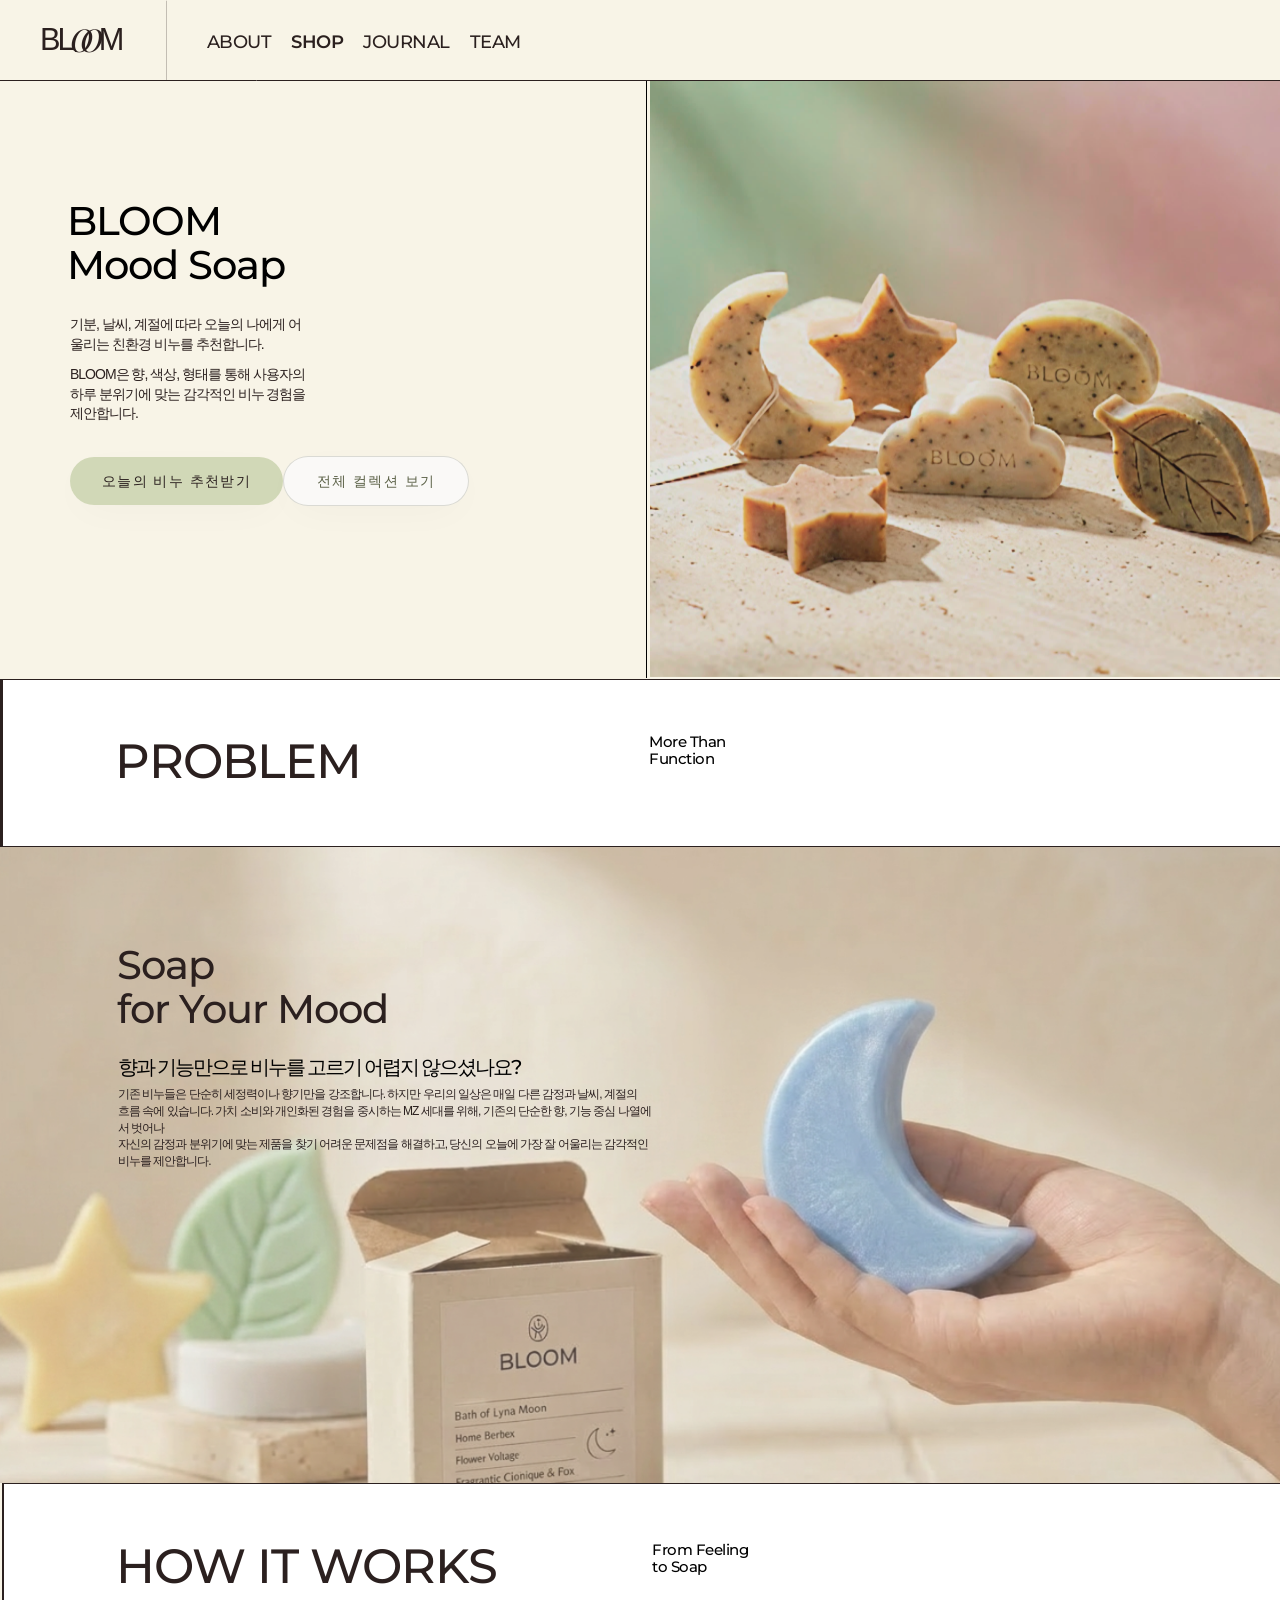
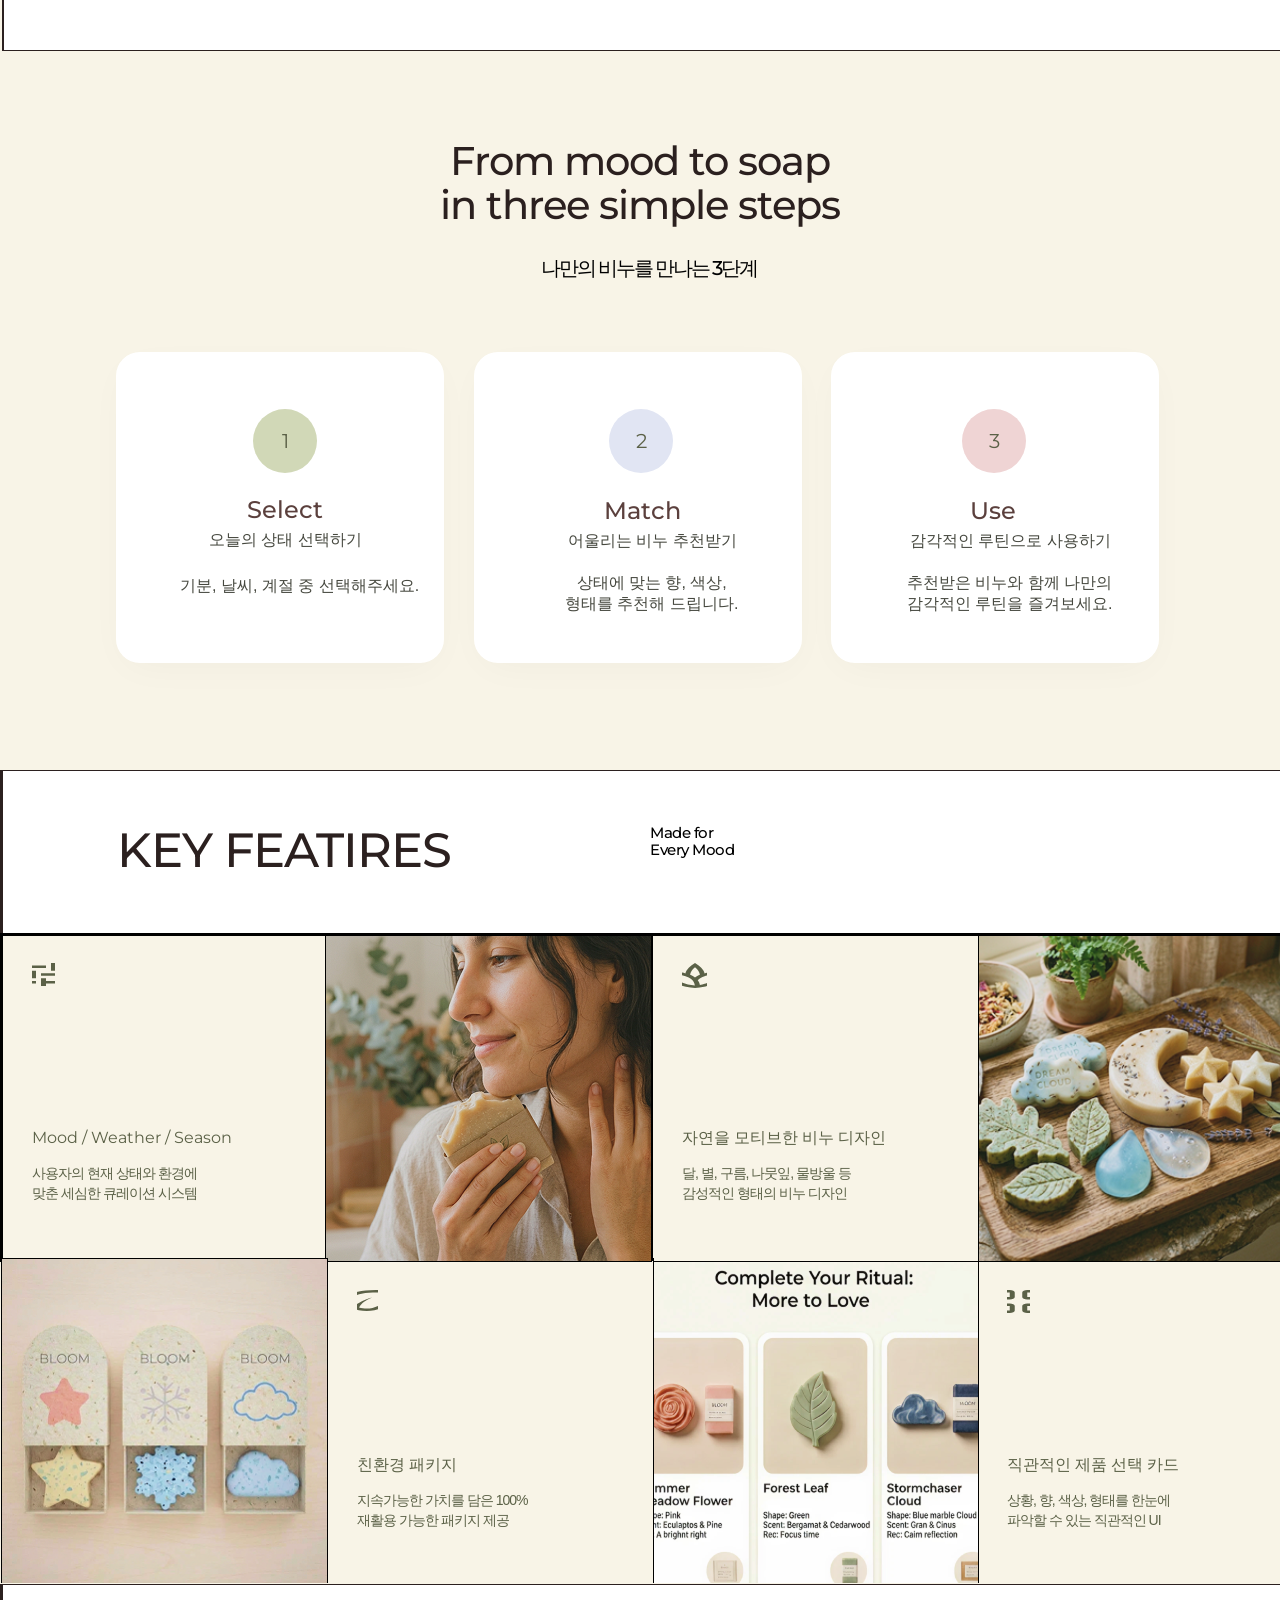
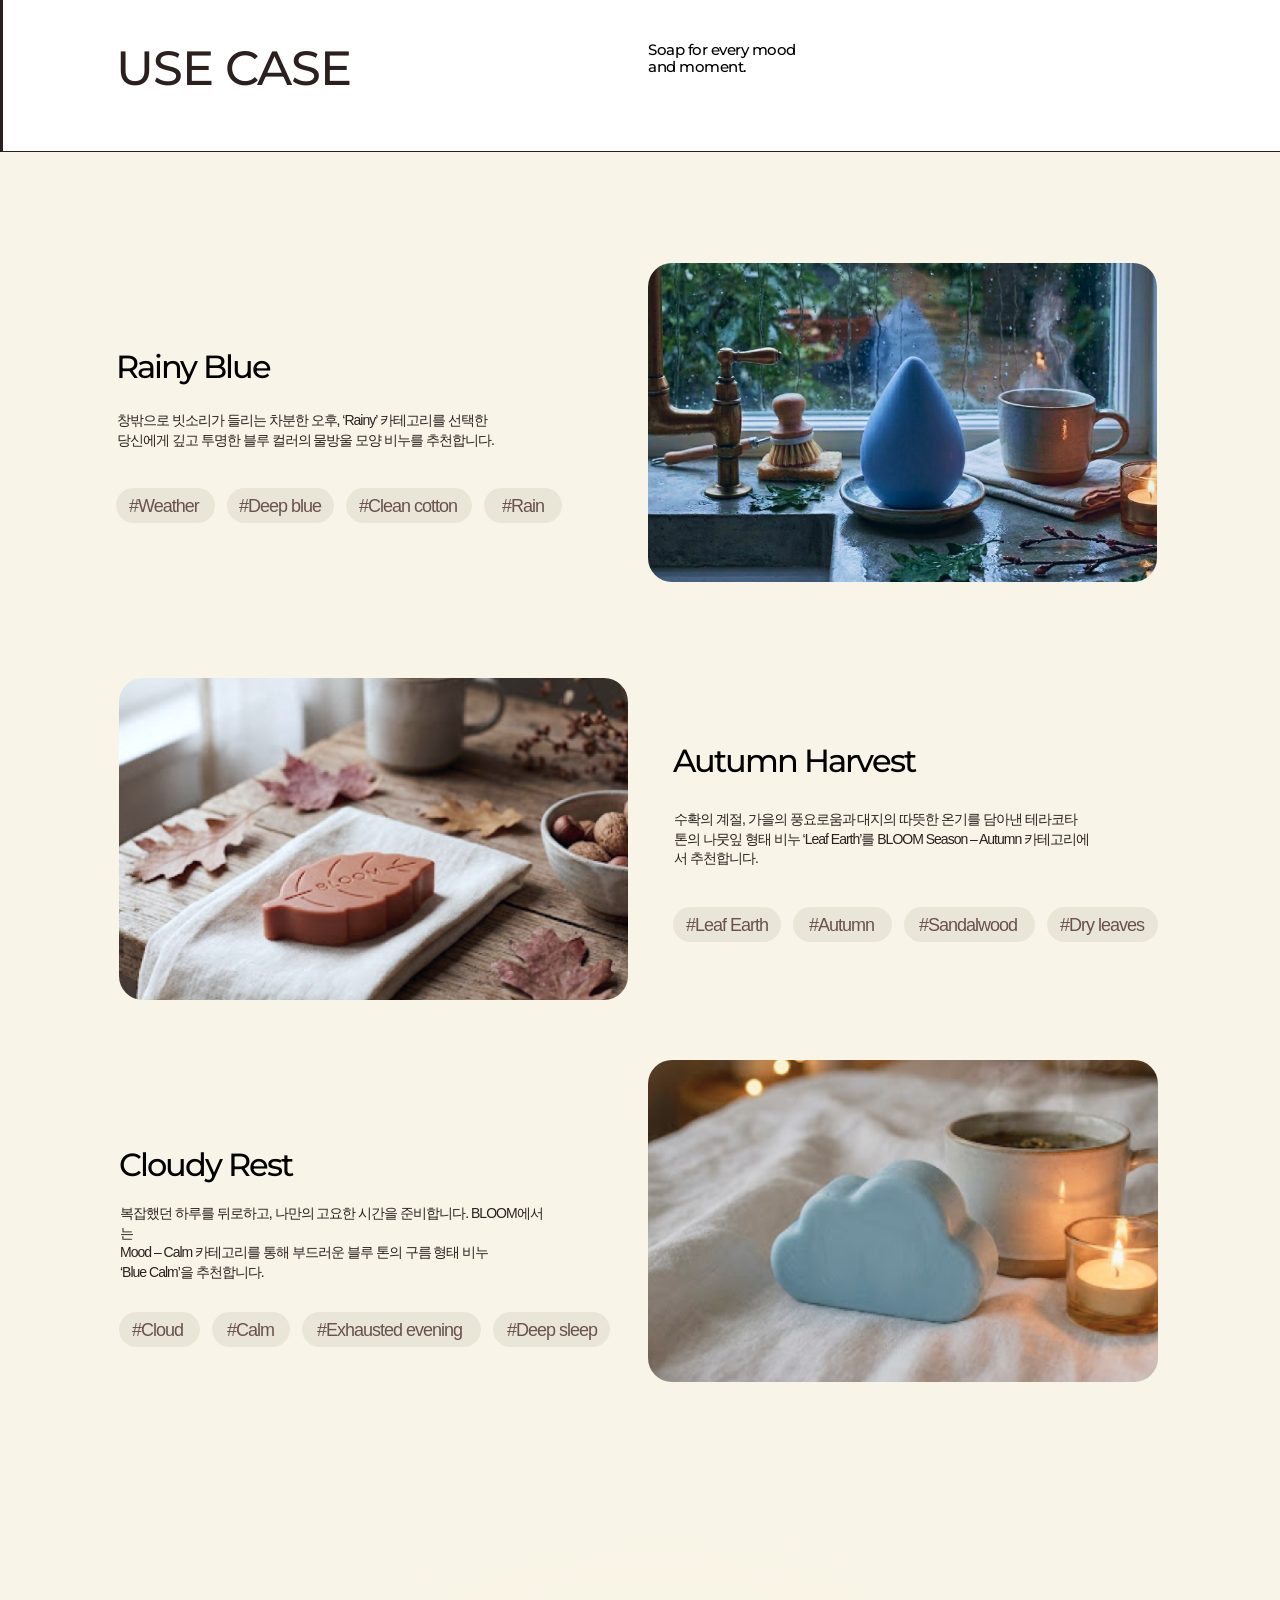
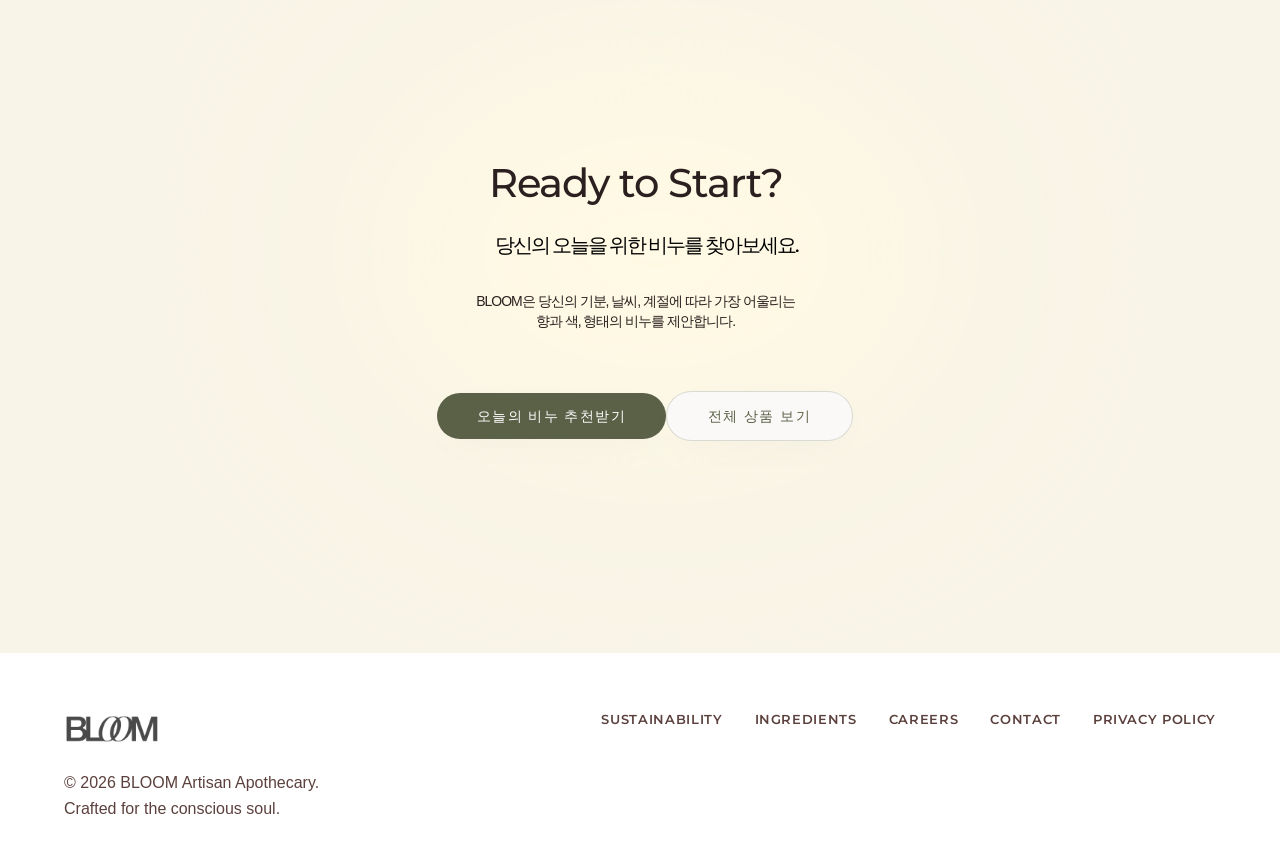
==== commit 24d9546d: "add product page all" ====
--- a/shop.html
+++ b/shop.html
@@ -16,7 +16,8 @@
 </head>
 <body>
   <div class="figma-container">
-    <!-- Top horizontal line -->
+    <header class="site-header" style="position: fixed; top: 0; left: 0; width: 100vw; height: 6.25vw; background-color: transparent; transition: background-color 0.4s ease; z-index: 99999;">
+<!-- Top horizontal line -->
     <div class="abs line-top-horiz">
       <img src="assets/vector2.svg" class="abs line-svg">
     </div>
@@ -46,6 +47,7 @@
       <span class="abs logo-small-m">M</span>
       <div class="abs logo-small-dot"></div>
     </a>
+</header>
     
     <div class="" data-node-id="124:429" data-name="Html → Body" style="position: relative; width: 100%; height: 100%; background-image: linear-gradient(90deg, rgb(248, 244, 231) 0%, rgb(248, 244, 231) 100%), linear-gradient(90deg, rgb(255, 255, 255) 0%, rgb(255, 255, 255) 100%);">
           <!-- Footer -->
@@ -70,35 +72,37 @@
     </div>
 
       <div class="left-0" style="position: absolute; height: 46.71875vw; overflow: clip; top: 6.25vw; width: 100.0vw;" data-node-id="124:605" data-name="1">
-        <div class="top-0" style="position: absolute; height: 46.71875vw; left: 50.78125vw; width: 49.21875vw;" data-node-id="125:629" data-name="BLOOM Mood Soap Collection">
+        <div class="top-0 reveal reveal-scale img-zoom-wrap reveal reveal-scale img-zoom-wrap" style="position: absolute; height: 46.71875vw; left: 50.78125vw; width: 49.21875vw;"  data-node-id="125:629" data-name="BLOOM Mood Soap Collection">
           <img alt="" class="" style="position: absolute; top: 0; right: 0; bottom: 0; left: 0; max-width: none; object-position: bottom; pointer-events: none; width: 100%; height: 100%;" src="assets/2e177b580797db9822e70c5a8231b9b4d5d96bc9.png">
         </div>
         <div class="contents" style="display: contents;" data-node-id="124:487">
-          <div class="content-stretch" style="position: absolute; display: flex; align-items: center; justify-content: space-between; left: 9.453125vw; top: 31.40625vw; width: 29.685234375vw;" data-node-id="126:696">
-            <div class="content-stretch" style="background-color: #D1D8B7; display: flex; flex-direction: column; align-items: center; justify-content: center; padding-left: 2.5vw; padding-right: 2.5vw; padding-top: 1.328125vw; padding-bottom: 1.328125vw; position: relative; border-radius: 781.171875vw; flex-shrink: 0;" data-node-id="124:488" data-name="Button">
+          <div class="hero-content-wrapper" style="position: relative; z-index: 10; display: block; top: -2vw; left: -4vw;">
+          <div class="content-stretch" style="position: absolute; display: flex; align-items: center; justify-content: space-between; left: 9.453125vw; top: 31.40625vw; width: 29.685234375vw;; z-index: 10;" data-node-id="126:696">
+            <div class="content-stretch reveal reveal-up hover-lift delay-200"  style="background-color: #D1D8B7; display: flex; flex-direction: column; align-items: center; justify-content: center; padding-left: 2.5vw; padding-right: 2.5vw; padding-top: 1.328125vw; padding-bottom: 1.328125vw; position: relative; border-radius: 781.171875vw; flex-shrink: 0;; cursor: pointer;" data-node-id="124:488" data-name="Button">
               <div class="" style="position: absolute; inset: 0 0.00234375vw 0 0; border-radius: 781.171875vw; box-shadow: 0.0vw 0.78125vw 3.125vw -0.78125vw rgba(0,0,0,0.04);" data-node-id="124:489" data-name="Button:shadow"></div>
               <div class="[word-break:break-word] not-italic" style="display: flex; flex-direction: column; font-family: 'Pretendard', sans-serif; justify-content: center; line-height: 0; position: relative; flex-shrink: 0; color: #2b201f; font-size: 1.09375vw; text-align: center; letter-spacing: 0.10937499999999999vw; text-transform: uppercase; white-space: nowrap;" data-node-id="124:490">
                 <p class="" style="line-height: 1.09375vw;">오늘의 비누 추천받기</p>
               </div>
             </div>
-            <div class="content-stretch" style="background-color: #faf9f7; border-width: 1px; border-color: rgba(91,97,71,0.2); border-style: solid; display: flex; flex-direction: column; align-items: center; justify-content: center; padding-left: 2.578125vw; padding-right: 2.578125vw; padding-top: 1.328125vw; padding-bottom: 1.328125vw; position: relative; border-radius: 781.171875vw; flex-shrink: 0;" data-node-id="124:491" data-name="Button">
+            <div class="content-stretch reveal reveal-up hover-lift delay-200"  style="background-color: #faf9f7; border-width: 1px; border-color: rgba(91,97,71,0.2); border-style: solid; display: flex; flex-direction: column; align-items: center; justify-content: center; padding-left: 2.578125vw; padding-right: 2.578125vw; padding-top: 1.328125vw; padding-bottom: 1.328125vw; position: relative; border-radius: 781.171875vw; flex-shrink: 0;; cursor: pointer;" data-node-id="124:491" data-name="Button">
               <div class="" style="position: absolute; background-color: rgba(255,255,255,0); inset: -0.078125vw -0.07578125vw -0.078125vw -0.078125vw; border-radius: 781.171875vw; box-shadow: 0.0vw 0.78125vw 3.125vw -0.78125vw rgba(0,0,0,0.04);" data-node-id="124:492" data-name="Button:shadow"></div>
               <div class="[word-break:break-word] not-italic" style="display: flex; flex-direction: column; font-family: 'Pretendard', sans-serif; justify-content: center; line-height: 0; position: relative; flex-shrink: 0; color: #5b6147; font-size: 1.09375vw; text-align: center; letter-spacing: 0.10937499999999999vw; text-transform: uppercase; white-space: nowrap;" data-node-id="124:493">
                 <p class="" style="line-height: 1.09375vw;">전체 컬렉션 보기</p>
               </div>
             </div>
           </div>
-          <div class="[word-break:break-word]" style="transform: translateY(-50%); position: absolute; display: flex; flex-direction: column; font-family: 'Montserrat', sans-serif; font-weight: 500; justify-content: center; line-height: 0; left: 9.21875vw; font-size: 3.125vw; color: black; top: 14.765625vw; letter-spacing: -0.078125vw; white-space: nowrap;" data-node-id="124:494">
+          <div class="[word-break:break-word] reveal reveal-up" style="transform: translateY(-50%); position: absolute; display: flex; flex-direction: column; font-family: 'Montserrat', sans-serif; font-weight: 500; justify-content: center; line-height: 0; left: 9.21875vw; font-size: 3.125vw; color: black; top: 14.765625vw; letter-spacing: -0.078125vw; white-space: nowrap;"  data-node-id="124:494">
             <p class="" style="line-height: 1.1; margin-bottom: 0;">BLOOM</p>
             <p class="" style="line-height: 1.1;">Mood Soap</p>
           </div>
           <div class="[word-break:break-word] content-stretch items-start not-italic" style="position: absolute; display: flex; flex-direction: column; font-family: 'Pretendard', sans-serif; gap: 0.78125vw; line-height: 0; left: 9.453125vw; color: #2b201f; font-size: 1.09375vw; top: 20.390625vw; letter-spacing: -0.078125vw; width: 19.0625vw;" data-node-id="126:695">
-            <div class="" style="display: flex; flex-direction: column; justify-content: center; position: relative; flex-shrink: 0; width: 100%;" data-node-id="124:495">
+            <div class="reveal reveal-up delay-100" style="display: flex; flex-direction: column; justify-content: center; position: relative; flex-shrink: 0; width: 100%;"  data-node-id="124:495">
               <p class="" style="line-height: 1.4;">기분, 날씨, 계절에 따라 오늘의 나에게 어울리는 친환경 비누를 추천합니다.</p>
             </div>
-            <div class="" style="display: flex; flex-direction: column; justify-content: center; position: relative; flex-shrink: 0; width: 100%;" data-node-id="124:496">
+            <div class="reveal reveal-up delay-100" style="display: flex; flex-direction: column; justify-content: center; position: relative; flex-shrink: 0; width: 100%;"  data-node-id="124:496">
               <p class="" style="line-height: 1.4;">BLOOM은 향, 색상, 형태를 통해 사용자의 하루 분위기에 맞는 감각적인 비누 경험을 제안합니다.</p>
             </div>
+          </div>
           </div>
         </div>
         <div class="top-0 w-0" style="position: absolute; display: flex; height: 46.71875vw; align-items: center; justify-content: center; left: 28.1vw;">
@@ -112,125 +116,127 @@
         </div>
       </div>
       <div class="left-0" style="position: absolute; height: 62.8125vw; overflow: clip; top: 53.046875vw; width: 100.0vw;" data-node-id="125:623" data-name="2">
-        <div class="left-0" style="position: absolute; height: 49.921875vw; top: 12.890625vw; width: 100.0vw;" data-node-id="125:624" data-name="image 725">
+        <div class="left-0 reveal reveal-slow-zoom reveal reveal-scale" style="position: absolute; height: 49.921875vw; top: 12.890625vw; width: 100.0vw;"  data-node-id="125:624" data-name="image 725">
           <div class="" style="position: absolute; top: 0; right: 0; bottom: 0; left: 0; opacity: 0.75; overflow: hidden; pointer-events: none;">
             <img alt="" class="" style="position: absolute; height: 114.55%; left: -1.72%; max-width: none; top: -4.48%; width: 101.72%;" src="assets/f9c973a9ae3fbb43b12e964196175d963f8e803b.png">
           </div>
         </div>
         <div class="left-0 top-0" style="position: absolute; background-color: white; border-color: #2b201f; border-bottom-width: 1px; border-style: solid; border-top-width: 1px; height: 12.96875vw; width: 100.0vw;" data-node-id="125:626"></div>
         <div class="[word-break:break-word] contents" style="display: contents; line-height: 0;" data-node-id="124:522">
-          <div class="" style="transform: translateY(-50%); position: absolute; display: flex; flex-direction: column; font-family: 'Montserrat', sans-serif; font-weight: 500; justify-content: center; left: calc(50% - 40.78125vw); font-size: 1.5625vw; color: black; top: 26.328125vw; letter-spacing: -0.15625vw; white-space: nowrap;" data-node-id="124:523">
+          <div class="problem-content-wrapper" style="position: relative; z-index: 10; display: block; top: 4vw;">
+          <div class="reveal reveal-up delay-200 reveal reveal-up" style="transform: translateY(-50%); position: absolute; display: flex; flex-direction: column; font-family: 'Montserrat', sans-serif; font-weight: 500; justify-content: center; left: calc(50% - 40.78125vw); font-size: 1.5625vw; color: black; top: 26.328125vw; letter-spacing: -0.15625vw; white-space: nowrap;"  data-node-id="124:523">
             <p class="" style="line-height: 3.28125vw;">향과 기능만으로 비누를 고르기 어렵지 않으셨나요?</p>
           </div>
-          <div class="not-italic" style="transform: translateY(-50%); position: absolute; display: flex; flex-direction: column; font-family: 'Pretendard', sans-serif; justify-content: center; left: calc(50% - 40.78125vw); color: #2b201f; font-size: 0.9375vw; top: 31.0546875vw; letter-spacing: -0.078125vw; width: 41.640625vw; white-space: pre-wrap;" data-node-id="124:524">
+          <div class="not-italic reveal reveal-up delay-400 reveal reveal-up delay-100" style="transform: translateY(-50%); position: absolute; display: flex; flex-direction: column; font-family: 'Pretendard', sans-serif; justify-content: center; left: calc(50% - 40.78125vw); color: #2b201f; font-size: 0.9375vw; top: 31.0546875vw; letter-spacing: -0.078125vw; width: 41.640625vw; white-space: pre-wrap;"  data-node-id="124:524">
             <p class="" style="line-height: 1.4; margin-bottom: 0;">기존 비누들은 단순히 세정력이나 향기만을 강조합니다. 하지만 우리의 일상은 매일 다른 감정과 날씨, 계절의</p>
             <p class="" style="line-height: 1.4; margin-bottom: 0;">흐름 속에 있습니다. 가치 소비와 개인화된 경험을 중시하는 MZ 세대를 위해, 기존의 단순한 향, 기능 중심 나열에서 벗어나</p>
             <p class="" style="line-height: 1.4;">자신의 감정과 분위기에 맞는 제품을 찾기 어려운 문제점을 해결하고, 당신의 오늘에 가장 잘 어울리는 감각적인 비누를 제안합니다.</p>
           </div>
-          <div class="" style="transform: translateY(-50%); position: absolute; display: flex; flex-direction: column; font-family: 'Montserrat', sans-serif; font-weight: 500; justify-content: center; left: 9.140625vw; color: #2b201f; font-size: 3.125vw; top: 20.078125vw; letter-spacing: -0.078125vw; white-space: nowrap;" data-node-id="124:525">
+          <div class="reveal reveal-up reveal reveal-up" style="transform: translateY(-50%); position: absolute; display: flex; flex-direction: column; font-family: 'Montserrat', sans-serif; font-weight: 500; justify-content: center; left: 9.140625vw; color: #2b201f; font-size: 3.125vw; top: 20.078125vw; letter-spacing: -0.078125vw; white-space: nowrap;"  data-node-id="124:525">
             <p class="" style="line-height: 1.1; margin-bottom: 0;">Soap</p>
             <p class="" style="line-height: 1.1;">for Your Mood</p>
           </div>
-        </div>
-        <div class="[word-break:break-word]" style="transform: translateY(-50%); position: absolute; display: flex; flex-direction: column; font-family: 'Montserrat', sans-serif; font-weight: 500; justify-content: center; line-height: 0; left: calc(50% - 41.015625vw); color: #2b201f; font-size: 3.75vw; top: 6.40625vw; letter-spacing: -0.078125vw; text-transform: uppercase; white-space: nowrap;" data-node-id="124:563">
+          </div>
+        </div>
+        <div class="[word-break:break-word] reveal reveal-up reveal reveal-up delay-100" style="transform: translateY(-50%); position: absolute; display: flex; flex-direction: column; font-family: 'Montserrat', sans-serif; font-weight: 500; justify-content: center; line-height: 0; left: calc(50% - 41.015625vw); color: #2b201f; font-size: 3.75vw; top: 6.40625vw; letter-spacing: -0.078125vw; text-transform: uppercase; white-space: nowrap;"  data-node-id="124:563">
           <p class="" style="line-height: 5.46875vw;">Problem</p>
         </div>
-        <div class="[word-break:break-word]" style="transform: translateY(-50%); position: absolute; display: flex; flex-direction: column; font-family: 'Montserrat', sans-serif; font-weight: 500; justify-content: center; line-height: 0; left: 50.703125vw; font-size: 1.171875vw; color: black; top: 5.625vw; letter-spacing: -0.0390625vw; white-space: nowrap;" data-node-id="124:567">
+        <div class="[word-break:break-word] reveal reveal-up delay-200 reveal reveal-up" style="transform: translateY(-50%); position: absolute; display: flex; flex-direction: column; font-family: 'Montserrat', sans-serif; font-weight: 500; justify-content: center; line-height: 0; left: 50.703125vw; font-size: 1.171875vw; color: black; top: 5.625vw; letter-spacing: -0.0390625vw; white-space: nowrap;"  data-node-id="124:567">
           <p class="" style="line-height: 1.12; margin-bottom: 0;">More Than</p>
           <p class="" style="line-height: 1.12;">Function</p>
         </div>
       </div>
       <div class="" style="position: absolute; height: 69.296875vw; left: 0.15625vw; overflow: clip; top: 115.859375vw; width: 100.46875vw;" data-node-id="125:635" data-name="4">
         <div class="contents" style="display: contents;" data-node-id="125:636">
-          <div class="[word-break:break-word]" style="transform: translateY(-50%); position: absolute; display: flex; flex-direction: column; font-family: 'Montserrat', sans-serif; font-weight: 500; justify-content: center; line-height: 0; left: calc(50% - 8.125vw); font-size: 1.5625vw; color: black; top: 30.078125vw; letter-spacing: -0.15625vw; white-space: nowrap;" data-node-id="125:637">
+          <div class="[word-break:break-word] reveal reveal-up delay-200 reveal reveal-up" style="transform: translateY(-50%); position: absolute; display: flex; flex-direction: column; font-family: 'Montserrat', sans-serif; font-weight: 500; justify-content: center; line-height: 0; left: calc(50% - 8.125vw); font-size: 1.5625vw; color: black; top: 30.078125vw; letter-spacing: -0.15625vw; white-space: nowrap;"  data-node-id="125:637">
             <p class="" style="line-height: 3.28125vw;">나만의 비누를 만나는 3단계</p>
           </div>
-          <div class="" style="transform: translateX(-50%); position: absolute; background-color: white; height: 24.296875vw; left: calc(50% - 28.515625vw); border-radius: 1.875vw; box-shadow: 0.0vw 0.78125vw 3.125vw -0.78125vw rgba(0,0,0,0.04); top: 36.670312499999994vw; width: 25.625vw;" data-node-id="125:638" data-name="Step 1:shadow"></div>
+          <div class="reveal hover-lift reveal-up reveal-scale hover-lift delay-100 reveal reveal-scale hover-lift" style="transform: translateX(-50%); position: absolute; background-color: white; height: 24.296875vw; left: calc(50% - 28.515625vw); border-radius: 1.875vw; box-shadow: 0.0vw 0.78125vw 3.125vw -0.78125vw rgba(0,0,0,0.04); top: 36.670312499999994vw; width: 25.625vw;"  data-node-id="125:638" data-name="Step 1:shadow"></div>
           <div class="contents" style="display: contents;" data-node-id="125:639">
-            <div class="content-stretch" style="transform: translateX(-50%); position: absolute; background-color: #d1d8b7; display: flex; align-items: center; justify-content: center; left: calc(50% - 28.09921875vw); border-radius: 781.171875vw; width: 5.0vw; height: 5.0vw; top: 41.09375vw;" data-node-id="125:640" data-name="Background">
-              <div class="[word-break:break-word]" style="display: flex; flex-direction: column; font-family: 'Montserrat', sans-serif; font-weight: 400; justify-content: center; line-height: 0; position: relative; flex-shrink: 0; color: #5b6147; font-size: 1.5625vw; text-align: center; white-space: nowrap;" data-node-id="125:641">
+            <div class="content-stretch reveal reveal-up reveal-scale delay-100" style="transform: translateX(-50%); position: absolute; background-color: #d1d8b7; display: flex; align-items: center; justify-content: center; left: calc(50% - 28.09921875vw); border-radius: 781.171875vw; width: 5.0vw; height: 5.0vw; top: 41.09375vw;" data-node-id="125:640" data-name="Background">
+              <div class="[word-break:break-word] reveal reveal-up reveal-scale delay-100" style="display: flex; flex-direction: column; font-family: 'Montserrat', sans-serif; font-weight: 400; justify-content: center; line-height: 0; position: relative; flex-shrink: 0; color: #5b6147; font-size: 1.5625vw; text-align: center; white-space: nowrap;" data-node-id="125:641">
                 <p class="" style="line-height: 2.1875vw;">1</p>
               </div>
             </div>
-            <div class="content-stretch right-[869.33px]" style="position: absolute; display: flex; flex-direction: column; align-items: center; left: 11.71875vw; top: 47.65625vw;" data-node-id="125:642" data-name="Heading 3">
-              <div class="[word-break:break-word]" style="display: flex; flex-direction: column; font-family: 'Montserrat', sans-serif; font-weight: 500; justify-content: center; line-height: 0; position: relative; flex-shrink: 0; color: #5b403d; font-size: 1.875vw; text-align: center; white-space: nowrap; left: 7.4vw;" data-node-id="125:643">
+            <div class="content-stretch right-[869.33px] reveal reveal-up reveal-scale delay-100" style="position: absolute; display: flex; flex-direction: column; align-items: center; left: 11.71875vw; top: 47.65625vw;" data-node-id="125:642" data-name="Heading 3">
+              <div class="[word-break:break-word] reveal reveal-up reveal-scale delay-100" style="display: flex; flex-direction: column; font-family: 'Montserrat', sans-serif; font-weight: 500; justify-content: center; line-height: 0; position: relative; flex-shrink: 0; color: #5b403d; font-size: 1.875vw; text-align: center; white-space: nowrap; left: 7.4vw;" data-node-id="125:643">
                 <p class="" style="line-height: 2.625vw; ">Select</p>
               </div>
             </div>
-            <div class="content-stretch" style="position: absolute; display: flex; flex-direction: column; align-items: center; left: 11.71875vw; top: 50.3125vw; width: 20.833359374999997vw;" data-node-id="125:644" data-name="Heading 4">
-              <div class="[word-break:break-word] not-italic" style="display: flex; flex-direction: column; font-family: 'Pretendard', sans-serif; justify-content: center; line-height: 0; position: relative; flex-shrink: 0; color: #46483f; font-size: 1.25vw; text-align: center; white-space: nowrap;" data-node-id="125:645">
+            <div class="content-stretch reveal reveal-up reveal-scale delay-100" style="position: absolute; display: flex; flex-direction: column; align-items: center; left: 11.71875vw; top: 50.3125vw; width: 20.833359374999997vw;" data-node-id="125:644" data-name="Heading 4">
+              <div class="[word-break:break-word] not-italic reveal reveal-up reveal-scale delay-100" style="display: flex; flex-direction: column; font-family: 'Pretendard', sans-serif; justify-content: center; line-height: 0; position: relative; flex-shrink: 0; color: #46483f; font-size: 1.25vw; text-align: center; white-space: nowrap;" data-node-id="125:645">
                 <p class="" style="line-height: 2.0vw;">오늘의 상태 선택하기</p>
               </div>
             </div>
-            <div class="content-stretch right-[869.33px]" style="position: absolute; display: flex; flex-direction: column; align-items: center; left: 11.71875vw; top: 53.90625vw;" data-node-id="125:646" data-name="Container">
-              <div class="[word-break:break-word] not-italic" style="display: flex; flex-direction: column; font-family: 'Pretendard', sans-serif; justify-content: center; line-height: 0; position: relative; flex-shrink: 0; color: #46483f; font-size: 1.25vw; text-align: center; white-space: nowrap; left: 2.2vw" data-node-id="125:647">
+            <div class="content-stretch right-[869.33px] reveal reveal-up reveal-scale delay-100" style="position: absolute; display: flex; flex-direction: column; align-items: center; left: 11.71875vw; top: 53.90625vw;" data-node-id="125:646" data-name="Container">
+              <div class="[word-break:break-word] not-italic reveal reveal-up reveal-scale delay-100" style="display: flex; flex-direction: column; font-family: 'Pretendard', sans-serif; justify-content: center; line-height: 0; position: relative; flex-shrink: 0; color: #46483f; font-size: 1.25vw; text-align: center; white-space: nowrap; left: 2.2vw" data-node-id="125:647">
                 <p class="" style="line-height: 2.0vw;">기분, 날씨, 계절 중 선택해주세요.</p>
               </div>
             </div>
           </div>
-          <div class="" style="transform: translateX(-50%); position: absolute; background-color: white; height: 24.296875vw; left: calc(50% - 0.546875vw); border-radius: 1.875vw; box-shadow: 0.0vw 0.78125vw 3.125vw -0.78125vw rgba(0,0,0,0.04); top: 36.670312499999994vw; width: 25.625vw;" data-node-id="125:648" data-name="Step 2:shadow"></div>
-          <div class="contents" style="display: contents;" data-node-id="125:649">
-            <div class="content-stretch" style="transform: translateX(-50%); position: absolute; background-color: #e1e5f3; display: flex; align-items: center; justify-content: center; left: calc(50% - 0.28671874999999997vw); border-radius: 781.171875vw; width: 5.0vw; height: 5.0vw; top: 41.09375vw;" data-node-id="125:650" data-name="Background">
-              <div class="[word-break:break-word]" style="display: flex; flex-direction: column; font-family: 'Montserrat', sans-serif; font-weight: 400; justify-content: center; line-height: 0; position: relative; flex-shrink: 0; color: #5b6147; font-size: 1.5625vw; text-align: center; white-space: nowrap;" data-node-id="125:651">
+          <div class="reveal hover-lift reveal-up reveal-scale hover-lift delay-200 reveal reveal-scale hover-lift" style="transform: translateX(-50%); position: absolute; background-color: white; height: 24.296875vw; left: calc(50% - 0.546875vw); border-radius: 1.875vw; box-shadow: 0.0vw 0.78125vw 3.125vw -0.78125vw rgba(0,0,0,0.04); top: 36.670312499999994vw; width: 25.625vw;"  data-node-id="125:648" data-name="Step 2:shadow"></div>
+          <div class="contents reveal reveal-up reveal-scale delay-200" style="display: contents;" data-node-id="125:649">
+            <div class="content-stretch reveal reveal-up reveal-scale delay-200" style="transform: translateX(-50%); position: absolute; background-color: #e1e5f3; display: flex; align-items: center; justify-content: center; left: calc(50% - 0.28671874999999997vw); border-radius: 781.171875vw; width: 5.0vw; height: 5.0vw; top: 41.09375vw;" data-node-id="125:650" data-name="Background">
+              <div class="[word-break:break-word] reveal reveal-up reveal-scale delay-200" style="display: flex; flex-direction: column; font-family: 'Montserrat', sans-serif; font-weight: 400; justify-content: center; line-height: 0; position: relative; flex-shrink: 0; color: #5b6147; font-size: 1.5625vw; text-align: center; white-space: nowrap;" data-node-id="125:651">
                 <p class="" style="line-height: 2.1875vw;">2</p>
               </div>
             </div>
-            <div class="content-stretch right-[513.33px]" style="position: absolute; display: flex; flex-direction: column; align-items: center; left: 39.53125vw; padding-top: 0.05468749999999999vw; top: 47.65625vw;" data-node-id="125:652" data-name="Heading 3">
-              <div class="[word-break:break-word]" style="display: flex; flex-direction: column; font-family: 'Montserrat', sans-serif; font-weight: 500; justify-content: center; line-height: 0; position: relative; flex-shrink: 0; color: #5b403d; font-size: 1.875vw; text-align: center; white-space: nowrap; left: 7.5vw" data-node-id="125:653">
+            <div class="content-stretch right-[513.33px] reveal reveal-up reveal-scale delay-200" style="position: absolute; display: flex; flex-direction: column; align-items: center; left: 39.53125vw; padding-top: 0.05468749999999999vw; top: 47.65625vw;" data-node-id="125:652" data-name="Heading 3">
+              <div class="[word-break:break-word] reveal reveal-up reveal-scale delay-200" style="display: flex; flex-direction: column; font-family: 'Montserrat', sans-serif; font-weight: 500; justify-content: center; line-height: 0; position: relative; flex-shrink: 0; color: #5b403d; font-size: 1.875vw; text-align: center; white-space: nowrap; left: 7.5vw" data-node-id="125:653">
                 <p class="" style="line-height: 2.625vw;">Match</p>
               </div>
             </div>
-            <div class="content-stretch right-[513.33px]" style="position: absolute; display: flex; flex-direction: column; align-items: center; left: 44.2vw; padding-top: 0.05546875vw; top: 50.3125vw;" data-node-id="125:654" data-name="Heading 4">
-              <div class="[word-break:break-word] not-italic" style="display: flex; flex-direction: column; font-family: 'Pretendard', sans-serif; justify-content: center; line-height: 0; position: relative; flex-shrink: 0; color: #46483f; font-size: 1.25vw; text-align: center; white-space: nowrap; " data-node-id="125:655">
+            <div class="content-stretch right-[513.33px] reveal reveal-up reveal-scale delay-200" style="position: absolute; display: flex; flex-direction: column; align-items: center; left: 44.2vw; padding-top: 0.05546875vw; top: 50.3125vw;" data-node-id="125:654" data-name="Heading 4">
+              <div class="[word-break:break-word] not-italic reveal reveal-up reveal-scale delay-200" style="display: flex; flex-direction: column; font-family: 'Pretendard', sans-serif; justify-content: center; line-height: 0; position: relative; flex-shrink: 0; color: #46483f; font-size: 1.25vw; text-align: center; white-space: nowrap; " data-node-id="125:655">
                 <p class="" style="line-height: 2.0vw;">어울리는 비누 추천받기</p>
               </div>
             </div>
-            <div class="content-stretch right-[513px]" style="position: absolute; display: flex; flex-direction: column; align-items: center; left: 44vw; top: 53.90625vw;" data-node-id="125:656" data-name="Container">
-              <div class="[word-break:break-word] not-italic" style="display: flex; flex-direction: column; font-family: 'Pretendard', sans-serif; justify-content: center; line-height: 0; position: relative; flex-shrink: 0; color: #46483f; font-size: 1.25vw; text-align: center; white-space: nowrap;" data-node-id="125:657">
+            <div class="content-stretch right-[513px] reveal reveal-up reveal-scale delay-200" style="position: absolute; display: flex; flex-direction: column; align-items: center; left: 44vw; top: 53.90625vw;" data-node-id="125:656" data-name="Container">
+              <div class="[word-break:break-word] not-italic reveal reveal-up reveal-scale delay-200" style="display: flex; flex-direction: column; font-family: 'Pretendard', sans-serif; justify-content: center; line-height: 0; position: relative; flex-shrink: 0; color: #46483f; font-size: 1.25vw; text-align: center; white-space: nowrap;" data-node-id="125:657">
                 <p class="" style="line-height: 1.3; margin-bottom: 0;">상태에 맞는 향, 색상,</p>
                 <p class="" style="line-height: 1.3;">형태를 추천해 드립니다.</p>
               </div>
             </div>
           </div>
-          <div class="" style="transform: translateX(-50%); position: absolute; background-color: white; height: 24.296875vw; left: calc(50% + 27.34375vw); border-radius: 1.875vw; box-shadow: 0.0vw 0.78125vw 3.125vw -0.78125vw rgba(0,0,0,0.04); top: 36.670312499999994vw; width: 25.625vw;" data-node-id="125:658" data-name="Step 3:shadow"></div>
-          <div class="contents" style="display: contents;" data-node-id="125:659">
-            <div class="content-stretch" style="transform: translateX(-50%); position: absolute; background-color: #efd4d4; display: flex; align-items: center; justify-content: center; left: calc(50% + 27.291406249999998vw); border-radius: 781.171875vw; width: 5.0vw; height: 5.0vw; top: 41.09375vw;" data-node-id="125:660" data-name="Background">
-              <div class="[word-break:break-word]" style="display: flex; flex-direction: column; font-family: 'Montserrat', sans-serif; font-weight: 400; justify-content: center; line-height: 0; position: relative; flex-shrink: 0; color: #5b6147; font-size: 1.5625vw; text-align: center; white-space: nowrap;" data-node-id="125:661">
+          <div class="reveal hover-lift reveal-up reveal-scale hover-lift delay-300 reveal reveal-scale hover-lift" style="transform: translateX(-50%); position: absolute; background-color: white; height: 24.296875vw; left: calc(50% + 27.34375vw); border-radius: 1.875vw; box-shadow: 0.0vw 0.78125vw 3.125vw -0.78125vw rgba(0,0,0,0.04); top: 36.670312499999994vw; width: 25.625vw;"  data-node-id="125:658" data-name="Step 3:shadow"></div>
+          <div class="contents reveal reveal-up reveal-scale delay-300" style="display: contents;" data-node-id="125:659">
+            <div class="content-stretch reveal reveal-up reveal-scale delay-300" style="transform: translateX(-50%); position: absolute; background-color: #efd4d4; display: flex; align-items: center; justify-content: center; left: calc(50% + 27.291406249999998vw); border-radius: 781.171875vw; width: 5.0vw; height: 5.0vw; top: 41.09375vw;" data-node-id="125:660" data-name="Background">
+              <div class="[word-break:break-word] reveal reveal-up reveal-scale delay-300" style="display: flex; flex-direction: column; font-family: 'Montserrat', sans-serif; font-weight: 400; justify-content: center; line-height: 0; position: relative; flex-shrink: 0; color: #5b6147; font-size: 1.5625vw; text-align: center; white-space: nowrap;" data-node-id="125:661">
                 <p class="" style="line-height: 2.1875vw;">3</p>
               </div>
             </div>
-            <div class="content-stretch right-[160.33px]" style="position: absolute; display: flex; flex-direction: column; align-items: center; left: 67.109375vw; padding-top: 0.05468749999999999vw; top: 47.67968749999999vw;" data-node-id="125:662" data-name="Heading 3">
-              <div class="[word-break:break-word]" style="display: flex; flex-direction: column; font-family: 'Montserrat', sans-serif; font-weight: 500; justify-content: center; line-height: 0; position: relative; left: 8.5vw; flex-shrink: 0; color: #5b403d; font-size: 1.875vw; text-align: center; white-space: nowrap;" data-node-id="125:663">
+            <div class="content-stretch right-[160.33px] reveal reveal-up reveal-scale delay-300" style="position: absolute; display: flex; flex-direction: column; align-items: center; left: 67.109375vw; padding-top: 0.05468749999999999vw; top: 47.67968749999999vw;" data-node-id="125:662" data-name="Heading 3">
+              <div class="[word-break:break-word] reveal reveal-up reveal-scale delay-300" style="display: flex; flex-direction: column; font-family: 'Montserrat', sans-serif; font-weight: 500; justify-content: center; line-height: 0; position: relative; left: 8.5vw; flex-shrink: 0; color: #5b403d; font-size: 1.875vw; text-align: center; white-space: nowrap;" data-node-id="125:663">
                 <p class="" style="line-height: 2.625vw;">Use</p>
               </div>
             </div>
-            <div class="content-stretch right-[160.33px]" style="position: absolute; display: flex; flex-direction: column; align-items: center; left: 67.109375vw; padding-top: 0.05546875vw; top: 50.3125vw;" data-node-id="125:664" data-name="Heading 4">
-              <div class="[word-break:break-word] not-italic" style="display: flex; flex-direction: column; font-family: 'Pretendard', sans-serif;     left: 3.8vw;justify-content: center; line-height: 0; position: relative; flex-shrink: 0; color: #46483f; font-size: 1.25vw; text-align: center; white-space: nowrap;" data-node-id="125:665">
+            <div class="content-stretch right-[160.33px] reveal reveal-up reveal-scale delay-300" style="position: absolute; display: flex; flex-direction: column; align-items: center; left: 67.109375vw; padding-top: 0.05546875vw; top: 50.3125vw;" data-node-id="125:664" data-name="Heading 4">
+              <div class="[word-break:break-word] not-italic reveal reveal-up reveal-scale delay-300" style="display: flex; flex-direction: column; font-family: 'Pretendard', sans-serif;     left: 3.8vw;justify-content: center; line-height: 0; position: relative; flex-shrink: 0; color: #46483f; font-size: 1.25vw; text-align: center; white-space: nowrap;" data-node-id="125:665">
                 <p class="" style="line-height: 2.0vw;">감각적인 루틴으로 사용하기</p>
               </div>
             </div>
-            <div class="content-stretch right-[159.67px]" style="position: absolute; display: flex; flex-direction: column; align-items: center; left: 67.16171874999999vw; top: 53.90625vw;" data-node-id="125:666" data-name="Container">
-              <div class="[word-break:break-word] not-italic" style="display: flex; flex-direction: column; font-family: 'Pretendard', sans-serif; left: 3.5vw;justify-content: center; line-height: 0; position: relative; flex-shrink: 0; color: #46483f; font-size: 1.25vw; text-align: center; white-space: nowrap;" data-node-id="125:667">
+            <div class="content-stretch right-[159.67px] reveal reveal-up reveal-scale delay-300" style="position: absolute; display: flex; flex-direction: column; align-items: center; left: 67.16171874999999vw; top: 53.90625vw;" data-node-id="125:666" data-name="Container">
+              <div class="[word-break:break-word] not-italic reveal reveal-up reveal-scale delay-300" style="display: flex; flex-direction: column; font-family: 'Pretendard', sans-serif; left: 3.5vw;justify-content: center; line-height: 0; position: relative; flex-shrink: 0; color: #46483f; font-size: 1.25vw; text-align: center; white-space: nowrap;" data-node-id="125:667">
                 <p class="" style="line-height: 1.3; margin-bottom: 0;">추천받은 비누와 함께 나만의</p>
                 <p class="" style="line-height: 1.3;">감각적인 루틴을 즐겨보세요.</p>
               </div>
             </div>
           </div>
-          <div class="[word-break:break-word]" style="transform: translateX(-50%); transform: translateY(-50%); position: absolute; display: flex; flex-direction: column; font-family: 'Montserrat', sans-serif; font-weight: 500; justify-content: center; line-height: 0; left: 34.2vw; color: #2b201f; font-size: 3.125vw; text-align: center; top: 23.4375vw; letter-spacing: -0.078125vw; white-space: nowrap;" data-node-id="125:668">
+          <div class="[word-break:break-word] reveal reveal-up reveal reveal-up delay-200" style="transform: translateX(-50%); transform: translateY(-50%); position: absolute; display: flex; flex-direction: column; font-family: 'Montserrat', sans-serif; font-weight: 500; justify-content: center; line-height: 0; left: 34.2vw; color: #2b201f; font-size: 3.125vw; text-align: center; top: 23.4375vw; letter-spacing: -0.078125vw; white-space: nowrap;"  data-node-id="125:668">
             <p class="" style="line-height: 1.1; margin-bottom: 0;">From mood to soap</p>
             <p class="" style="line-height: 1.1;">in three simple steps</p>
           </div>
         </div>
-        <div class="left-0 top-0" style="position: absolute; background-color: white; border-color: #2b201f; border-bottom-width: 1px; border-style: solid; border-top-width: 1px; height: 12.96875vw; width: 100.0vw;" data-node-id="125:669"></div>
+        <div class="left-0 top-0  -up" style="position: absolute; background-color: white; border-color: #2b201f; border-bottom-width: 1px; border-style: solid; border-top-width: 1px; height: 12.96875vw; width: 100.0vw; left: -0.1vw;"  data-node-id="125:669"></div>
         <div class="[word-break:break-word]" style="transform: translateY(-50%); position: absolute; display: flex; flex-direction: column; font-family: 'Montserrat', sans-serif; font-weight: 500; justify-content: center; line-height: 0; left: calc(50% - 41.328125vw); color: #2b201f; font-size: 3.75vw; top: 6.484375vw; letter-spacing: -0.078125vw; text-transform: uppercase; white-space: nowrap;" data-node-id="125:670">
           <p class="" style="line-height: 5.46875vw;">HOW IT WORKS</p>
         </div>
-        <div class="[word-break:break-word]" style="transform: translateY(-50%); position: absolute; display: flex; flex-direction: column; font-family: 'Montserrat', sans-serif; font-weight: 500; justify-content: center; line-height: 0; left: 50.78125vw; font-size: 1.171875vw; color: black; top: 5.9375vw; letter-spacing: -0.0390625vw; white-space: nowrap;" data-node-id="125:671">
+        <div class="[word-break:break-word] reveal reveal-up delay-200 reveal reveal-up delay-100" style="transform: translateY(-50%); position: absolute; display: flex; flex-direction: column; font-family: 'Montserrat', sans-serif; font-weight: 500; justify-content: center; line-height: 0; left: 50.78125vw; font-size: 1.171875vw; color: black; top: 5.9375vw; letter-spacing: -0.0390625vw; white-space: nowrap;"  data-node-id="125:671">
           <p class="" style="line-height: 1.12; margin-bottom: 0;">From Feeling</p>
           <p class="" style="line-height: 1.12;">to Soap</p>
         </div>
       </div>
-      <div class="" style="position: absolute; height: 63.515625vw; left: 0; overflow: clip; top: 185.15625vw; width: 100.0vw;" data-node-id="134:235" data-name="5">
+      <div class=" reveal reveal-up" style="position: absolute; height: 63.515625vw; left: 0; overflow: clip; top: 185.15625vw; width: 100.0vw;"  data-node-id="134:235" data-name="5">
       <div class="" style="position: absolute; background-color: white; border-color: #2b201f;  border-style: solid; border-top-width: 1px; height: 12.734375vw; left: 0; top: 0; width: 100.0vw;" data-node-id="134:240"></div>
       <div class="" style="transform: translateX(-50%); position: absolute; background-color: #f8f4e7; left: calc(50vw - 37.3046875vw); width: 25.390625vw; height: 25.390625vw; top: 12.734375vw;" data-node-id="134:241"></div>
       <div class="" style="transform: translateX(-50%); position: absolute; background-color: #f8f4e7; left: calc(50vw - 11.9140625vw); width: 25.390625vw; height: 25.390625vw; top: 38.125vw;" data-node-id="134:242"></div>
@@ -239,195 +245,195 @@
       <div class="[word-break:break-word]" style="transform: translateY(-50%); position: absolute; display: flex; flex-direction: column; font-family: 'Montserrat', sans-serif; font-weight: 500; justify-content: center; line-height: 0; left: calc(50vw - 40.859375vw); color: #2b201f; font-size: 3.75vw; top: 6.25vw; letter-spacing: -0.078125vw; text-transform: uppercase; white-space: nowrap;" data-node-id="134:245">
         <p class="" style="line-height: 5.46875vw;">KEY FEATIRES</p>
       </div>
-      <div class="[word-break:break-word]" style="transform: translateY(-50%); position: absolute; display: flex; flex-direction: column; font-family: 'Montserrat', sans-serif; font-weight: 500; justify-content: center; line-height: 0; left: 50.78125vw; font-size: 1.171875vw; color: black; top: 5.625vw; letter-spacing: -0.0390625vw; white-space: nowrap;" data-node-id="134:246">
+      <div class="[word-break:break-word] delay-300 reveal reveal-up delay-100" style="transform: translateY(-50%); position: absolute; display: flex; flex-direction: column; font-family: 'Montserrat', sans-serif; font-weight: 500; justify-content: center; line-height: 0; left: 50.78125vw; font-size: 1.171875vw; color: black; top: 5.625vw; letter-spacing: -0.0390625vw; white-space: nowrap;"  data-node-id="134:246">
         <p class="mb-0" style="line-height: 1.12;">Made for</p>
         <p class="" style="line-height: 1.12;">Every Mood</p>
       </div>
-      <div class="" style="position: absolute; border-bottom-width: 1px; border-color: black; border-right-width: 1px; border-style: solid; left: 50.78125vw; width: 25.390625vw; height: 25.390625vw; top: 38.125vw;" data-node-id="134:334" data-name="key4 2">
+      <div class="reveal reveal-scale delay-400" style="position: absolute; border-bottom-width: 1px; border-color: black; border-right-width: 1px; border-style: solid; left: 50.78125vw; width: 25.390625vw; height: 25.390625vw; top: 38.125vw;"  data-node-id="134:334" data-name="key4 2">
         <img alt="" class="" style="object-fit: cover; position: absolute; top: 0; right: 0; bottom: 0; left: 0; max-width: none; object-fit: cover; pointer-events: none; width: 100%; height: 100%;" src="assets/c7fa7ae02f1e7f4fccd74523ca53c37f36195894.png">
       </div>
-      <div class="" style="position: absolute; border-bottom-width: 1px; border-color: black; border-right-width: 1px; border-style: solid; left: 76.171875vw; width: 25.390625vw; height: 25.390625vw; top: 12.734375vw;" data-node-id="134:335" data-name="key2 2">
+      <div class="reveal reveal-scale delay-400" style="position: absolute; border-bottom-width: 1px; border-color: black; border-right-width: 1px; border-style: solid; left: 76.171875vw; width: 25.390625vw; height: 25.390625vw; top: 12.734375vw;" data-node-id="134:335" data-name="key2 2">
         <div class="" style="position: absolute; top: 0; right: 0; bottom: 0; left: 0; overflow: hidden; pointer-events: none;">
           <img alt="" class="" style="object-fit: cover; position: absolute; height: 106.23%; left: 0; max-width: none; top: -6.19%; width: 100%;" src="assets/bb3d31f91850b559e0c11a14eb5be5a840b62716.png">
         </div>
       </div>
-      <div class="" style="position: absolute; background-color: #f8f4e7; border-bottom-width: 1px; border-color: black; border-right-width: 1px; border-style: solid; left: 0; width: 25.390625vw; height: 25.390625vw; top: 12.734375vw;" data-node-id="134:336"></div>
-      <div class="" style="position: absolute; background-color: #f8f4e7; border-bottom-width: 1px; border-color: black; border-right-width: 1px; border-style: solid; left: 50.78125vw; width: 25.390625vw; height: 25.390625vw; top: 12.734375vw;" data-node-id="134:337"></div>
-      <div class="" style="position: absolute; background-color: #f8f4e7; border-bottom-width: 1px; border-color: black; border-right-width: 1px; border-style: solid; left: 25.390625vw; width: 25.390625vw; height: 25.390625vw; top: 38.125vw;" data-node-id="134:338"></div>
+      <div class="-scale" style="position: absolute; background-color: #f8f4e7; border-bottom-width: 1px; border-color: black; border-right-width: 1px; border-style: solid; left: 0; width: 25.390625vw; height: 25.390625vw; top: 12.734375vw;" data-node-id="134:336"></div>
+      <div class="-scale" style="position: absolute; background-color: #f8f4e7; border-bottom-width: 1px; border-color: black; border-right-width: 1px; border-style: solid; left: 50.78125vw; width: 25.390625vw; height: 25.390625vw; top: 12.734375vw;" data-node-id="134:337"></div>
+      <div class="-scale" style="position: absolute; background-color: #f8f4e7; border-bottom-width: 1px; border-color: black; border-right-width: 1px; border-style: solid; left: 25.390625vw; width: 25.390625vw; height: 25.390625vw; top: 38.125vw;" data-node-id="134:338"></div>
       <!-- <div class="" style="position: absolute; background-color: #f8f4e7; border-bottom-width: 1px; border-color: black; border-right-width: 1px; border-style: solid; left: 76.171875vw; width: 25.390625vw; height: 25.390625vw; top: 38.125vw;" data-node-id="134:339"></div> -->
-      <div class="" style="position: absolute; border-bottom-width: 1px; border-color: black; border-right-width: 1px; border-style: solid; left: 25.390625vw; width: 25.390625vw; height: 25.390625vw; top: 12.734375vw;    border-left-width: 1px;
+      <div class="reveal reveal-scale delay-400" style="position: absolute; border-bottom-width: 1px; border-color: black; border-right-width: 1px; border-style: solid; left: 25.390625vw; width: 25.390625vw; height: 25.390625vw; top: 12.734375vw;    border-left-width: 1px;
 " data-node-id="134:340" data-name="key 1 1">
         <img alt="" class="" style="object-fit: cover; position: absolute; top: 0; right: 0; bottom: 0; left: 0; max-width: none; object-fit: cover; pointer-events: none; width: 100%; height: 100%;" src="assets/a76e3bc385cb7fb89344d05b3546209b2b3ec771.png">
       </div>
-      <div class="" style="position: absolute; border-bottom-width: 0px; border-color: black; border-right-width: 1px; border-style: solid; left: 0.0390625vw; width: 25.390625vw; height: 25.390625vw; top: 38.125vw; border-left-width: 1px; border-top-width: 1px;" data-node-id="134:341" data-name="key3 1">
+      <div class="reveal reveal-scale delay-400" style="position: absolute; border-bottom-width: 0px; border-color: black; border-right-width: 1px; border-style: solid; left: 0.0390625vw; width: 25.390625vw; height: 25.390625vw; top: 38.125vw; border-left-width: 1px; border-top-width: 1px;" data-node-id="134:341" data-name="key3 1">
         <img alt="" class="" style="object-fit: cover; position: absolute; top: 0; right: 0; bottom: 0; left: 0; max-width: none; object-fit: cover; pointer-events: none; width: 100%; height: 100%;" src="assets/2bb98733d2978ba7cbbc76244d9b91a45138c771.png">
       </div>
-      <div class="[word-break:break-word]" style="transform: translateY(-50%); position: absolute; display: flex; flex-direction: column; font-family: 'Montserrat', sans-serif; font-weight: 400; justify-content: center; line-height: 0; left: 2.5vw; color: #5b6147; font-size: 1.25vw; top: 28.75vw; white-space: nowrap;" data-node-id="134:342">
+      <div class="[word-break:break-word] reveal reveal-up delay-100" style="transform: translateY(-50%); position: absolute; display: flex; flex-direction: column; font-family: 'Montserrat', sans-serif; font-weight: 400; justify-content: center; line-height: 0; left: 2.5vw; color: #5b6147; font-size: 1.25vw; top: 28.75vw; white-space: nowrap;" data-node-id="134:342">
         <p class="" style="line-height: 1.875vw;">Mood / Weather / Season</p>
       </div>
-      <div class="[word-break:break-word]" style="transform: translateY(-50%); position: absolute; display: flex; flex-direction: column; font-family: 'Montserrat', sans-serif; font-weight: 400; justify-content: center; line-height: 0; left: 27.890625vw; color: #5b6147; font-size: 1.25vw; top: 54.296875vw; white-space: nowrap;" data-node-id="134:343">
+      <div class="[word-break:break-word] reveal reveal-up delay-100" style="transform: translateY(-50%); position: absolute; display: flex; flex-direction: column; font-family: 'Montserrat', sans-serif; font-weight: 400; justify-content: center; line-height: 0; left: 27.890625vw; color: #5b6147; font-size: 1.25vw; top: 54.296875vw; white-space: nowrap;"  data-node-id="134:343">
         <p class="" style="line-height: 1.875vw;">친환경 패키지</p>
       </div>
-      <div class="[word-break:break-word]" style="transform: translateY(-50%); position: absolute; display: flex; flex-direction: column; font-family: 'Montserrat', sans-serif; font-weight: 400; justify-content: center; line-height: 0; left: 78.671875vw; color: #5b6147; font-size: 1.25vw; top: 54.296875vw; white-space: nowrap;" data-node-id="134:344">
+      <div class="[word-break:break-word] reveal reveal-up delay-100" style="transform: translateY(-50%); position: absolute; display: flex; flex-direction: column; font-family: 'Montserrat', sans-serif; font-weight: 400; justify-content: center; line-height: 0; left: 78.671875vw; color: #5b6147; font-size: 1.25vw; top: 54.296875vw; white-space: nowrap;"  data-node-id="134:344">
         <p class="" style="line-height: 1.875vw;">직관적인 제품 선택 카드</p>
       </div>
-      <div class="[word-break:break-word]" style="transform: translateY(-50%); position: absolute; display: flex; flex-direction: column; font-family: 'Montserrat', sans-serif; font-weight: 400; justify-content: center; line-height: 0; left: 53.28125vw; color: #5b6147; font-size: 1.25vw; top: 28.75vw; white-space: nowrap;" data-node-id="134:345">
+      <div class="[word-break:break-word] reveal reveal-up delay-100" style="transform: translateY(-50%); position: absolute; display: flex; flex-direction: column; font-family: 'Montserrat', sans-serif; font-weight: 400; justify-content: center; line-height: 0; left: 53.28125vw; color: #5b6147; font-size: 1.25vw; top: 28.75vw; white-space: nowrap;"  data-node-id="134:345">
         <p class="" style="line-height: 1.875vw;">자연을 모티브한 비누 디자인</p>
       </div>
-      <div class="[word-break:break-word] not-italic" style="transform: translateY(-50%); position: absolute; display: flex; flex-direction: column; font-family: 'Pretendard', sans-serif; justify-content: center; line-height: 0; left: 2.5vw; color: #5b6147; font-size: 1.09375vw; top: 32.34375vw; letter-spacing: -0.078125vw; white-space: nowrap;" data-node-id="134:346">
+      <div class="[word-break:break-word] not-italic reveal reveal-up delay-200" style="transform: translateY(-50%); position: absolute; display: flex; flex-direction: column; font-family: 'Pretendard', sans-serif; justify-content: center; line-height: 0; left: 2.5vw; color: #5b6147; font-size: 1.09375vw; top: 32.34375vw; letter-spacing: -0.078125vw; white-space: nowrap;"  data-node-id="134:346">
         <p class="mb-0" style="line-height: 1.4;">사용자의 현재 상태와 환경에</p>
         <p class="" style="line-height: 1.4;">맞춘 세심한 큐레이션 시스템</p>
       </div>
-      <div class="[word-break:break-word] not-italic" style="transform: translateY(-50%); position: absolute; display: flex; flex-direction: column; font-family: 'Pretendard', sans-serif; justify-content: center; line-height: 0; left: 27.890625vw; color: #5b6147; font-size: 1.09375vw; top: 57.890625vw; letter-spacing: -0.078125vw; white-space: nowrap;" data-node-id="134:347">
+      <div class="[word-break:break-word] not-italic reveal reveal-up delay-200" style="transform: translateY(-50%); position: absolute; display: flex; flex-direction: column; font-family: 'Pretendard', sans-serif; justify-content: center; line-height: 0; left: 27.890625vw; color: #5b6147; font-size: 1.09375vw; top: 57.890625vw; letter-spacing: -0.078125vw; white-space: nowrap;"  data-node-id="134:347">
         <p class="mb-0" style="line-height: 1.4;">지속가능한 가치를 담은 100%</p>
         <p class="" style="line-height: 1.4;">재활용 가능한 패키지 제공</p>
       </div>
-      <div class="[word-break:break-word] not-italic" style="transform: translateY(-50%); position: absolute; display: flex; flex-direction: column; font-family: 'Pretendard', sans-serif; justify-content: center; line-height: 0; left: 78.671875vw; color: #5b6147; font-size: 1.09375vw; top: 57.890625vw; letter-spacing: -0.078125vw; white-space: nowrap;" data-node-id="134:348">
+      <div class="[word-break:break-word] not-italic reveal reveal-up delay-200" style="transform: translateY(-50%); position: absolute; display: flex; flex-direction: column; font-family: 'Pretendard', sans-serif; justify-content: center; line-height: 0; left: 78.671875vw; color: #5b6147; font-size: 1.09375vw; top: 57.890625vw; letter-spacing: -0.078125vw; white-space: nowrap;"  data-node-id="134:348">
         <p class="mb-0" style="line-height: 1.4;">상황, 향, 색상, 형태를 한눈에</p>
         <p class="" style="line-height: 1.4;">파악할 수 있는 직관적인 UI</p>
       </div>
-      <div class="[word-break:break-word] not-italic" style="transform: translateY(-50%); position: absolute; display: flex; flex-direction: column; font-family: 'Pretendard', sans-serif; justify-content: center; line-height: 0; left: 53.28125vw; color: #5b6147; font-size: 1.09375vw; top: 32.34375vw; letter-spacing: -0.078125vw; white-space: nowrap;" data-node-id="134:349">
+      <div class="[word-break:break-word] not-italic reveal reveal-up delay-200" style="transform: translateY(-50%); position: absolute; display: flex; flex-direction: column; font-family: 'Pretendard', sans-serif; justify-content: center; line-height: 0; left: 53.28125vw; color: #5b6147; font-size: 1.09375vw; top: 32.34375vw; letter-spacing: -0.078125vw; white-space: nowrap;"  data-node-id="134:349">
         <p class="mb-0" style="line-height: 1.4;">달, 별, 구름, 나뭇잎, 물방울 등</p>
         <p class="" style="line-height: 1.4;">감성적인 형태의 비누 디자인</p>
       </div>
-      <div class="" style="position: absolute; left: 2.5vw; width: 1.7578125vw; height: 1.7578125vw; top: 15.078125vw;" data-node-id="134:350" data-name="Icon">
+      <div class=" reveal reveal-up" style="position: absolute; left: 2.5vw; width: 1.7578125vw; height: 1.7578125vw; top: 15.078125vw;"  data-node-id="134:350" data-name="Icon">
         <img alt="" class="block" style="object-fit: cover; position: absolute; top: 0; right: 0; bottom: 0; left: 0; max-width: none; width: 100%; height: 100%;" src="assets/a80a695158b558534d3f60d79fba2cf360057dae.svg">
       </div>
-      <div class="" style="position: absolute; left: 78.671875vw; width: 1.7578125vw; height: 1.7578125vw; top: 40.625vw;" data-node-id="134:351" data-name="Icon">
+      <div class=" reveal reveal-scale delay-200" style="position: absolute; left: 78.671875vw; width: 1.7578125vw; height: 1.7578125vw; top: 40.625vw;"  data-node-id="134:351" data-name="Icon">
         <img alt="" class="block" style="object-fit: cover; position: absolute; top: 0; right: 0; bottom: 0; left: 0; max-width: none; width: 100%; height: 100%;" src="assets/d3a4f7930b9eae18eeb9ee450f8c730ae1bde107.svg">
       </div>
-      <div class="" style="position: absolute; left: 53.28125vw; width: 1.953125vw; height: 1.953125vw; top: 15.078125vw;" data-node-id="134:352" data-name="Icon">
+      <div class=" reveal reveal-scale delay-200" style="position: absolute; left: 53.28125vw; width: 1.953125vw; height: 1.953125vw; top: 15.078125vw;"  data-node-id="134:352" data-name="Icon">
         <img alt="" class="block" style="object-fit: cover; position: absolute; top: 0; right: 0; bottom: 0; left: 0; max-width: none; width: 100%; height: 100%;" src="assets/baed350c137d5e633d976094a82e9131e96dc794.svg">
       </div>
-      <div class="" style="position: absolute; height: 1.6593749999999998vw; left: 27.890625vw; top: 40.625vw; width: 1.6596875vw;" data-node-id="134:353" data-name="Icon">
+      <div class=" reveal reveal-scale delay-200" style="position: absolute; height: 1.6593749999999998vw; left: 27.890625vw; top: 40.625vw; width: 1.6596875vw;"  data-node-id="134:353" data-name="Icon">
         <img alt="" class="block" style="object-fit: cover; position: absolute; top: 0; right: 0; bottom: 0; left: 0; max-width: none; width: 100%; height: 100%;" src="assets/92a7df1e48981c777d31e09b46129ad57a5b7b24.svg">
       </div>
     </div>
       <div class="" style="position: absolute; height: 121.015625vw; left: 0; overflow: clip; top: 248.75vw; width: 100vw;" data-node-id="134:263" data-name="6">
       <div class="" style="position: absolute; background-color: white; border-color: #2b201f; border-bottom-width: 1px; border-style: solid; border-top-width: 1px; height: 12.96875vw; left: 0; top: 0; width: 100.0vw;" data-node-id="134:264"></div>
-      <div class="" style="position: absolute; background-color: #eae6d7; height: 2.734375vw; left: 9.0625vw; border-radius: 2.34375vw; top: 39.375vw; width: 7.734375vw;" data-node-id="134:265"></div>
-      <div class="" style="position: absolute; background-color: #eae6d7; height: 2.734375vw; left: 17.734375vw; border-radius: 2.34375vw; top: 39.375vw; width: 8.359375vw;" data-node-id="134:266"></div>
-      <div class="" style="position: absolute; background-color: #eae6d7; height: 2.734375vw; left: 27.03125vw; border-radius: 2.34375vw; top: 39.375vw; width: 9.84375vw;" data-node-id="134:267"></div>
-      <div class="" style="position: absolute; background-color: #eae6d7; height: 2.734375vw; left: 37.8125vw; border-radius: 2.34375vw; top: 39.375vw; width: 6.09375vw;" data-node-id="134:268"></div>
-      <div class="" style="position: absolute; background-color: #eae6d7; height: 2.734375vw; left: 52.578125vw; border-radius: 2.34375vw; top: 72.109375vw; width: 8.4375vw;" data-node-id="134:269"></div>
-      <div class="" style="position: absolute; background-color: #eae6d7; height: 2.734375vw; left: 61.953125vw; border-radius: 2.34375vw; top: 72.109375vw; width: 7.734375vw;" data-node-id="134:270"></div>
-      <div class="" style="position: absolute; background-color: #eae6d7; height: 2.734375vw; left: 70.625vw; border-radius: 2.34375vw; top: 72.109375vw; width: 10.234375vw;" data-node-id="134:271"></div>
-      <div class="" style="position: absolute; background-color: #eae6d7; height: 2.734375vw; left: 81.796875vw; border-radius: 2.34375vw; top: 72.109375vw; width: 8.671875vw;" data-node-id="134:272"></div>
+      <div class=" delay-100 reveal reveal-scale hover-lift"  style="position: absolute; background-color: #eae6d7; height: 2.734375vw; left: 9.0625vw; border-radius: 2.34375vw; top: 39.375vw; width: 7.734375vw;"  data-node-id="134:265"></div>
+      <div class=" delay-200 reveal reveal-scale hover-lift"  style="position: absolute; background-color: #eae6d7; height: 2.734375vw; left: 17.734375vw; border-radius: 2.34375vw; top: 39.375vw; width: 8.359375vw;"  data-node-id="134:266"></div>
+      <div class=" delay-300 reveal reveal-scale hover-lift"  style="position: absolute; background-color: #eae6d7; height: 2.734375vw; left: 27.03125vw; border-radius: 2.34375vw; top: 39.375vw; width: 9.84375vw;"  data-node-id="134:267"></div>
+      <div class=" delay-400 reveal reveal-scale hover-lift"  style="position: absolute; background-color: #eae6d7; height: 2.734375vw; left: 37.8125vw; border-radius: 2.34375vw; top: 39.375vw; width: 6.09375vw;"  data-node-id="134:268"></div>
+      <div class="reveal reveal-scale delay-200"  style="position: absolute; background-color: #eae6d7; height: 2.734375vw; left: 52.578125vw; border-radius: 2.34375vw; top: 72.109375vw; width: 8.4375vw;"  data-node-id="134:269"></div>
+      <div class="reveal reveal-scale delay-300"  style="position: absolute; background-color: #eae6d7; height: 2.734375vw; left: 61.953125vw; border-radius: 2.34375vw; top: 72.109375vw; width: 7.734375vw;"  data-node-id="134:270"></div>
+      <div class="reveal reveal-scale delay-100"  style="position: absolute; background-color: #eae6d7; height: 2.734375vw; left: 70.625vw; border-radius: 2.34375vw; top: 72.109375vw; width: 10.234375vw;"  data-node-id="134:271"></div>
+      <div class="reveal reveal-scale delay-400"  style="position: absolute; background-color: #eae6d7; height: 2.734375vw; left: 81.796875vw; border-radius: 2.34375vw; top: 72.109375vw; width: 8.671875vw;"  data-node-id="134:272"></div>
       <div class="" style="word-break: break-word; display: contents; line-height: 0;" data-node-id="134:273">
-        <div class="" style="transform: translateY(-50%); position: absolute; display: flex; flex-direction: column; font-family: 'Montserrat', sans-serif; font-weight: 500; justify-content: center; left: 9.0625vw; font-size: 2.5vw; color: black; top: 29.921875vw; letter-spacing: -0.15625vw; white-space: nowrap;" data-node-id="134:274">
+        <div class="reveal reveal-up" data-reveal-group="rainy" style="transform: translateY(-50%); position: absolute; display: flex; flex-direction: column; font-family: 'Montserrat', sans-serif; font-weight: 500; justify-content: center; left: 9.0625vw; font-size: 2.5vw; color: black; top: 29.921875vw; letter-spacing: -0.15625vw; white-space: nowrap;" data-node-id="134:274">
           <p class="" style="line-height: 3.28125vw;">Rainy Blue</p>
         </div>
-        <div class="" style="transform: translateY(-50%); position: absolute; display: flex; flex-direction: column; font-family: 'Pretendard', sans-serif; justify-content: center; left: calc(50vw - 40.859375vw); font-style: normal; color: #2b201f; font-size: 1.09375vw; top: 34.921875vw; letter-spacing: -0.078125vw; width: 29.453125vw;" data-node-id="134:275">
+        <div class=" reveal reveal-up delay-100" style="transform: translateY(-50%); position: absolute; display: flex; flex-direction: column; font-family: 'Pretendard', sans-serif; justify-content: center; left: calc(50vw - 40.859375vw); font-style: normal; color: #2b201f; font-size: 1.09375vw; top: 34.921875vw; letter-spacing: -0.078125vw; width: 29.453125vw;"  data-node-id="134:275">
           <p class="" style="line-height: 1.4;">창밖으로 빗소리가 들리는 차분한 오후, ‘Rainy’ 카테고리를 선택한 당신에게 깊고 투명한 블루 컬러의 물방울 모양 비누를 추천합니다.</p>
         </div>
-        <div class="" style="transform: translateY(-50%); position: absolute; display: flex; flex-direction: column; font-family: 'Pretendard', sans-serif; justify-content: center; left: calc(50vw - 39.921875vw); font-style: normal; color: #6a514e; font-size: 1.40625vw; top: 40.78125vw; letter-spacing: -0.078125vw; width: 5.859375vw;" data-node-id="134:276">
+        <div class=" delay-100 reveal reveal-scale"  style="transform: translateY(-50%); position: absolute; display: flex; flex-direction: column; font-family: 'Pretendard', sans-serif; justify-content: center; left: calc(50vw - 39.921875vw); font-style: normal; color: #6a514e; font-size: 1.40625vw; top: 40.78125vw; letter-spacing: -0.078125vw; width: 5.859375vw;"  data-node-id="134:276">
           <p class="" style="line-height: 2.1875vw;">#Weather</p>
         </div>
-        <div class="" style="transform: translateY(-50%); position: absolute; display: flex; flex-direction: column; font-family: 'Pretendard', sans-serif; justify-content: center; left: calc(50vw - 31.328125vw); font-style: normal; color: #6a514e; font-size: 1.40625vw; top: 40.78125vw; letter-spacing: -0.078125vw; width: 6.640625vw;" data-node-id="134:277">
+        <div class=" delay-200 reveal reveal-scale"  style="transform: translateY(-50%); position: absolute; display: flex; flex-direction: column; font-family: 'Pretendard', sans-serif; justify-content: center; left: calc(50vw - 31.328125vw); font-style: normal; color: #6a514e; font-size: 1.40625vw; top: 40.78125vw; letter-spacing: -0.078125vw; width: 6.640625vw;"  data-node-id="134:277">
           <p class="" style="line-height: 2.1875vw;">#Deep blue</p>
         </div>
-        <div class="" style="transform: translateY(-50%); position: absolute; display: flex; flex-direction: column; font-family: 'Pretendard', sans-serif; justify-content: center; left: calc(50vw - 21.953125vw); font-style: normal; color: #6a514e; font-size: 1.40625vw; top: 40.78125vw; letter-spacing: -0.078125vw; width: 7.96875vw;" data-node-id="134:278">
+        <div class=" delay-300 reveal reveal-scale"  style="transform: translateY(-50%); position: absolute; display: flex; flex-direction: column; font-family: 'Pretendard', sans-serif; justify-content: center; left: calc(50vw - 21.953125vw); font-style: normal; color: #6a514e; font-size: 1.40625vw; top: 40.78125vw; letter-spacing: -0.078125vw; width: 7.96875vw;"  data-node-id="134:278">
           <p class="" style="line-height: 2.1875vw;">#Clean cotton</p>
         </div>
-        <div class="" style="transform: translateY(-50%); position: absolute; display: flex; flex-direction: column; font-family: 'Pretendard', sans-serif; justify-content: center; left: calc(50vw - 10.78125vw); font-style: normal; color: #6a514e; font-size: 1.40625vw; top: 40.78125vw; letter-spacing: -0.078125vw; width: 3.359375vw;" data-node-id="134:279">
+        <div class=" delay-400 reveal reveal-scale"  style="transform: translateY(-50%); position: absolute; display: flex; flex-direction: column; font-family: 'Pretendard', sans-serif; justify-content: center; left: calc(50vw - 10.78125vw); font-style: normal; color: #6a514e; font-size: 1.40625vw; top: 40.78125vw; letter-spacing: -0.078125vw; width: 3.359375vw;"  data-node-id="134:279">
           <p class="" style="line-height: 2.1875vw;">#Rain</p>
         </div>
       </div>
-      <div class="" style="display: contents;" data-node-id="134:280">
-        <div class="" style="transform: translateY(-50%); word-break: break-word; position: absolute; display: flex; flex-direction: column; font-family: 'Montserrat', sans-serif; font-weight: 500; justify-content: center; line-height: 0; left: 9.296875vw; font-size: 2.5vw; color: black; top: 92.265625vw; letter-spacing: -0.15625vw; white-space: nowrap;" data-node-id="134:281">
+      <div class="" style="display: contents;"  data-node-id="134:280">
+        <div class="reveal reveal-up" data-reveal-group="cloudy" style="transform: translateY(-50%); word-break: break-word; position: absolute; display: flex; flex-direction: column; font-family: 'Montserrat', sans-serif; font-weight: 500; justify-content: center; line-height: 0; left: 9.296875vw; font-size: 2.5vw; color: black; top: 92.265625vw; letter-spacing: -0.15625vw; white-space: nowrap;" data-node-id="134:281">
           <p class="" style="line-height: 3.28125vw;">Cloudy Rest</p>
         </div>
-        <div class="" style="transform: translateY(-50%); word-break: break-word; position: absolute; display: flex; flex-direction: column; font-family: 'Pretendard', sans-serif; justify-content: center; line-height: 0; left: calc(50vw - 40.625vw); font-style: normal; color: #2b201f; font-size: 1.09375vw; top: 98.359375vw; letter-spacing: -0.078125vw; width: 33.046875vw; white-space: pre-wrap;" data-node-id="134:282">
+        <div class=" reveal reveal-up delay-100" style="transform: translateY(-50%); word-break: break-word; position: absolute; display: flex; flex-direction: column; font-family: 'Pretendard', sans-serif; justify-content: center; line-height: 0; left: calc(50vw - 40.625vw); font-style: normal; color: #2b201f; font-size: 1.09375vw; top: 98.359375vw; letter-spacing: -0.078125vw; width: 33.046875vw; white-space: pre-wrap;"  data-node-id="134:282">
           <p class="" style="line-height: 1.4; margin-bottom: 0;">복잡했던 하루를 뒤로하고, 나만의 고요한 시간을 준비합니다. BLOOM에서는 </p>
           <p class="" style="line-height: 1.4; margin-bottom: 0;">Mood – Calm 카테고리를 통해 부드러운 블루 톤의 구름 형태 비누 </p>
           <p class="" style="line-height: 1.4;">‘Blue Calm’을 추천합니다.</p>
         </div>
-        <div class="" style="position: absolute; background-color: #eae6d7; height: 2.734375vw; left: 9.296875vw; border-radius: 2.34375vw; top: 103.75vw; width: 6.328125vw;" data-node-id="134:283"></div>
-        <div class="" style="position: absolute; background-color: #eae6d7; height: 2.734375vw; left: 16.5625vw; border-radius: 2.34375vw; top: 103.75vw; width: 6.09375vw;" data-node-id="134:284"></div>
-        <div class="" style="position: absolute; background-color: #eae6d7; height: 2.734375vw; left: 23.59375vw; border-radius: 2.34375vw; top: 103.75vw; width: 13.984375vw;" data-node-id="134:285"></div>
-        <div class="" style="position: absolute; background-color: #eae6d7; height: 2.734375vw; left: 38.515625vw; border-radius: 2.34375vw; top: 103.75vw; width: 9.140625vw;" data-node-id="134:286"></div>
-        <div class="" style="transform: translateY(-50%); word-break: break-word; position: absolute; display: flex; flex-direction: column; font-family: 'Pretendard', sans-serif; justify-content: center; line-height: 0; left: calc(50vw - 32.265625vw); font-style: normal; color: #6a514e; font-size: 1.40625vw; top: 105.15625vw; letter-spacing: -0.078125vw; width: 5.3125vw;" data-node-id="134:287">
+        <div class="reveal reveal-scale delay-100"  style="position: absolute; background-color: #eae6d7; height: 2.734375vw; left: 9.296875vw; border-radius: 2.34375vw; top: 103.75vw; width: 6.328125vw;"  data-node-id="134:283"></div>
+        <div class="reveal reveal-scale delay-200" style="position: absolute; background-color: #eae6d7; height: 2.734375vw; left: 16.5625vw; border-radius: 2.34375vw; top: 103.75vw; width: 6.09375vw;" data-node-id="134:284"></div>
+        <div class="reveal reveal-scale delay-300" style="position: absolute; background-color: #eae6d7; height: 2.734375vw; left: 23.59375vw; border-radius: 2.34375vw; top: 103.75vw; width: 13.984375vw;" data-node-id="134:285"></div>
+        <div class="reveal reveal-scale delay-400" style="position: absolute; background-color: #eae6d7; height: 2.734375vw; left: 38.515625vw; border-radius: 2.34375vw; top: 103.75vw; width: 9.140625vw;" data-node-id="134:286"></div>
+        <div class="reveal reveal-scale delay-200" style="transform: translateY(-50%); word-break: break-word; position: absolute; display: flex; flex-direction: column; font-family: 'Pretendard', sans-serif; justify-content: center; line-height: 0; left: calc(50vw - 32.265625vw); font-style: normal; color: #6a514e; font-size: 1.40625vw; top: 105.15625vw; letter-spacing: -0.078125vw; width: 5.3125vw;" data-node-id="134:287">
           <p class="" style="line-height: 2.1875vw;">#Calm</p>
         </div>
-        <div class="" style="transform: translateY(-50%); word-break: break-word; position: absolute; display: flex; flex-direction: column; font-family: 'Pretendard', sans-serif; justify-content: center; line-height: 0; left: calc(50vw - 25.234375vw); font-style: normal; color: #6a514e; font-size: 1.40625vw; top: 105.15625vw; letter-spacing: -0.078125vw; width: 11.796875vw;" data-node-id="134:288">
+        <div class="reveal reveal-scale delay-300"  style="transform: translateY(-50%); word-break: break-word; position: absolute; display: flex; flex-direction: column; font-family: 'Pretendard', sans-serif; justify-content: center; line-height: 0; left: calc(50vw - 25.234375vw); font-style: normal; color: #6a514e; font-size: 1.40625vw; top: 105.15625vw; letter-spacing: -0.078125vw; width: 11.796875vw;"  data-node-id="134:288">
           <p class="" style="line-height: 2.1875vw;">#Exhausted evening</p>
         </div>
-        <div class="" style="transform: translateY(-50%); word-break: break-word; position: absolute; display: flex; flex-direction: column; font-family: 'Pretendard', sans-serif; justify-content: center; line-height: 0; left: calc(50vw - 39.6875vw); font-style: normal; color: #6a514e; font-size: 1.40625vw; top: 105.15625vw; letter-spacing: -0.078125vw; width: 6.796875vw;" data-node-id="134:289">
+        <div class="reveal reveal-scale delay-100"  style="transform: translateY(-50%); word-break: break-word; position: absolute; display: flex; flex-direction: column; font-family: 'Pretendard', sans-serif; justify-content: center; line-height: 0; left: calc(50vw - 39.6875vw); font-style: normal; color: #6a514e; font-size: 1.40625vw; top: 105.15625vw; letter-spacing: -0.078125vw; width: 6.796875vw;"  data-node-id="134:289">
           <p class="" style="line-height: 2.1875vw;">#Cloud</p>
         </div>
-        <div class="" style="transform: translateY(-50%); word-break: break-word; position: absolute; display: flex; flex-direction: column; font-family: 'Pretendard', sans-serif; justify-content: center; line-height: 0; left: calc(50vw - 10.390625vw); font-style: normal; color: #6a514e; font-size: 1.40625vw; top: 105.15625vw; letter-spacing: -0.078125vw; width: 7.578125vw;" data-node-id="134:290">
+        <div class="reveal reveal-scale delay-400"  style="transform: translateY(-50%); word-break: break-word; position: absolute; display: flex; flex-direction: column; font-family: 'Pretendard', sans-serif; justify-content: center; line-height: 0; left: calc(50vw - 10.390625vw); font-style: normal; color: #6a514e; font-size: 1.40625vw; top: 105.15625vw; letter-spacing: -0.078125vw; width: 7.578125vw;"  data-node-id="134:290">
           <p class="" style="line-height: 2.1875vw;">#Deep sleep</p>
         </div>
       </div>
-      <div class="" style="word-break: break-word; display: contents; line-height: 0;" data-node-id="134:291">
-        <div class="" style="transform: translateY(-50%); position: absolute; display: flex; flex-direction: column; font-family: 'Montserrat', sans-serif; font-weight: 500; justify-content: center; left: 52.578125vw; font-size: 2.5vw; color: black; top: 60.703125vw; letter-spacing: -0.15625vw; white-space: nowrap;" data-node-id="134:292">
+      <div class="" style="word-break: break-word; display: contents; line-height: 0;"  data-node-id="134:291">
+        <div class="reveal reveal-up" data-reveal-group="autumn" style="transform: translateY(-50%); position: absolute; display: flex; flex-direction: column; font-family: 'Montserrat', sans-serif; font-weight: 500; justify-content: center; left: 52.578125vw; font-size: 2.5vw; color: black; top: 60.703125vw; letter-spacing: -0.15625vw; white-space: nowrap;" data-node-id="134:292">
           <p class="" style="line-height: 3.28125vw;">Autumn Harvest</p>
         </div>
-        <div class="" style="transform: translateY(-50%); position: absolute; display: flex; flex-direction: column; font-family: 'Pretendard', sans-serif; justify-content: center; left: calc(50vw + 2.65625vw); font-style: normal; color: #2b201f; font-size: 1.09375vw; top: 66.796875vw; letter-spacing: -0.078125vw; width: 32.578125vw;" data-node-id="134:293">
+        <div class=" reveal reveal-up delay-100" style="transform: translateY(-50%); position: absolute; display: flex; flex-direction: column; font-family: 'Pretendard', sans-serif; justify-content: center; left: calc(50vw + 2.65625vw); font-style: normal; color: #2b201f; font-size: 1.09375vw; top: 66.796875vw; letter-spacing: -0.078125vw; width: 32.578125vw;"  data-node-id="134:293">
           <p class="" style="line-height: 1.4;">수확의 계절, 가을의 풍요로움과 대지의 따뜻한 온기를 담아낸 테라코타 톤의 나뭇잎 형태 비누 ‘Leaf Earth’를 BLOOM Season – Autumn 카테고리에서 추천합니다.</p>
         </div>
-        <div class="" style="transform: translateY(-50%); position: absolute; display: flex; flex-direction: column; font-family: 'Pretendard', sans-serif; justify-content: center; left: calc(50vw + 13.203125vw); font-style: normal; color: #6a514e; font-size: 1.40625vw; top: 73.515625vw; letter-spacing: -0.078125vw; width: 5.3125vw;" data-node-id="134:294">
+        <div class="reveal reveal-scale delay-200"  style="transform: translateY(-50%); position: absolute; display: flex; flex-direction: column; font-family: 'Pretendard', sans-serif; justify-content: center; left: calc(50vw + 13.203125vw); font-style: normal; color: #6a514e; font-size: 1.40625vw; top: 73.515625vw; letter-spacing: -0.078125vw; width: 5.3125vw;"  data-node-id="134:294">
           <p class="" style="line-height: 2.1875vw;">#Autumn</p>
         </div>
-        <div class="" style="transform: translateY(-50%); position: absolute; display: flex; flex-direction: column; font-family: 'Pretendard', sans-serif; justify-content: center; left: calc(50vw + 21.796875vw); font-style: normal; color: #6a514e; font-size: 1.40625vw; top: 73.515625vw; letter-spacing: -0.078125vw; width: 8.28125vw;" data-node-id="134:295">
+        <div class="reveal reveal-scale delay-300"  style="transform: translateY(-50%); position: absolute; display: flex; flex-direction: column; font-family: 'Pretendard', sans-serif; justify-content: center; left: calc(50vw + 21.796875vw); font-style: normal; color: #6a514e; font-size: 1.40625vw; top: 73.515625vw; letter-spacing: -0.078125vw; width: 8.28125vw;"  data-node-id="134:295">
           <p class="" style="line-height: 2.1875vw;">#Sandalwood</p>
         </div>
-        <div class="" style="transform: translateY(-50%); position: absolute; display: flex; flex-direction: column; font-family: 'Pretendard', sans-serif; justify-content: center; left: calc(50vw + 3.59375vw); font-style: normal; color: #6a514e; font-size: 1.40625vw; top: 73.515625vw; letter-spacing: -0.078125vw; width: 6.796875vw;" data-node-id="134:296">
+        <div class="reveal reveal-scale delay-100"  style="transform: translateY(-50%); position: absolute; display: flex; flex-direction: column; font-family: 'Pretendard', sans-serif; justify-content: center; left: calc(50vw + 3.59375vw); font-style: normal; color: #6a514e; font-size: 1.40625vw; top: 73.515625vw; letter-spacing: -0.078125vw; width: 6.796875vw;"  data-node-id="134:296">
           <p class="" style="line-height: 2.1875vw;">#Leaf Earth </p>
         </div>
-        <div class="" style="transform: translateY(-50%); position: absolute; display: flex; flex-direction: column; font-family: 'Pretendard', sans-serif; justify-content: center; left: calc(50vw + 32.8125vw); font-style: normal; color: #6a514e; font-size: 1.40625vw; top: 73.515625vw; letter-spacing: -0.078125vw; width: 6.796875vw;" data-node-id="134:297">
+        <div class="reveal reveal-scale delay-400"  style="transform: translateY(-50%); position: absolute; display: flex; flex-direction: column; font-family: 'Pretendard', sans-serif; justify-content: center; left: calc(50vw + 32.8125vw); font-style: normal; color: #6a514e; font-size: 1.40625vw; top: 73.515625vw; letter-spacing: -0.078125vw; width: 6.796875vw;"  data-node-id="134:297">
           <p class="" style="line-height: 2.1875vw;">#Dry leaves </p>
         </div>
       </div>
-      <div class="" style="transform: translateY(-50%); word-break: break-word; position: absolute; display: flex; flex-direction: column; font-family: 'Montserrat', sans-serif; font-weight: 500; justify-content: center; line-height: 0; left: calc(50vw - 40.9375vw); color: #2b201f; font-size: 3.75vw; top: 6.5625vw; letter-spacing: -0.078125vw; text-transform: uppercase; white-space: nowrap;" data-node-id="134:298">
+      <div class=" reveal reveal-up" style="transform: translateY(-50%); word-break: break-word; position: absolute; display: flex; flex-direction: column; font-family: 'Montserrat', sans-serif; font-weight: 500; justify-content: center; line-height: 0; left: calc(50vw - 40.9375vw); color: #2b201f; font-size: 3.75vw; top: 6.5625vw; letter-spacing: -0.078125vw; text-transform: uppercase; white-space: nowrap;"  data-node-id="134:298">
         <p class="" style="line-height: 5.46875vw;">USE CASE</p>
       </div>
-      <div class="" style="transform: translateY(-50%); word-break: break-word; position: absolute; display: flex; flex-direction: column; font-family: 'Montserrat', sans-serif; font-weight: 500; justify-content: center; line-height: 0; left: 50.625vw; font-size: 1.171875vw; color: black; top: 5.859375vw; letter-spacing: -0.0390625vw; width: 14.296875vw; white-space: pre-wrap;" data-node-id="134:299">
+      <div class=" reveal reveal-up delay-100" style="transform: translateY(-50%); word-break: break-word; position: absolute; display: flex; flex-direction: column; font-family: 'Montserrat', sans-serif; font-weight: 500; justify-content: center; line-height: 0; left: 50.625vw; font-size: 1.171875vw; color: black; top: 5.859375vw; letter-spacing: -0.0390625vw; width: 14.296875vw; white-space: pre-wrap;"  data-node-id="134:299">
         <p class="" style="line-height: 1.12; margin-bottom: 0;">Soap for every mood </p>
         <p class="" style="line-height: 1.12;">and moment.</p>
       </div>
-      <div class="" style="position: absolute; height: 25.15625vw; left: 50.625vw; border-radius: 1.875vw; top: 84.0625vw; width: 39.84375vw;" data-node-id="134:300" data-name="Cloudy Rest Soap Experience">
+      <div class=" reveal reveal-scale hover-scale delay-100 hover-lift" data-reveal-group="cloudy" style="position: absolute; height: 25.15625vw; left: 50.625vw; border-radius: 1.875vw; top: 84.0625vw; width: 39.84375vw;"  data-node-id="134:300" data-name="Cloudy Rest Soap Experience">
         <img alt="" class="" style="position: absolute; top: 0; right: 0; bottom: 0; left: 0; max-width: none; object-position: bottom; pointer-events: none; border-radius: 1.875vw; width: 100%; height: 100%;" src="assets/6691bbdcffacc5fb0a222c980602f03068c25358.png">
       </div>
-      <div class="" style="position: absolute; height: 25.15625vw; left: 9.296875vw; border-radius: 1.875vw; top: 54.21875vw; width: 39.765625vw;" data-node-id="134:301" data-name="Autumn Harvest Soap Experience">
+      <div class=" reveal reveal-scale hover-scale delay-200 hover-lift" data-reveal-group="autumn" style="position: absolute; height: 25.15625vw; left: 9.296875vw; border-radius: 1.875vw; top: 54.21875vw; width: 39.765625vw;"  data-node-id="134:301" data-name="Autumn Harvest Soap Experience">
         <img alt="" class="" style="position: absolute; top: 0; right: 0; bottom: 0; left: 0; max-width: none; object-position: bottom; pointer-events: none; border-radius: 1.875vw; width: 100%; height: 100%;" src="assets/f357f53b05600b9f9033c540e21729be3ee1d2e5.png">
       </div>
-      <div class="" style="position: absolute; height: 24.921875vw; left: 50.625vw; border-radius: 1.875vw; top: 21.796875vw; width: 39.765625vw;" data-node-id="134:302" data-name="image 714">
+      <div class=" reveal reveal-scale hover-scale hover-lift" data-reveal-group="rainy" style="position: absolute; height: 24.921875vw; left: 50.625vw; border-radius: 1.875vw; top: 21.796875vw; width: 39.765625vw;"  data-node-id="134:302" data-name="image 714">
         <img alt="" class="" style="position: absolute; top: 0; right: 0; bottom: 0; left: 0; max-width: none; object-position: bottom; pointer-events: none; border-radius: 1.875vw; width: 100%; height: 100%;" src="assets/f18fadd674c0f68a267afc389fb519de1df3db0e.png">
       </div>
     </div>
-      <div class="" style="position: absolute; height: 56.171875vw; left: 0; overflow: clip; top: 369.84375vw; width: 100vw;" data-node-id="125:679" data-name="7">
-        <div class="left-0 top-0" style="position: absolute; height: 56.25vw; width: 100.0vw;" data-node-id="125:680">
+      <div class=" img-zoom-wrap hover-scale" style="position: absolute; height: 56.171875vw; left: 0; overflow: clip; top: 369.84375vw; width: 100vw;"  data-node-id="125:679" data-name="7">
+        <div class="left-0 top-0 reveal reveal-slow-zoom delay-0" style="position: absolute; height: 56.25vw; width: 100.0vw;"  data-node-id="125:680">
           <img alt="" class="" style="position: absolute; top: 0; right: 0; bottom: 0; left: 0; max-width: none; object-fit: cover; opacity: 0.8; pointer-events: none; width: 100%; height: 100%;" src="assets/e18b84d5f16917064ecfc340706b36bf6fa15375.png">
         </div>
-        <div class="" style="transform: translateX(-50%); position: absolute; height: 30.390625vw; left: calc(50% + 1.2109375vw); top: 9.6875vw; width: 44.53125vw;" data-node-id="124:575">
+        <div class=" reveal reveal-scale delay-0" style="transform: translateX(-50%); position: absolute; height: 30.390625vw; left: calc(50% + 1.2109375vw); top: 9.6875vw; width: 44.53125vw;" data-node-id="124:575">
           <div class="" style="position: absolute; inset: -51.41% -35.09%;">
             <img alt="" class="block" style="max-width: none; width: 100%; height: 100%;" src="assets/4324e5d6420a53b6f9cee2b8392313865ec7fb1a.svg">
           </div>
         </div>
-        <div class="content-stretch" style="position: absolute; display: flex; flex-direction: column; gap: 2.578125vw; align-items: center; line-height: 0; left: 28.828125vw; top: 17.734375vw; width: 41.640625vw;" data-node-id="126:709">
-          <div class="[word-break:break-word]" style="display: flex; flex-direction: column; font-family: 'Montserrat', sans-serif; font-weight: 500; justify-content: center; position: relative; flex-shrink: 0; color: #2b201f; font-size: 3.125vw; text-align: center; letter-spacing: -0.078125vw; width: 100%;" data-node-id="124:603">
+        <div class="content-stretch" style="position: absolute; display: flex; flex-direction: column; gap: 1.5vw; align-items: center; line-height: 0; left: 28.828125vw; top: 17.734375vw; width: 41.640625vw;" data-node-id="126:709">
+          <div class="[word-break:break-word] reveal reveal-up" style="display: flex; flex-direction: column; font-family: 'Montserrat', sans-serif; font-weight: 500; justify-content: center; position: relative; flex-shrink: 0; color: #2b201f; font-size: 3.125vw; text-align: center; letter-spacing: -0.078125vw; width: 100%;"  data-node-id="124:603">
             <p class="" style="line-height: 1.1;">Ready to Start?</p>
           </div>
           <div class="content-stretch" style="display: flex; flex-direction: column; gap: 4.6875vw; align-items: center; position: relative; flex-shrink: 0; width: 100%;" data-node-id="124:576">
             <div class="[word-break:break-word] grid-cols-[max-content] grid-rows-[max-content] inline-grid place-items-start" style="position: relative; flex-shrink: 0;" data-node-id="124:577">
-              <div class="col-1 mt-0 row-1" style="display: flex; flex-direction: column; font-family: 'Montserrat', sans-serif; font-weight: 500; justify-content: center; margin-left: 9.84375vw; position: relative; font-size: 1.5625vw; color: black; letter-spacing: -0.15625vw; white-space: nowrap;" data-node-id="124:578">
+              <div class="col-1 mt-0 row-1 reveal reveal-up delay-100" style="display: flex; flex-direction: column; font-family: 'Montserrat', sans-serif; font-weight: 500; justify-content: center; margin-left: 9.84375vw; position: relative; font-size: 1.5625vw; color: black; letter-spacing: -0.15625vw; white-space: nowrap;"  data-node-id="124:578">
                 <p class="" style="line-height: 3.28125vw;">당신의 오늘을 위한 비누를 찾아보세요.</p>
               </div>
-              <div class="col-1 ml-0 not-italic row-1" style="display: flex; flex-direction: column; font-family: 'Pretendard', sans-serif; justify-content: center; margin-top: 3.4375vw; position: relative; color: #2b201f; font-size: 1.09375vw; text-align: center; letter-spacing: -0.078125vw; width: 41.640625vw;" data-node-id="124:579">
+              <div class="col-1 ml-0 not-italic row-1 reveal reveal-up delay-100" style="display: flex; flex-direction: column; font-family: 'Pretendard', sans-serif; justify-content: center; margin-top: 2.0vw; position: relative; color: #2b201f; font-size: 1.09375vw; text-align: center; letter-spacing: -0.078125vw; width: 41.640625vw;"  data-node-id="124:579">
                 <p class="" style="line-height: 1.4; margin-bottom: 0;">BLOOM은 당신의 기분, 날씨, 계절에 따라 가장 어울리는</p>
                 <p class="" style="line-height: 1.4;">향과 색, 형태의 비누를 제안합니다.</p>
               </div>
             </div>
             <div class="grid-cols-[max-content] grid-rows-[max-content] inline-grid place-items-start" style="position: relative; flex-shrink: 0;" data-node-id="124:580">
               <div class="col-1 content-stretch ml-0 mt-0 row-1" style="display: flex; align-items: center; justify-content: space-between; position: relative; width: 31.0540625vw;" data-node-id="126:708">
-                <div class="content-stretch" style="background-color: #5b6147; display: flex; flex-direction: column; align-items: center; justify-content: center; padding-left: 3.125vw; padding-right: 3.125vw; padding-top: 1.25vw; padding-bottom: 1.25vw; position: relative; border-radius: 781.171875vw; flex-shrink: 0;" data-node-id="124:581" data-name="Button">
+                <div class="content-stretch hover-lift"  style="background-color: #5b6147; display: flex; flex-direction: column; align-items: center; justify-content: center; padding-left: 3.125vw; padding-right: 3.125vw; padding-top: 1.25vw; padding-bottom: 1.25vw; position: relative; border-radius: 781.171875vw; flex-shrink: 0;" data-node-id="124:581" data-name="Button">
                   <div class="" style="position: absolute; background-color: rgba(255,255,255,0); inset: 0 0.00234375vw 0 0; border-radius: 781.171875vw; box-shadow: 0.0vw 0.78125vw 3.125vw -0.78125vw rgba(0,0,0,0.04);" data-node-id="124:582" data-name="Button:shadow"></div>
                   <div class="[word-break:break-word] not-italic" style="display: flex; flex-direction: column; font-family: 'Pretendard', sans-serif; justify-content: center; line-height: 0; position: relative; flex-shrink: 0; font-size: 1.09375vw; text-align: center; color: white; letter-spacing: 0.10937499999999999vw; text-transform: uppercase; white-space: nowrap;" data-node-id="124:583">
                     <p class="" style="line-height: 1.09375vw;">오늘의 비누 추천받기</p>
                   </div>
                 </div>
-                <div class="content-stretch" style="background-color: #faf9f7; border-width: 1px; border-color: rgba(91,97,71,0.2); border-style: solid; display: flex; flex-direction: column; align-items: center; justify-content: center; padding-left: 3.203125vw; padding-right: 3.203125vw; padding-top: 1.328125vw; padding-bottom: 1.328125vw; position: relative; border-radius: 781.171875vw; flex-shrink: 0;" data-node-id="124:584" data-name="Button">
+                <div class="content-stretch hover-lift"  style="background-color: #faf9f7; border-width: 1px; border-color: rgba(91,97,71,0.2); border-style: solid; display: flex; flex-direction: column; align-items: center; justify-content: center; padding-left: 3.203125vw; padding-right: 3.203125vw; padding-top: 1.328125vw; padding-bottom: 1.328125vw; position: relative; border-radius: 781.171875vw; flex-shrink: 0;" data-node-id="124:584" data-name="Button">
                   <div class="" style="position: absolute; background-color: rgba(255,255,255,0); inset: -0.078125vw -0.07578125vw -0.078125vw -0.078125vw; border-radius: 781.171875vw; box-shadow: 0.0vw 0.78125vw 3.125vw -0.78125vw rgba(0,0,0,0.04);" data-node-id="124:585" data-name="Button:shadow"></div>
                   <div class="[word-break:break-word] not-italic" style="display: flex; flex-direction: column; font-family: 'Pretendard', sans-serif; justify-content: center; line-height: 0; position: relative; flex-shrink: 0; color: #5b6147; font-size: 1.09375vw; text-align: center; letter-spacing: 0.10937499999999999vw; text-transform: uppercase; white-space: nowrap;" data-node-id="124:586">
                     <p class="" style="line-height: 1.09375vw;">전체 상품 보기</p>
@@ -441,5 +447,53 @@
     </div>
   
   </div>
+
+<script>
+  document.addEventListener("DOMContentLoaded", () => {
+    const observerOptions = {
+      root: null,
+      rootMargin: "0px",
+      threshold: 0.15
+    };
+    const observer = new IntersectionObserver((entries, observer) => {
+      entries.forEach(entry => {
+        if (entry.isIntersecting) {
+          entry.target.classList.add('active');
+          
+          const group = entry.target.getAttribute('data-reveal-group');
+          if (group) {
+            document.querySelectorAll(`[data-reveal-group="${group}"]`).forEach(el => {
+              el.classList.add('active');
+              observer.unobserve(el);
+            });
+          }
+          
+          observer.unobserve(entry.target);
+        }
+      });
+    }, observerOptions);
+    document.querySelectorAll('.reveal').forEach(el => observer.observe(el));
+  });
+</script>
+
+<script>
+  document.addEventListener("DOMContentLoaded", () => {
+    const header = document.querySelector('.site-header');
+    if (header) {
+      // Check initial scroll position
+      if (window.scrollY > 50) {
+        header.style.backgroundColor = '#F8F4E7';
+      }
+      window.addEventListener('scroll', () => {
+        if (window.scrollY > 50) {
+          header.style.backgroundColor = '#F8F4E7';
+        } else {
+          header.style.backgroundColor = 'transparent';
+        }
+      });
+    }
+  });
+</script>
 </body>
+
 </html>
--- a/style.css
+++ b/style.css
@@ -88,12 +88,12 @@
 .logo-huge-dot { background: #2b201f; width: 0.2729vw; height: 0.1818vw; left: 12.8453vw; top: 57.1734vw; }
 
 /* Everyday Section Text */
-.everyday-text-1 { left: 50%; top: 91.3281vw; font-size: 1.4062vw; font-weight: 500; letter-spacing: -0.0781vw; text-align: center; white-space: nowrap; z-index: 10; }
-.everyday-text-1 p { line-height: 2.1875vw; }
-.everyday-text-2 { left: calc(50% - 19.6875vw); top: 84.8438vw; font-size: 2.5vw; font-weight: 600; letter-spacing: -0.0781vw; white-space: nowrap; z-index: 10; }
-.everyday-text-2 p { line-height: 3.2812vw; }
-.everyday-title { left: calc(33.33% + 16.6667vw); top: 75.8594vw; font-family: 'Montserrat', sans-serif; font-size: 4.6875vw; font-weight: 500; letter-spacing: -0.1562vw; text-align: center; white-space: nowrap; color: #000; z-index: 10; }
-.everyday-title p { line-height: 4.9219vw; }
+.everyday-text-1 { left: 50%; top: 86.8359vw; font-size: 0.9375vw; font-weight: 500; letter-spacing: -0.0781vw; text-align: center; white-space: nowrap; z-index: 10; }
+.everyday-text-1 p { line-height: 1.4; }
+.everyday-text-2 { left: 50%; text-align: center; top: 82.1094vw; font-size: 1.5625vw; font-weight: 600; letter-spacing: -0.0781vw; white-space: nowrap; z-index: 10; }
+.everyday-text-2 p { line-height: 3.28125vw; }
+.everyday-title { left: 50%; top: 75.8594vw; font-family: 'Montserrat', sans-serif; font-size: 3.8vw; font-weight: 500; letter-spacing: -0.1562vw; text-align: center; white-space: nowrap; color: #000; z-index: 10; }
+.everyday-title p { line-height: 1.1; }
 
 /* Everyday Images */
 .everyday-img-moon { width: 53.2812vw; height: 42.3438vw; left: calc(41.67% + 5.0521vw); top: 66.7188vw; overflow: hidden; pointer-events: none; z-index: 5; }
@@ -109,36 +109,36 @@
 .mood-img-wrap img { width: 100%; height: 100%; object-fit: cover; }
 .mood-white-bg { background: white; width: 50vw; height: 46.0938vw; left: 0; top: 109.1406vw; z-index: 4; }
 
-.mood-text-1 { left: calc(16.67% - 13.5417vw); top: 148.8281vw; width: 30.2344vw; font-size: 1.4062vw; font-weight: 500; letter-spacing: -0.0781vw; z-index: 10; }
-.mood-text-1 p { line-height: 2.1875vw; }
-.mood-text-2 { left: calc(12.5% - 9.375vw); top: 140.7031vw; font-size: 2.5vw; font-weight: 600; letter-spacing: -0.0781vw; white-space: nowrap; z-index: 10; }
-.mood-text-2 p { line-height: 3.2812vw; }
-.mood-title { left: 2.8125vw; top: 130.9375vw; font-family: 'Montserrat', sans-serif; font-size: 4.6875vw; font-weight: 500; letter-spacing: -0.1562vw; white-space: nowrap; color: #000; z-index: 10; }
-.mood-title p { line-height: 4.9219vw; }
+.mood-text-1 { left: calc(16.67% - 13.5417vw); top: 143.4375vw; width: 30.2344vw; font-size: 0.9375vw; font-weight: 500; letter-spacing: -0.0781vw; z-index: 10; }
+.mood-text-1 p { line-height: 1.4; }
+.mood-text-2 { left: calc(12.5% - 9.375vw); top: 137.9375vw; font-size: 1.5625vw; font-weight: 600; letter-spacing: -0.0781vw; white-space: nowrap; z-index: 10; }
+.mood-text-2 p { line-height: 1.4; }
+.mood-title { left: 2.8125vw; top: 130.9375vw; font-family: 'Montserrat', sans-serif; font-size: 3.8vw; font-weight: 500; letter-spacing: -0.1562vw; white-space: nowrap; color: #000; z-index: 10; }
+.mood-title p { line-height: 1.1; }
 .mood-title span { font-weight: 700; }
 
 /* Rooted Section */
 .rooted-bg-wrap { width: 100vw; height: 53.3594vw; left: 0vw; top: 175.7812vw; overflow: hidden; pointer-events: none; z-index: 1; }
 .rooted-bg-wrap img { height: 280.8%; width: 100%; left: 0; top: 0; max-width: none; }
 
-.rooted-title { left: 2.8125vw; top: 164.6094vw; font-family: 'Montserrat', sans-serif; font-size: 4.6875vw; font-weight: 500; letter-spacing: -0.1562vw; white-space: nowrap; color: #000; z-index: 10; }
+.rooted-title { left: 2.8125vw; top: 164.6094vw; font-family: 'Montserrat', sans-serif; font-size: 3.8vw; font-weight: 500; letter-spacing: -0.1562vw; white-space: nowrap; color: #000; z-index: 10; }
 .rooted-title p { line-height: 4.9219vw; }
 
 .feature-box-1 { background: #d1d8b7; opacity: 0.8; border-radius: 1.5625vw; width: 22.8125vw; height: 13.2812vw; left: 3.125vw; top: 173.9844vw; z-index: 10; }
-.feature-text-1-desc { left: calc(12.5% - 7.8125vw); top: 182.4219vw; font-size: 1.4062vw; font-weight: 500; letter-spacing: -0.0781vw; white-space: nowrap; z-index: 11; }
+.feature-text-1-desc { left: calc(12.5% - 7.8125vw); top: 182.4219vw; font-size: 1.1vw; font-weight: 500; letter-spacing: -0.0781vw; white-space: nowrap; z-index: 11; }
 .feature-text-1-title { left: calc(8.33% - 1.3807vw); top: 176.7969vw; font-size: 1.4062vw; font-weight: 600; letter-spacing: -0.0781vw; white-space: nowrap; z-index: 11; }
 .feature-icon-1 { left: 4.8438vw; top: 176.1719vw; width: 1.3281vw; height: 1.3281vw; z-index: 11; }
 
 .feature-box-2 { background: #e1e5f3; opacity: 0.8; border-radius: 1.5625vw; width: 22.8125vw; height: 13.2812vw; left: calc(41.67% + 4.8177vw); top: 180.7031vw; z-index: 10; }
-.feature-text-2-desc { left: calc(58.33% - 10.2865vw); top: 189.1406vw; font-size: 1.4062vw; font-weight: 500; letter-spacing: -0.0781vw; white-space: nowrap; z-index: 11; }
+.feature-text-2-desc { left: calc(58.33% - 10.2865vw); top: 189.1406vw; font-size: 1.1vw; font-weight: 500; letter-spacing: -0.0781vw; white-space: nowrap; z-index: 11; }
 .feature-text-2-title { left: calc(54.17% - 3.6198vw); top: 183.5156vw; font-size: 1.4062vw; font-weight: 600; letter-spacing: -0.0781vw; white-space: nowrap; z-index: 11; }
 .feature-icon-2 { left: calc(41.67% + 6.3802vw); top: 182.6562vw; width: 1.6406vw; height: 1.6406vw; z-index: 11; }
 
 .feature-box-3 { background: #efd4d4; opacity: 0.8; border-radius: 1.5625vw; width: 22.8125vw; height: 13.2812vw; left: calc(16.67% + 2.3182vw); top: 191.9531vw; z-index: 10; }
-.feature-text-3-desc { left: calc(29.17% - 8.6198vw); top: 200.3906vw; font-size: 1.4062vw; font-weight: 500; letter-spacing: -0.0781vw; white-space: nowrap; z-index: 11; }
+.feature-text-3-desc { left: calc(29.17% - 8.6198vw); top: 200.3906vw; font-size: 1.1vw; font-weight: 500; letter-spacing: -0.0781vw; white-space: nowrap; z-index: 11; }
 .feature-text-3-title { left: calc(25% - 2.1875vw); top: 194.7656vw; font-size: 1.4062vw; font-weight: 600; letter-spacing: -0.0781vw; white-space: nowrap; z-index: 11; }
 .feature-icon-3 { left: calc(16.67% + 3.8802vw); top: 194.0625vw; width: 1.5625vw; height: 1.3281vw; z-index: 11; }
-.feature-desc-p { line-height: 2.1875vw; }
+.feature-desc-p { line-height: 1.6; }
 
 /* Footer */
 .footer-wrap { background: white; width: 100vw; padding: 3.75vw 5vw; left: 0; top: 229.1406vw; display: flex; justify-content: space-between; align-items: flex-start; box-sizing: border-box; z-index: 20; }
@@ -157,8 +157,8 @@
 .team-container { height: 264.1406vw; }
 .team-hero-bg { width: 100vw; height: 60.7031vw; left: 0; top: 0; z-index: 1; overflow: hidden; }
 .team-hero-bg img { width: 100%; height: 100%; object-fit: cover; }
-.team-hero-title { left: 50%; top: 32.6562vw; z-index: 10; font-family: 'Montserrat', sans-serif; font-size: 2.8125vw; font-weight: 600; letter-spacing: -0.0781vw; transform: translateX(-50%); white-space: nowrap; color: #2b201f; }
-.team-hero-desc { left: 50%; top: 38.2812vw; z-index: 10; font-size: 1.4062vw; font-weight: 500; transform: translateX(-50%); white-space: nowrap; color: #2b201f; }
+.team-hero-title { left: 50%; top: 34.0vw; z-index: 10; font-family: 'Montserrat', sans-serif; font-size: 2.4vw; font-weight: 500; letter-spacing: -0.0781vw; transform: translateX(-50%); white-space: nowrap; color: #2b201f; }
+.team-hero-desc { left: 50%; top: 39.625vw; z-index: 10; font-size: 1.1vw; font-weight: 500; transform: translateX(-50%); white-space: nowrap; color: #2b201f; }
 .team-bg-strip-1 { width: 100vw; height: 19.375vw; left: 0; top: 60.7812vw; background: white; z-index: 2; }
 .team-bg-strip-2 { width: 100vw; height: 21.1719vw; left: 0; top: 177.5781vw; background: white; z-index: 2; }
 .team-bg-half-left { width: 100vw; height: 48.6719vw; left: 0; top: 80.2344vw; background: #f8f4e7; z-index: 2; }
@@ -525,3 +525,92 @@
 .shop-ready-btns {
   gap: 1.5625vw; /* 20px */
 }
+
+/* =========================================
+   Scroll Animations & Interactions
+   ========================================= */
+
+.reveal {
+  opacity: 0;
+  transition: opacity 0.8s cubic-bezier(0.25, 1, 0.5, 1), translate 0.8s cubic-bezier(0.25, 1, 0.5, 1), scale 0.8s cubic-bezier(0.25, 1, 0.5, 1);
+  will-change: opacity, translate, scale;
+}
+
+.reveal.active {
+  opacity: 1;
+}
+
+/* Slide Up */
+.reveal-up {
+  translate: 0 40px;
+}
+.reveal-up.active {
+  translate: 0 0;
+}
+
+/* Subtle Scale In */
+.reveal-scale {
+  scale: 0.95;
+}
+.reveal-scale.active {
+  scale: 1;
+}
+
+/* Sequential Delays */
+.delay-100 { transition-delay: 100ms; }
+.delay-200 { transition-delay: 200ms; }
+.delay-300 { transition-delay: 300ms; }
+.delay-400 { transition-delay: 400ms; }
+
+/* =========================================
+   Hover Effects
+   ========================================= */
+
+/* Hover Lift (Cards, Features) */
+.hover-lift {
+  transition: translate 0.4s ease, box-shadow 0.4s ease;
+}
+.hover-lift:hover {
+  translate: 0 -5px;
+  box-shadow: 0 10px 20px rgba(0,0,0,0.08);
+}
+
+/* Custom image wrappers that overflow hidden should be careful with hover-scale so image scales inside */
+.img-zoom-wrap {
+  overflow: hidden;
+}
+.img-zoom-wrap img {
+  transition: scale 0.8s ease;
+}
+.img-zoom-wrap:hover img {
+  scale: 1.05;
+}
+
+.delay-500 { transition-delay: 500ms; }
+.delay-600 { transition-delay: 600ms; }
+
+/* Specific slow zoom for appearance */
+.reveal-slow-zoom {
+  overflow: hidden;
+}
+.reveal-slow-zoom img {
+  scale: 1;
+  transform-origin: center;
+  transition: scale 2s cubic-bezier(0.25, 1, 0.5, 1) 0.2s;
+}
+.reveal-slow-zoom.active img {
+  scale: 1.05;
+}
+
+.delay-800 { transition-delay: 800ms; }
+
+.reveal-expand-x {
+  transform: scaleX(0);
+  transform-origin: center;
+  transition: transform 1s cubic-bezier(0.25, 1, 0.5, 1);
+}
+.reveal.active.reveal-expand-x {
+  transform: scaleX(1);
+}
+.delay-300 { transition-delay: 0.3s; }
+.delay-400 { transition-delay: 0.4s; }
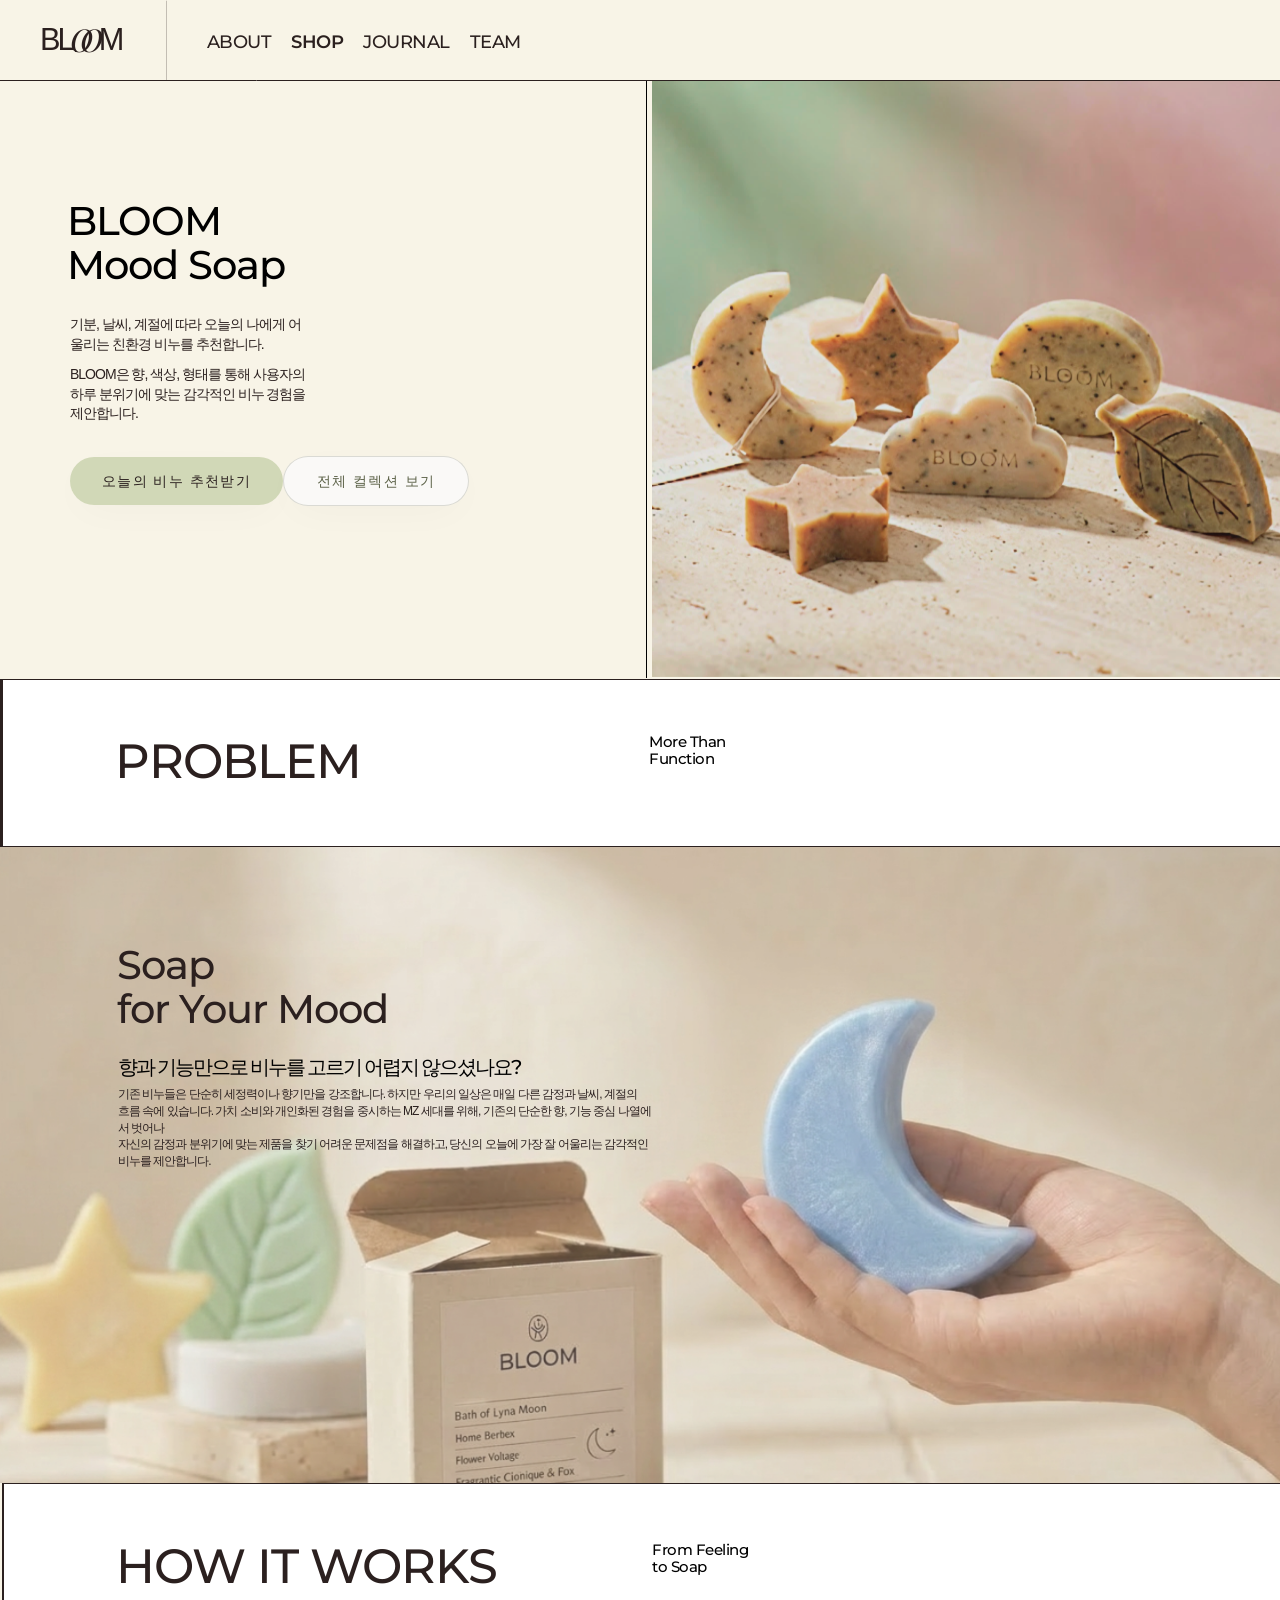
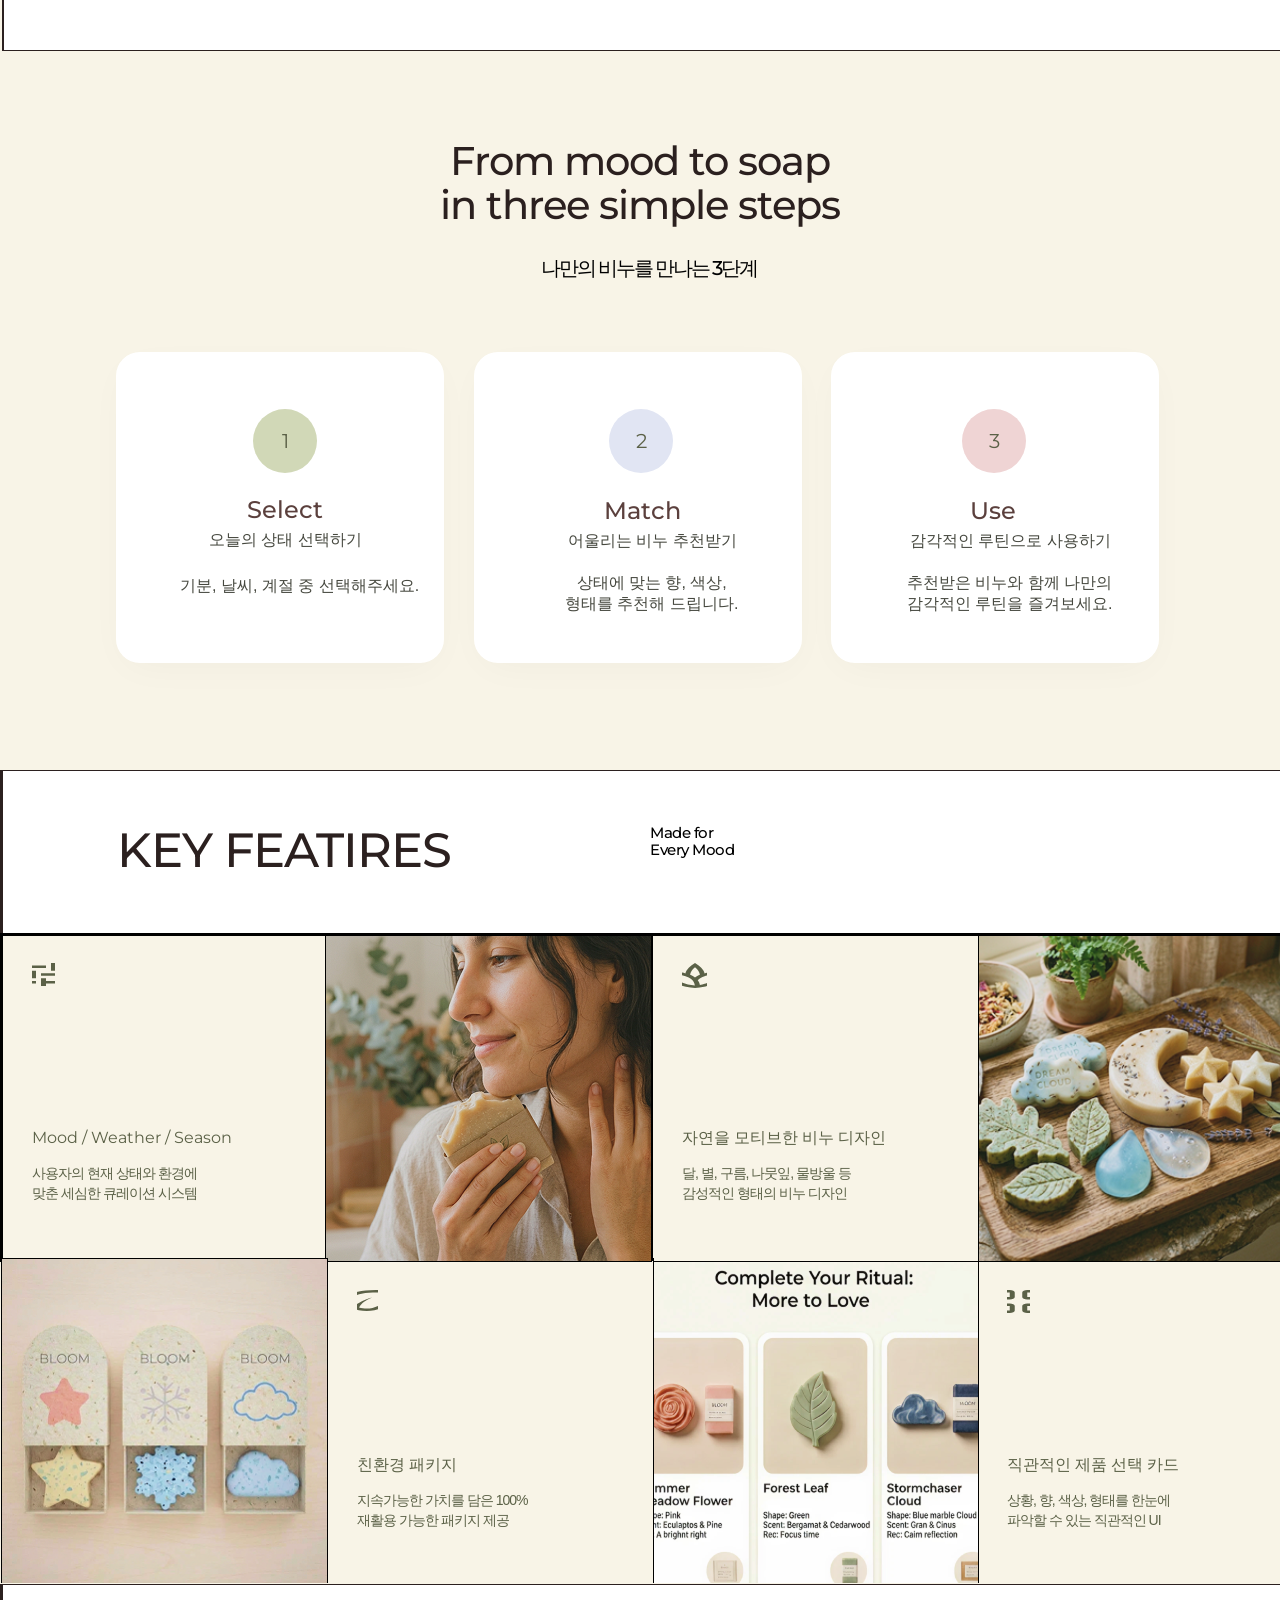
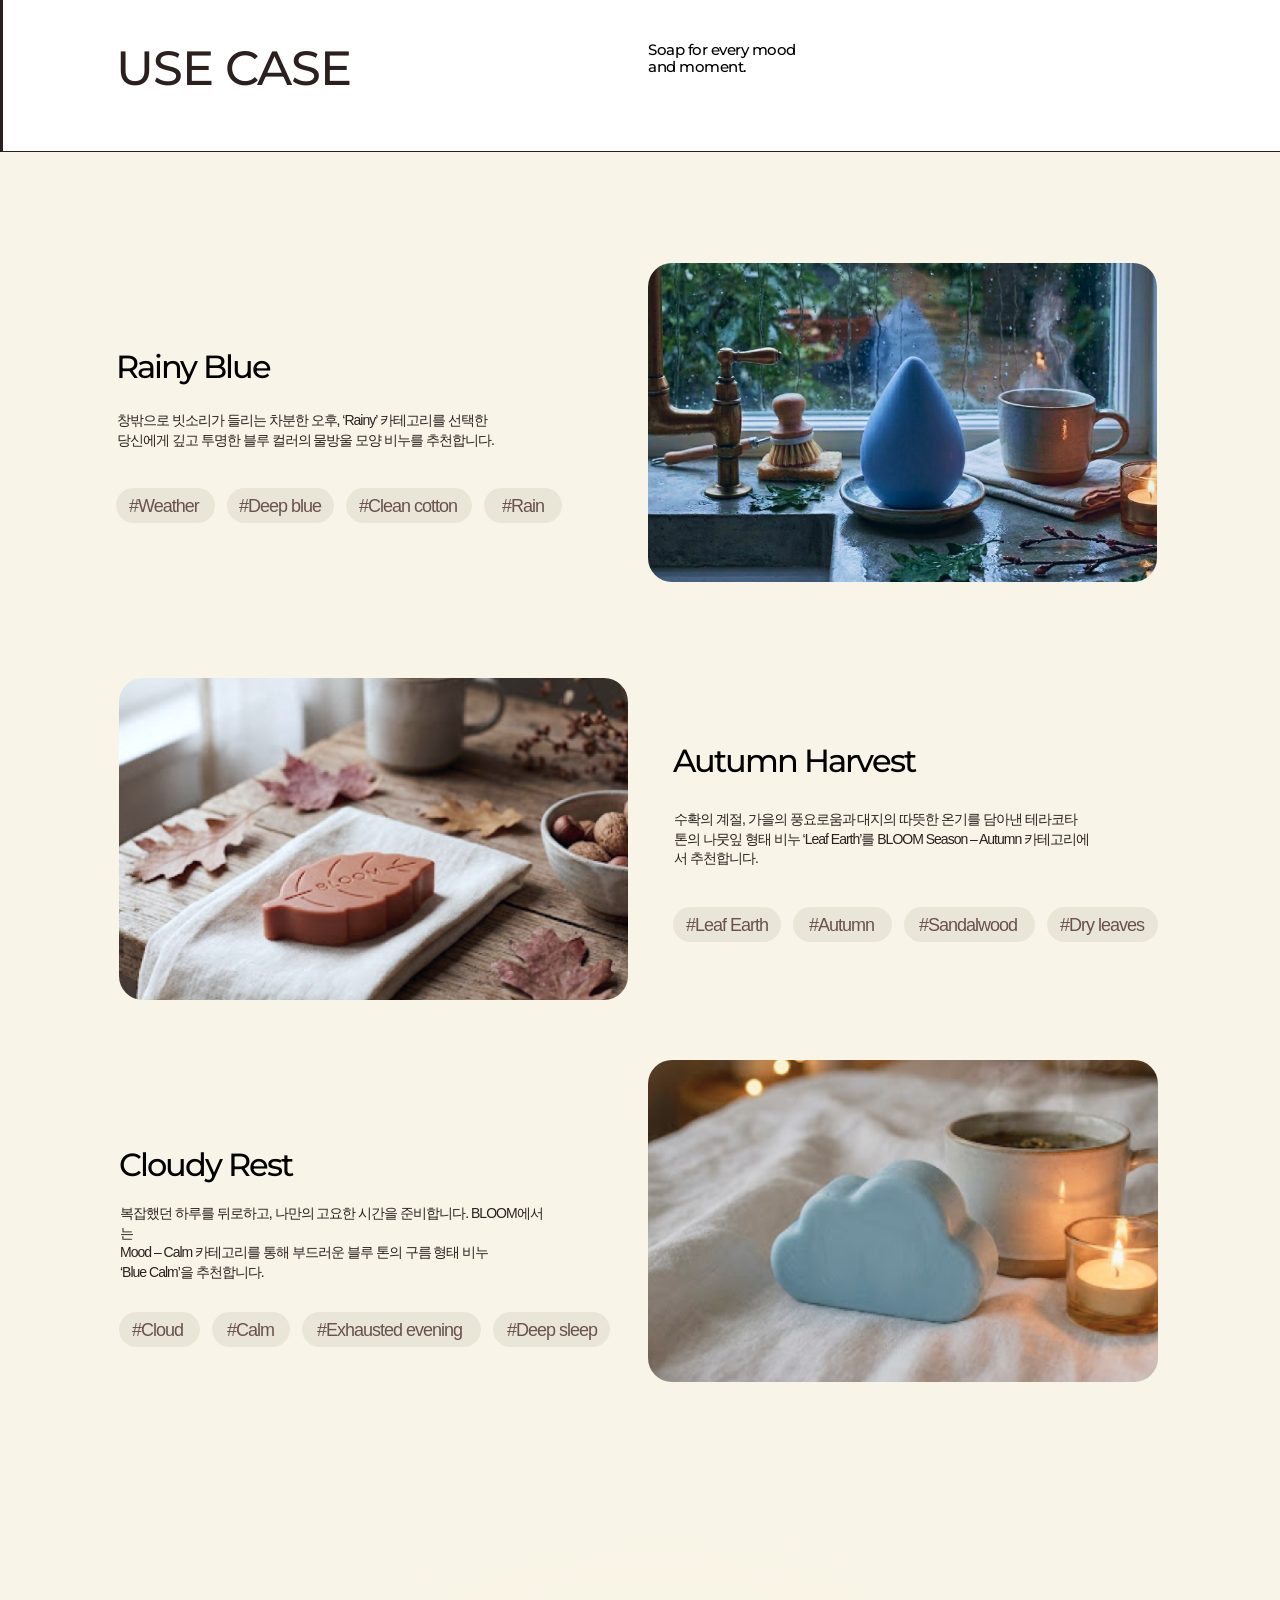
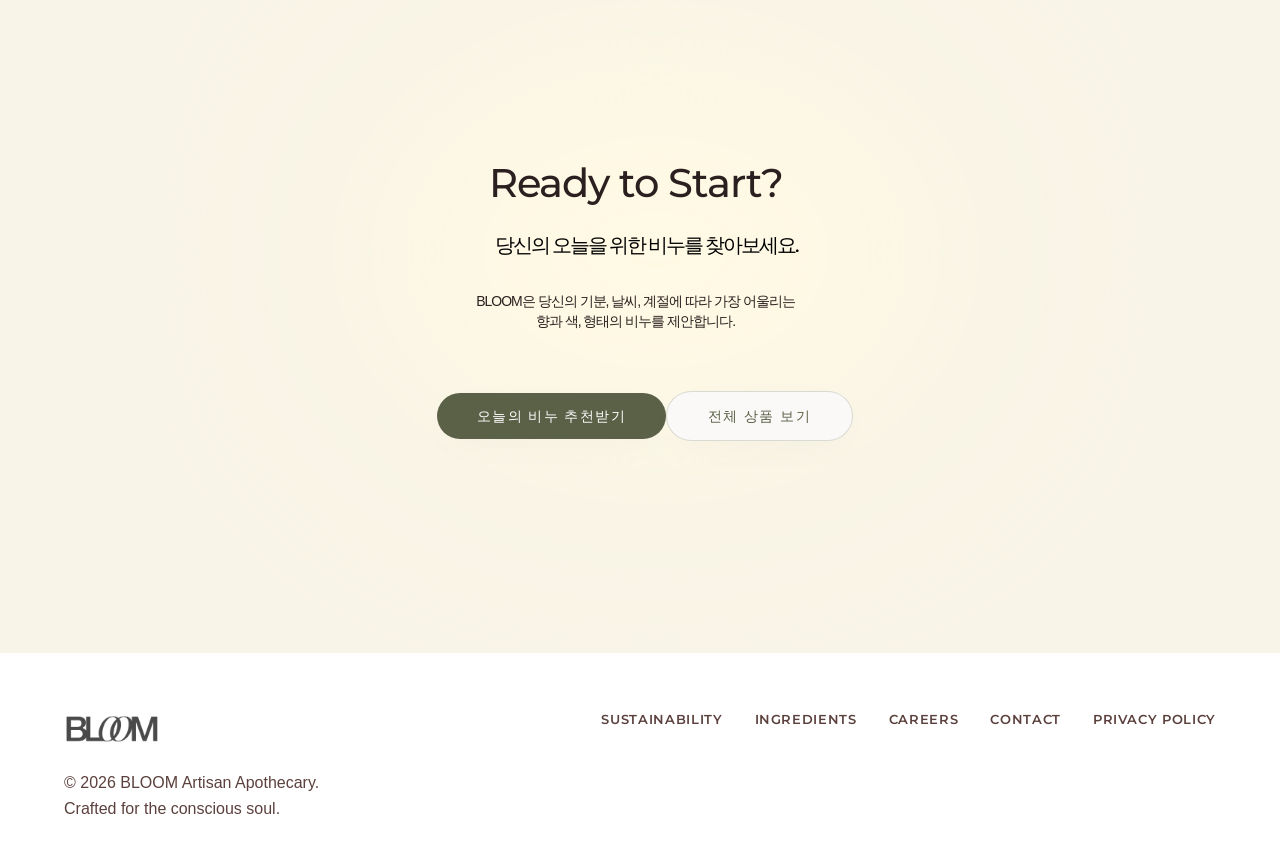
==== commit cc132d0e: "change shop.html main img left" ====
--- a/shop.html
+++ b/shop.html
@@ -72,7 +72,7 @@
     </div>
 
       <div class="left-0" style="position: absolute; height: 46.71875vw; overflow: clip; top: 6.25vw; width: 100.0vw;" data-node-id="124:605" data-name="1">
-        <div class="top-0 reveal reveal-scale img-zoom-wrap reveal reveal-scale img-zoom-wrap" style="position: absolute; height: 46.71875vw; left: 50.78125vw; width: 49.21875vw;"  data-node-id="125:629" data-name="BLOOM Mood Soap Collection">
+        <div class="top-0 reveal reveal-scale img-zoom-wrap reveal reveal-scale img-zoom-wrap" style="position: absolute; height: 46.71875vw; left: 50.9vw; width: 49.21875vw;"  data-node-id="125:629" data-name="BLOOM Mood Soap Collection">
           <img alt="" class="" style="position: absolute; top: 0; right: 0; bottom: 0; left: 0; max-width: none; object-position: bottom; pointer-events: none; width: 100%; height: 100%;" src="assets/2e177b580797db9822e70c5a8231b9b4d5d96bc9.png">
         </div>
         <div class="contents" style="display: contents;" data-node-id="124:487">
